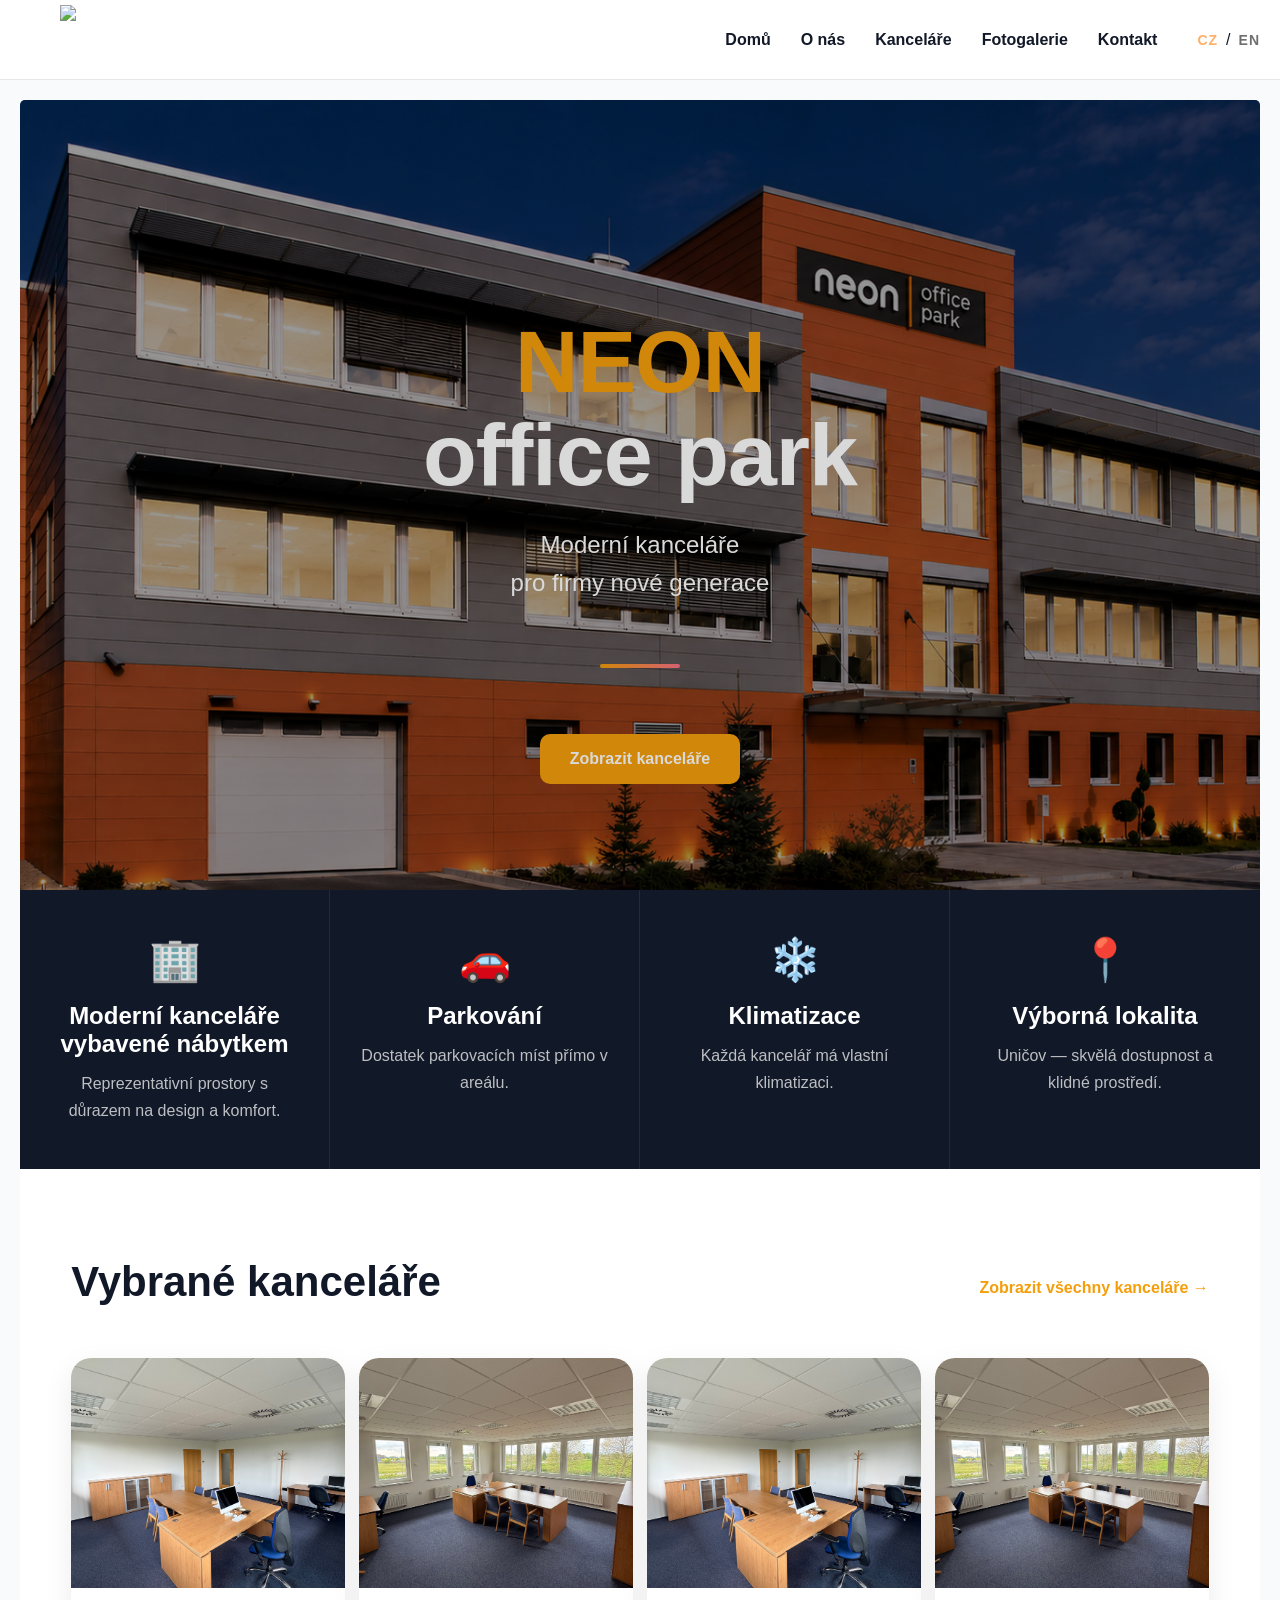
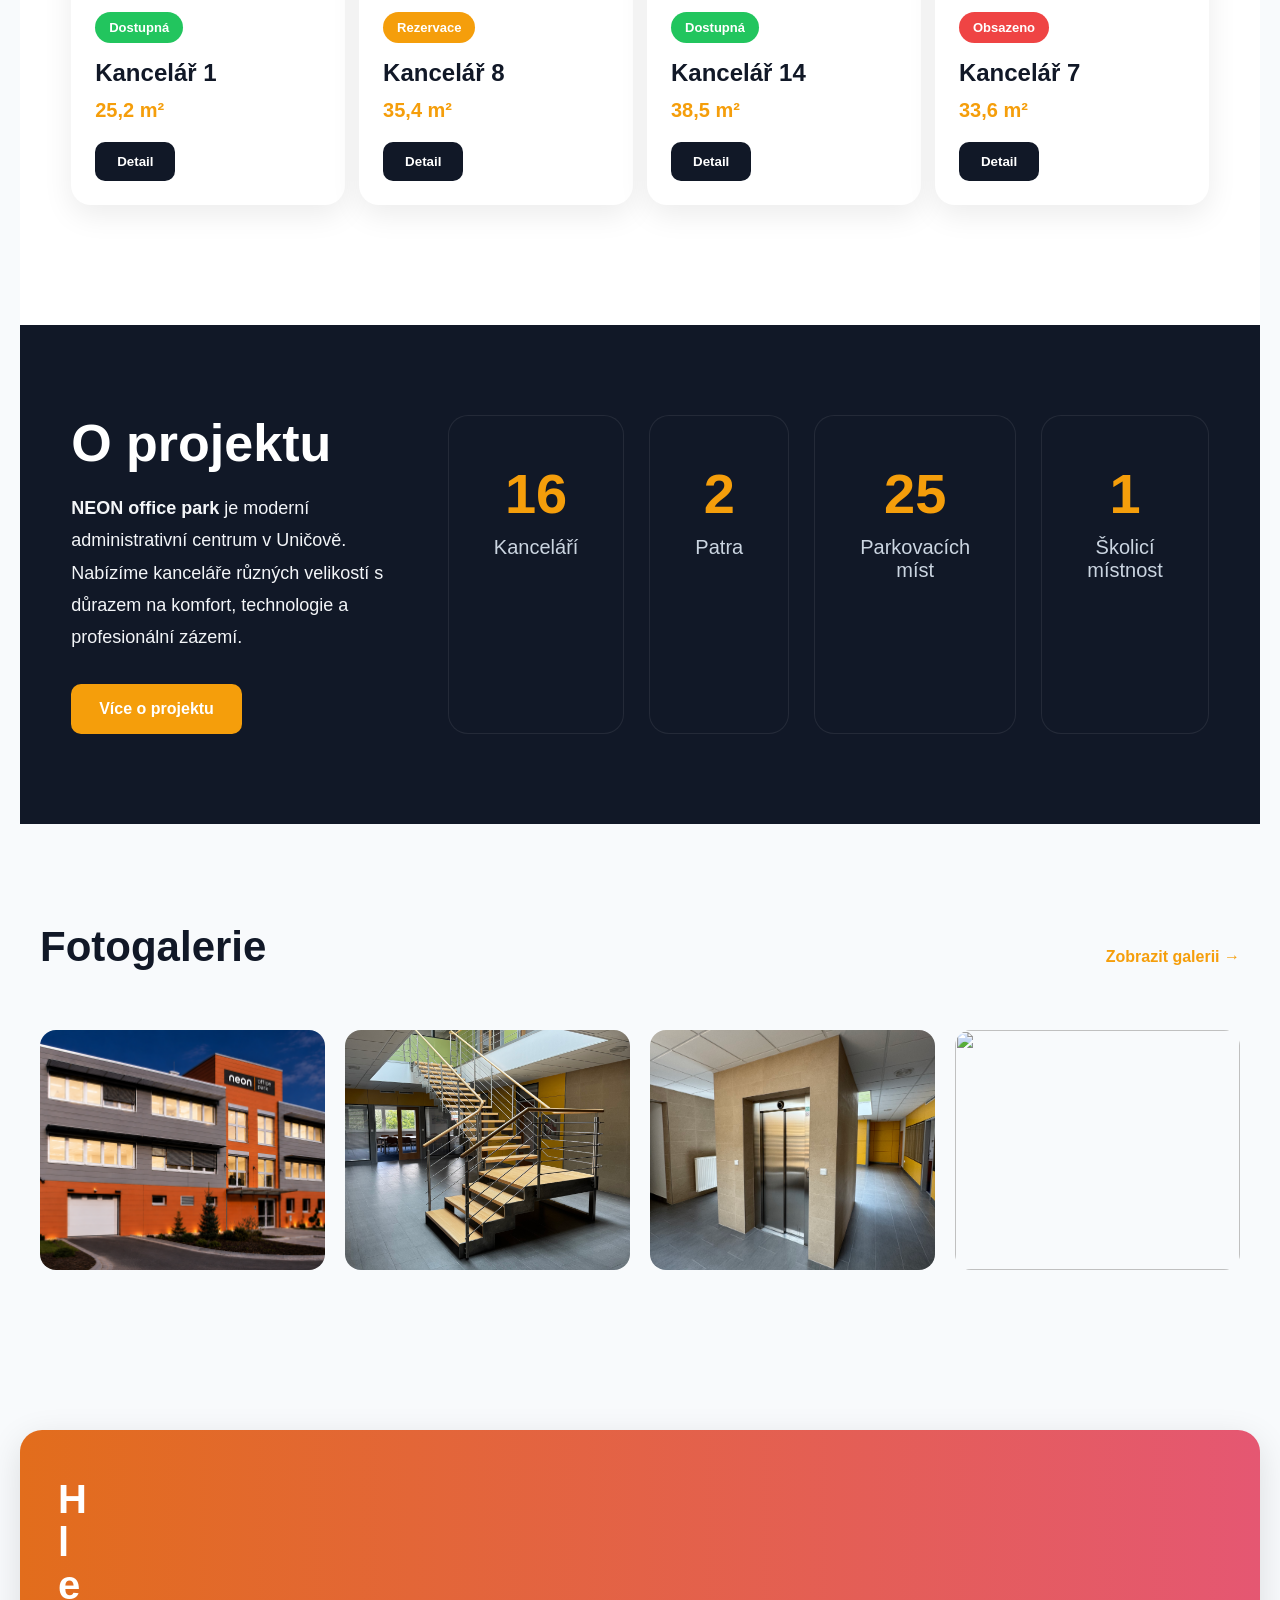
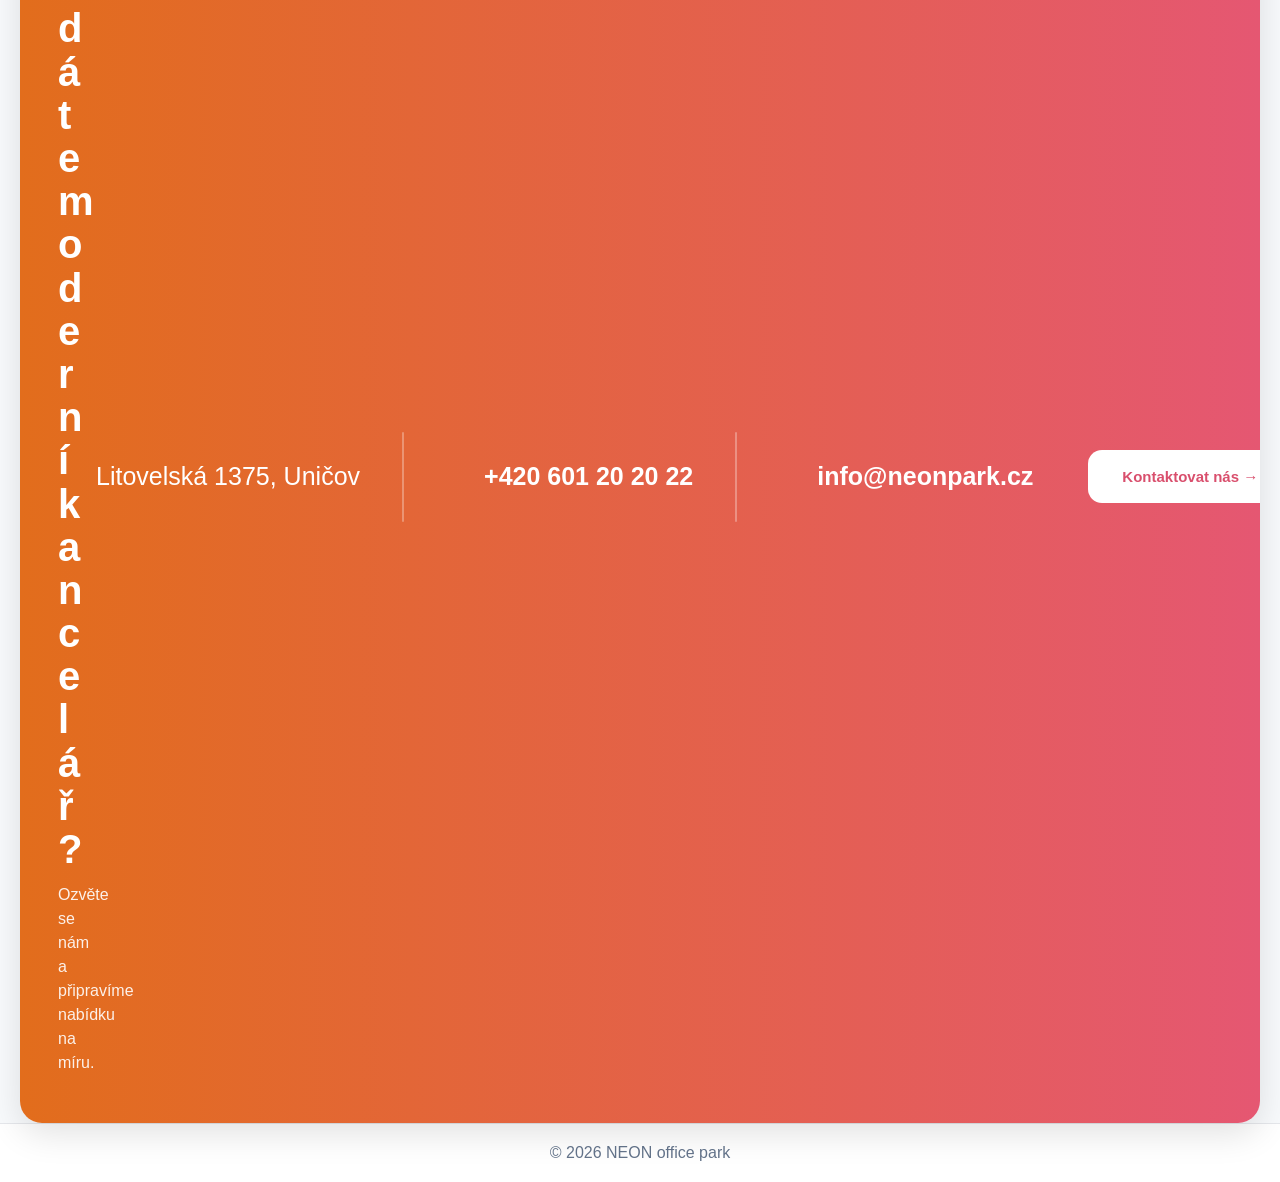
==== index.html @ d31910c9 "Add files via upload" ====
<!DOCTYPE html>
<html lang="cs">
<head>
<meta charset="UTF-8">
<meta name="viewport" content="width=device-width, initial-scale=1.0">
<title>NEON office park</title>

<link rel="stylesheet" href="https://use.fontawesome.com/releases/v6.5.1/css/all.css">

<link rel="stylesheet" href="style1.css">

</head>

<body>
<div class="bg-overlay"></div>
<header>
<nav>

<div class="logo" onclick="showPage('home')">
<a href="#">
<img src="logo.png" class="logo">
</a>
</div>

<ul>
<li><a href="#" onclick="showPage('home'); return false;"><strong>Domů</strong></a></li>
<li><a href="#" onclick="showPage('about'); return false;"><strong>O nás</strong></a></li>
<li><a href="#" onclick="showPage('offices'); return false;"><strong>Kanceláře</strong></a></li>
<li><a href="#" onclick="showPage('gallery'); return false;"><strong>Fotogalerie</strong></a></li>
<li><a href="#" onclick="showPage('contact'); return false;"><strong>Kontakt</strong></a></li>
<li class="lang-item">
  <a href="index11.html" class="lang-link active-lang">CZ</a>
  <span>/</span>
  <a href="en.html" class="lang-link">EN</a>
</li>

</ul>


</nav>
</header>


<!-- HOME -->


<div id="home" class="page active">

<section class="modern-home">

<!-- HERO -->

<div class="hero-section">

<div class="hero-overlay"></div>

<div class="hero-inner">

<div class="hero-left">

<h1>
<span>NEON</span><br>
office park
</h1>

<p>
Moderní kanceláře<br>
pro firmy nové generace
</p>

<div class="orange-line"></div>

      <a href="#" onclick="showPage('offices'); return false;" class="hero-btn">
        Zobrazit kanceláře
      </a>
</div>

</div>

</div>
<div class="after-hero">
<!-- FEATURE BAR -->

<div class="feature-bar">

<div class="feature-box">
<div class="feature-icon">🏢</div>
<h3>Moderní kanceláře vybavené nábytkem</h3>
<p>Reprezentativní prostory s důrazem na design a komfort.</p>
</div>

<div class="feature-box">
<div class="feature-icon">🚗</div>
<h3>Parkování</h3>
<p>Dostatek parkovacích míst přímo v areálu.</p>
</div>

<div class="feature-box">
<div class="feature-icon">❄️</div>
<h3>Klimatizace</h3>
<p>Každá kancelář má vlastní klimatizaci.</p>
</div>

<div class="feature-box">
<div class="feature-icon">📍</div>
<h3>Výborná lokalita</h3>
<p>Uničov — skvělá dostupnost a klidné prostředí.</p>
</div>

</div>

<!-- VYBRANÉ KANCELÁŘE -->

<section class="home-offices">

<div class="section-top">

<h2>Vybrané kanceláře</h2>

<a href="#"
onclick="showPage('offices'); return false;">
Zobrazit všechny kanceláře →
</a>

</div>

<div class="office-grid">

<div class="office-card">

<img src="kancelar7.1.jpeg">

<div class="office-info">

<div class="office-badge available-badge">
Dostupná
</div>

<h3>Kancelář 1</h3>

<p>25,2 m²</p>

<button onclick="showDetail(7)">
Detail
</button>

</div>

</div>

<div class="office-card">

<img src="kancelar7.2.jpeg">

<div class="office-info">

<div class="office-badge reserved-badge">
Rezervace
</div>

<h3>Kancelář 8</h3>

<p>35,4 m²</p>

<button onclick="showDetail(2)">
Detail
</button>

</div>

</div>

<div class="office-card">

<img src="kancelar7.1.jpeg">

<div class="office-info">

<div class="office-badge available-badge">
Dostupná
</div>

<h3>Kancelář 14</h3>

<p>38,5 m²</p>

<button onclick="showDetail(10)">
Detail
</button>

</div>

</div>

<div class="office-card">

<img src="kancelar7.2.jpeg">

<div class="office-info">

<div class="office-badge leased-badge">
Obsazeno
</div>

<h3>Kancelář 7</h3>

<p>33,6 m²</p>

<button onclick="showDetail(3)">
Detail
</button>

</div>

</div>

</div>

</section>

<!-- O PROJEKTU -->

<section class="project-section">

<div class="project-left">

<h2>O projektu</h2>

<p>
<strong>NEON office park</strong> je moderní administrativní centrum
v Uničově. Nabízíme kanceláře různých velikostí
s důrazem na komfort, technologie a profesionální zázemí.
</p>

<a href="#"
onclick="showPage('about'); return false;"
class="project-btn">

Více o projektu

</a>

</div>

<div class="stats-grid">

  <div class="stat-box">
    <i class="fa-solid fa-building stat-icon"></i>
    <h3>16</h3>
    <span>Kanceláří</span>
  </div>

  <div class="stat-box">
    <i class="fa-solid fa-layer-group stat-icon"></i>
    <h3>2</h3>
    <span>Patra</span>
  </div>

  <div class="stat-box">
    <i class="fa-solid fa-square-parking stat-icon"></i>
    <h3>25</h3>
    <span>Parkovacích míst</span>
  </div>

  <div class="stat-box">
    <i class="fa-solid fa-chalkboard-user stat-icon"></i>
    <h3>1</h3>
    <span>Školicí místnost</span>
  </div>

</div>

</section>

<!-- FOTKY -->

<section class="home-gallery">

    <div class="section-top">

        <h2 class="section-title">
            Fotogalerie
        </h2>

        <a href="#"
        onclick="showPage('gallery'); return false;">
            Zobrazit galerii →
        </a>

    </div>

    <div class="gallery-home-grid">

        <img src="budova.png">

        <img src="schody.jpeg">

        <img src="vytah.jpeg">

        <img src="kuchynka.jpeg">

    </div>

</section>

<!-- CTA -->

 <section class="premium-cta">

  <div class="cta-content">

    <div class="cta-left">

      <h2>Hledáte moderní kancelář?</h2>

      <p>
        Ozvěte se nám a připravíme nabídku na míru.
      </p>

    </div>

    <div class="cta-divider"></div>

    <div class="cta-contact">

      <div class="contact-item">
        <i class="fa-solid fa-location-dot"></i>
        <span>Litovelská 1375, Uničov</span>
      </div>

      <div class="contact-divider"></div>

      <div class="contact-item">
         <i class="fa-solid fa-phone"></i>

        <a href="tel:+420601202022">
          +420 601 20 20 22
        </a>
      </div>

      <div class="contact-divider"></div>

      <div class="contact-item">
         <i class="fa-solid fa-envelope"></i>

        <a href="mailto:info@neonpark.cz">
          info@neonpark.cz
        </a>
      </div>

    </div>

    <a href="#"
    onclick="showPage('contact'); return false;"
    class="cta-btn">

      Kontaktovat nás →

    </a>

  </div>

</section>

</div>

</section>

</div>

<!-- O nás -->
<div id="about" class="page">

<section class="about-page">

  <!-- HERO -->
  <div class="about-hero">

    <div class="hero-overlay"></div>

    <div class="hero-inner">

    <div class="hero-content">

      <span class="mini-label">NEON office park</span>

      <h1>O NÁS</h1>

      <p>
        Moderní kanceláře pro firmy,
        které chtějí víc.
      </p>

      <div class="hero-line"></div>

      <a href="#" onclick="showPage('offices'); return false;" class="hero-btn">
        Prohlédněte si kanceláře
      </a>

    </div>
    </div>
  </div>

  <!-- FEATURE STRIP -->
  <section class="feature-strip">
    <div class="feature-box">
      <div class="feature-icon">🏢</div>
      <h3>Moderní prostory</h3>
      <p>Prémiové kanceláře pro efektivní práci.</p>
    </div>

    <div class="feature-box">
      <div class="feature-icon">📍</div>
      <h3>Skvělá lokalita</h3>
      <p>Centrum města s perfektní dostupností.</p>
    </div>

    <div class="feature-box">
      <div class="feature-icon">⚡</div>
      <h3>Rychlý internet</h3>
      <p>Stabilní vysokorychlostní připojení.</p>
    </div>

    <div class="feature-box">
      <div class="feature-icon">🚗</div>
      <h3>Parkování</h3>
      <p>Dostatek parkovacích míst přímo u budovy.</p>
    </div>
  </section>

  <!-- ABOUT -->
  <section class="about-section">

    <div class="about-grid">

      <div class="about-image">
        <img src="budova.png">
      </div>

      <div class="about-text">

        <span class="section-mini">O PROJEKTU</span>

        <h2>
          Vytváříme pracovní prostředí,
          které inspiruje k úspěchu.
        </h2>

        <div class="orange-line"></div>

        <p>
          Nabízíme moderní kancelářské
          prostory navržené pro firmy,
          které chtějí reprezentativní
          a efektivní pracovní prostředí.
        </p>

        <ul class="about-list">
          <li>Moderní architektura</li>
          <li>Flexibilní dispozice</li>
          <li>Prémiová lokalita</li>
          <li>Zázemí pro produktivitu</li>
        </ul>

        
      </div>

    </div>

  </section>



  <!-- STATS -->
  <section class="stats-section">
    <div class="stats-grid">
      <div class="stat-box">
        <h3>700+ m² </h3>
        <p>Kancelářských prostor</p>
      </div>

      <div class="stat-box">
        <h3>24/7</h3>
        <p>Přístup do budovy</p>
      </div>

      <div class="stat-box">
        <h3>20+</h3>
        <p>Parkovací míst</p>
      </div>

      <div class="stat-box">
        <h3>5 min</h3>
        <p>Od centra</p>
      </div>
    </div>
  </section>

  <!-- CTA (OPRAVENO!) -->
   <section class="premium-cta">

  <div class="cta-content">

    <div class="cta-left">

      <h2>Vytváříme prostředí pro moderní firmy</h2>

      <p>
        Kanceláře s důrazem na komfort a profesionální zázemí
      </p>

    </div>

    <div class="cta-divider"></div>

    <div class="cta-contact">

      <div class="contact-item">
        <i class="fa-solid fa-location-dot"></i>
        <span>Litovelská 1375, Uničov</span>
      </div>

      <div class="contact-divider"></div>

      <div class="contact-item">
         <i class="fa-solid fa-phone"></i>

        <a href="tel:+420601202022">
          +420 601 20 20 22
        </a>
      </div>

      <div class="contact-divider"></div>

      <div class="contact-item">
         <i class="fa-solid fa-envelope"></i>

        <a href="mailto:info@neon.cz">
          info@neonpark.cz
        </a>
      </div>

    </div>

    <a href="#"
    onclick="showPage('contact'); return false;"
    class="cta-btn">

      Kontaktovat nás →

    </a>

  </div>

</section>

</section>
</div>

<!-- KANCELÁŘE SECTION -->
<!-- KANCELÁŘE -->
<div id="offices" class="page">

<section class="offices-page">

 <!-- HERO -->
<!-- HERO -->
<!-- OFFICE HERO -->
<section class="nx-office-hero">

  <div class="nx-office-overlay"></div>

  <div class="nx-office-container">

    <div class="nx-office-content">

      <span class="nx-office-mini-label">
       NEON office park
      </span>

      <h1 class="nx-office-title">
        Moderní kanceláře<br>
        v klidné lokalitě
      </h1>

      <p class="nx-office-text">
        Flexibilní kancelářské prostory pro malé i větší firmy
        s výbornou dostupností a parkováním.
      </p>

<div class="nx-office-orange-line"></div>

     <button class="nx-office-button" onclick="openNxModal()">
  Nezávazná poptávka
</button>

    </div>

  </div>

</section>

<!-- INFO CARDS -->
<section class="nx-office-info">

  <div class="nx-office-card">
    <h3>Flexibilní kanceláře</h3>
    <p>Pro malé týmy i stabilní firmy </p>
  </div>

  <div class="nx-office-card">
    <h3>Zařízené prostory</h3>
    <p>Možnost využití kanceláří včetně vybavení</p>
  </div>

  <div class="nx-office-card">
    <h3>Klimatizace</h3>
    <p>Komfortní pracovní prostředí po celý rok</p>
  </div>

  <div class="nx-office-card">
    <h3>Prosvětlené interiéry</h3>
    <p>Příjemné pracovní prostředí s přirozeným světlem</p>
  </div>

</section>


<div class="nx-office-table-head">
  <span>Aktuální nabídka</span>
  <h2>Dostupnost kanceláří</h2>
</div>
<!-- MODAL -->

  <!-- TABLE SECTION -->
  <section class="offices-content">


    <!-- RIGHT -->
    <div class="table-wrapper">

      <table class="availability-table">

        <thead>
          <tr>
            <th>KANCELÁŘ Č.</th>
            <th>VÝMĚRA</th>
            <th>ORIENTACE</th>
            <th>DOSTUPNOST</th>
            <th>POZNÁMKA</th>
            <th></th>
          </tr>
        </thead>

        <tbody>

          <!-- 1 PATRO -->
          <tr class="floor-row">
            <td colspan="6">1. PATRO</td>
          </tr>

          <tr>
            <td>1</td>
            <td>25,2 m²</td>
            <td>JZ</td>

            <td>
              <span class="status available">
                Ihned
              </span>
            </td>

            <td>-</td>

            <td>
              <button onclick="showDetail(1)" class="detail-button">
                Detail
              </button>
            </td>
          </tr>

          <tr>
            <td>2</td>
            <td>43 m²</td>
            <td>Z</td>

            <td>
              <span class="status reserved">
                Rezervace
              </span>
            </td>

            <td>-</td>

            <td>
              <button onclick="showDetail(2)" class="detail-button">
                Detail
              </button>
            </td>
          </tr>

          <tr>
            <td>3</td>
            <td>74,5 m²</td>
            <td>S</td>

            <td>
              <span class="status leased">
                Obsazeno
              </span>
            </td>

            <td>-</td>

            <td>
              <button onclick="showDetail(3)" class="detail-button">
                Detail
              </button>
            </td>
          </tr>

          <tr>
            <td>4</td>
            <td>21 m²</td>
            <td>V</td>

            <td>
              <span class="status available">
                Ihned
              </span>
            </td>

            <td>-</td>

            <td>
              <button onclick="showDetail(4)" class="detail-button">
                Detail
              </button>
            </td>
          </tr>

          <tr>
            <td>5</td>
            <td>78 m²</td>
            <td>-</td>

            <td>
              <span class="status reserved">
                Rezervace
              </span>
            </td>

            <td>Tato kancelář je sdílený protor s kanceláří č.6, v případě zájmu lze rozdělit</td>

            <td>
              <button onclick="showDetail(5)" class="detail-button">
                Detail
              </button>
            </td>
          </tr>

          <tr>
            <td>6</td>
            <td>22 m²</td>
            <td>-</td>

            <td>
              <span class="status leased">
                Obsazeno
              </span>
            </td>

            <td>Tato kancelář je sdílený protor s kanceláří č.5, v případě zájmu lze rozdělit</td>

            <td>
              <button onclick="showDetail(6)" class="detail-button">
                Detail
              </button>
            </td>
          </tr>

          <tr>
            <td>7</td>
            <td>33,6 m²</td>
            <td>-</td>

            <td>
              <span class="status available">
                Ihned
              </span>
            </td>

            <td>Tato kancelář je sdílený protor s kanceláří č.8, v případě zájmu lze rozdělit</td>

            <td>
              <button onclick="showDetail(7)" class="detail-button">
                Detail
              </button>
            </td>
          </tr>

          <tr>
            <td>8</td>
            <td>35,4 m²</td>
            <td>-</td>

            <td>
              <span class="status reserved">
                Rezervace
              </span>
            </td>

            <td>Tato kancelář je sdílený protor s kanceláří č.7, v případě zájmu lze rozdělit</td>

            <td>
              <button onclick="showDetail(8)" class="detail-button">
                Detail
              </button>
            </td>
          </tr>

          <tr>
            <td>9</td>
            <td>16,5 m²</td>
            <td>-</td>

            <td>
              <span class="status available">
                Ihned
              </span>
            </td>

            <td>-</td>

            <td>
              <button onclick="showDetail(9)" class="detail-button">
                Detail
              </button>
            </td>
          </tr>

          <!-- 2 PATRO -->
          <tr class="floor-row">
            <td colspan="6">2. PATRO</td>
          </tr>

          <tr>
            <td>10</td>
            <td>19,4 m²</td>
            <td>-</td>

            <td>
              <span class="status available">
                Ihned
              </span>
            </td>

            <td>Tato kancelář je sdílený protor s kanceláří č.11, v případě zájmu lze rozdělit</td>

            <td>
              <button onclick="showDetail(10)" class="detail-button"> 
                Detail
              </button>
            </td>
          </tr>

          <tr>
            <td>11</td>
            <td>92,6 m²</td>
            <td>-</td>

            <td>
              <span class="status reserved">
                Rezervace
              </span>
            </td>

            <td>Tato kancelář je sdílený protor s kanceláří č.10, v případě zájmu lze rozdělit</td>

            <td>
              <button onclick="showDetail(11)" class="detail-button">
                Detail
              </button>
            </td>
          </tr>

          <tr>
            <td>12</td>
            <td>31,9 m²</td>
            <td>-</td>

            <td>
              <span class="status leased">
                Obsazeno
              </span>
            </td>

            <td>-</td>

            <td>
              <button onclick="showDetail(12)" class="detail-button">
                Detail
              </button>
            </td>
          </tr>

          <tr>
            <td>13</td>
            <td>70,1 m²</td>
            <td>-</td>

            <td>
              <span class="status available">
                Ihned
              </span>
            </td>

            <td>-</td>

            <td>
              <button onclick="showDetail(13)" class="detail-button">
                Detail
              </button>
            </td>
          </tr>

          <tr>
            <td>14</td>
            <td>38,5 m²</td>
            <td>-</td>

            <td>
              <span class="status reserved">
                Rezervace
              </span>
            </td>

            <td>-</td>

            <td>
              <button onclick="showDetail(14)" class="detail-button">
                Detail
              </button>
            </td>
          </tr>

          <tr>
            <td>15</td>
            <td>70,1 m²</td>
            <td>-</td>

            <td>
              <span class="status leased">
                Obsazeno
              </span>
            </td>

            <td>-</td>

            <td>
              <button onclick="showDetail(15)" class="detail-button">
                Detail
              </button>
            </td>
          </tr>

          <tr>
            <td>16</td>
            <td>16,5 m²</td>
            <td>-</td>

            <td>
              <span class="status available">
                Ihned
              </span>
            </td>

            <td>-</td>

            <td>
              <button onclick="showDetail(16)" class="detail-button">
                Detail
              </button>
            </td>
          </tr>

        </tbody>

      </table>

    </div>

  </section>
  <section class="premium-cta">

  <div class="cta-content">

    <div class="cta-left">

      <h2>Máte zájem o konkrétní kancelář?</h2>

      <p>
        Zjistěte aktuální dostupnost a podmínky pronájmu
      </p>

    </div>

    <div class="cta-divider"></div>

    <div class="cta-contact">

      <div class="contact-item">
        <i class="fa-solid fa-location-dot"></i>
        <span>Litovelská 1375, Uničov</span>
      </div>

      <div class="contact-divider"></div>

      <div class="contact-item">
         <i class="fa-solid fa-phone"></i>

        <a href="tel:+420601202022">
          +420 601 20 20 22
        </a>
      </div>

      <div class="contact-divider"></div>

      <div class="contact-item">
         <i class="fa-solid fa-envelope"></i>

        <a href="mailto:info@neon.cz">
          info@neonpark.cz
        </a>
      </div>

    </div>

    <a href="#"
    onclick="showPage('contact'); return false;"
    class="cta-btn">

      Kontaktovat nás →

    </a>

  </div>

</section>
</section>
</div>

  <!-- CTA -->
  
<div id="gallery" class="page">
    <div class="gallery-bg">
<section class="gallery-hero">
  <div class="gallery-hero-content">
    <div class="gallery-hero-overlay"></div>
    <span class="gallery-mini-label">
      NEON office park
    </span>

    <h1>
      FOTOGALERIE
    </h1>

    <p>
      Moderní kancelářské prostory,
      reprezentativní zázemí
      a profesionální prostředí.
    </p>

  </div>


</section>

<!-- GALLERY -->
<section class="gallery-grid">

  <!-- LARGE -->
  <a href="schody.jpeg" class="gallery-item large">
    <img src="schody.jpeg" alt="">
  </a>

  <a href="kancelar7.1.jpeg" class="gallery-item large">
    <img src="kancelar7.1.jpeg" alt="">
  </a>

  <!-- SMALL -->
  <a href="kancelar1.jpeg" class="gallery-item">
    <img src="kancelar1.jpeg" alt="">
  </a>

  <a href="kuchyňka.jpeg" class="gallery-item">
    <img src="kuchynka.jpeg" alt="">
  </a>

  <a href="výtah.jpeg" class="gallery-item">
    <img src="vytah.jpeg" alt="">
  </a>

  <!-- WIDE -->
  <a href="budova.png" class="gallery-item wide">
    <img src="budova.png" alt="">
  </a>

  <a href="kancelář2.jpeg" class="gallery-item wide">
    <img src="kancelar2.jpeg" alt="">
  </a>

</section>


 <!-- CTA (OPRAVENO!) -->
   <section class="premium-cta">

  <div class="cta-content">

    <div class="cta-left">

      <h2>Líbí se vám naše prostory?</h2>

      <p>
        Domluvte si osobní prohlídku kanceláří
      </p>

    </div>

    <div class="cta-divider"></div>

    <div class="cta-contact">

      <div class="contact-item">
        <i class="fa-solid fa-location-dot"></i>
        <span>Litovelská 1375, Uničov</span>
      </div>

      <div class="contact-divider"></div>

      <div class="contact-item">
         <i class="fa-solid fa-phone"></i>

        <a href="tel:+420601202022">
          +420 601 20 20 22
        </a>
      </div>

      <div class="contact-divider"></div>

      <div class="contact-item">
         <i class="fa-solid fa-envelope"></i>

        <a href="mailto:info@neon.cz">
          info@neonpark.cz
        </a>
      </div>

    </div>

    <a href="#"
    onclick="showPage('contact'); return false;"
    class="cta-btn">

      Kontaktovat nás →

    </a>

  </div>

</section>
</div>
</div>






<!-- KONTAKT -->

<div id="contact" class="page">

  <div class="contact-bg">

    <!-- HERO -->
    <section class="contact-hero">

      <div class="contact-hero-content">

        <span class="contact-mini-label">
          NEON office park
        </span>

        <h1>Kontakt</h1>

        <p>
          Jsme připraveni vám pomoci s výběrem
          moderních kancelářských prostor.
        </p>

      </div>

    </section>


    <!-- CONTACT CARD -->
    <section class="contact-section">

      <div class="contact-card">

        <div class="contact-info">

          <div class="contact-box address">
            <span>Adresa</span>
            <p>Litovelská 1375, Uničov 783 91</p>
          </div>

          <div class="contact-box">
            <span>Email</span>
            <a href="mailto:info@neon.cz">
              info@neonpark.cz
            </a>
          </div>

          <div class="contact-box">
            <span>Telefon</span>
            <a href="tel:+420601202022">
              +420 601 20 20 22
            </a>
          </div>

        </div>

        <div class="contact-map">

          <iframe style="border:none" src="https://mapy.com/s/degocazohe" width="500" height="333" frameborder="0"></iframe>
          

        </div>

      </div>

    </section>
     <!-- CTA (OPRAVENO!) -->
   <section class="premium-cta">

  <div class="cta-content">

    <div class="cta-left">

      <h2>Jsme vám k dispozici</h2>

      <p>
        Neváhejte nás kontaktovat telefonicky nebo e-mailem
      </p>

    </div>

    <div class="cta-divider"></div>

    <div class="cta-contact">

      <div class="contact-item">
        <i class="fa-solid fa-location-dot"></i>
        <span>Litovelská 1375, Uničov</span>
      </div>

      <div class="contact-divider"></div>

      <div class="contact-item">
         <i class="fa-solid fa-phone"></i>

        <a href="tel:+420601202022">
          +420 601 20 20 22
        </a>
      </div>

      <div class="contact-divider"></div>

      <div class="contact-item">
         <i class="fa-solid fa-envelope"></i>

        <a href="mailto:info@neon.cz">
          info@neonpark.cz
        </a>
      </div>

    </div>

    <a href="#"
    onclick="showPage('contact'); return false;"
    class="cta-btn">

      Kontaktovat nás →

    </a>

  </div>

</section>

  </div>






</section>

</div>


<footer>
© 2026 NEON office park
</footer>

    <div class="lightbox" id="lightbox">

  <button class="lightbox-close" onclick="closeLightbox()">
    &times;
  </button>

  <button class="lightbox-arrow left" onclick="changeGallery(-1)">
    ‹
  </button>

  <img id="lightbox-img" src="" alt="">

  <button class="lightbox-arrow right" onclick="changeGallery(1)">
    ›
  </button>

</div>


<div id="officeModal" class="office-modal">

  <div class="office-detail-box">

    <!-- zavřít -->
    <span class="close-btn" onclick="closeOffice()">
      &times;
    </span>

    <!-- CONTENT -->
    <div class="office-content">

      <h2 id="modalTitle"></h2>

      <!-- INFO BOXES -->
      <div class="office-grid">

        <div class="office-item">
          📐
          <span id="officeSize"></span>
        </div>


        <div class="office-item">
          💰
          <span id="officeRent"></span>
        </div>

        <div class="office-item">
          🧾
          <span id="officeServices"></span>
        </div>

        <div class="office-item">
          🔒
          <span id="officeDeposit"></span>
        </div>

      </div>

      <!-- VYBAVENÍ -->
      <div class="equipment-box">

        <h3>Vybavení</h3>

        <div id="officeEquipment"></div>

      </div>

      <!-- CELKEM -->
      <div class="office-total">
        💰 <span id="officeTotal"></span>
      </div>


      <!-- FOTO -->
    <img
      id="modalMainPhoto"
      class="office-photo"
    >

      <!-- CTA -->
      <button class="office-btn" onclick="openNxModal()">
  Mám zájem
</button>

    </div>

  </div>

</div>

<!-- FULLSCREEN -->

<div id="imageModal">

  <span class="image-close" onclick="closeImage()">
    &times;
  </span>

  <button class="nav-btn left" onclick="changeOfficeImage(-1)">
    ❮
  </button>

  <img id="fullImage">

  <button class="nav-btn right" onclick="changeOfficeImage(1)">
    ❯
  </button>

</div>




      <script>

/* =========================
   PAGE SWITCH
========================= */

function showPage(id){

  document.querySelectorAll(".page").forEach(page => {
    page.classList.remove("active");
  });

  document.getElementById(id)
    .classList.add("active");

  setBackground(id);

  window.scrollTo(0,0);
}

/* =========================
   FOTOGALERIE
========================= */
/* =========================
   FOTOGALERIE
========================= */

let gallery = [];
let galleryIndex = 0;

document.addEventListener("DOMContentLoaded", () => {

  const galleryItems =
    document.querySelectorAll(".gallery-item");

  gallery = Array.from(
    document.querySelectorAll(".gallery-item img")
  );

  galleryItems.forEach((item, index) => {

    item.addEventListener("click", (e) => {

      e.preventDefault();

      galleryIndex = index;

      openLightbox();

    });

  });

});

/* OPEN */

function openLightbox(){

  const lightbox =
    document.getElementById("lightbox");

  const lightboxImg =
    document.getElementById("lightbox-img");

  lightbox.style.display = "flex";

  lightboxImg.src =
    gallery[galleryIndex].src;
}

/* CHANGE */

function changeGallery(step){

  galleryIndex += step;

  if(galleryIndex < 0){
    galleryIndex = gallery.length - 1;
  }

  if(galleryIndex >= gallery.length){
    galleryIndex = 0;
  }

  document.getElementById("lightbox-img").src =
    gallery[galleryIndex].src;
}

/* CLOSE */

function closeLightbox(){

  document.getElementById("lightbox").style.display =
    "none";
}

/* CLICK OUTSIDE */

document.getElementById("lightbox")
.addEventListener("click", (e) => {

  if(
    e.target.id === "lightbox"
  ){
    closeLightbox();
  }

});

/* KEYBOARD */

document.addEventListener("keydown", (e) => {

  const lightbox =
    document.getElementById("lightbox");

  if(lightbox.style.display !== "flex") return;

  if(e.key === "ArrowRight"){
    changeGallery(1);
  }

  if(e.key === "ArrowLeft"){
    changeGallery(-1);
  }

  if(e.key === "Escape"){
    closeLightbox();
  }

});

/* =========================
   KANCELÁŘE MODAL
========================= */

const offices = {

 
  1:{
    title:"Kancelář 1",

    size:"25,2 m²",

    rent:"7 056 Kč / měsíc",
    services:"1 764 Kč / měsíc",

    

    total:"8 820 Kč / měsíc",

    equipment:[
      "Kancelář vybavená nábytkem",
      "Prostor klimatizovaný",
      "Dostupný internet",
      "Parkování přímo v areálu",
      "Společná kuchyňka na patře",
      "Bezbariérový přístup",
      "Budova vybavena výtahem"
    ],

    photos:[
      "kancelar7.1.jpeg",
      "kancelar7.2.jpeg"
    ]
  },

  2:{
    title:"Kancelář 2",

    size:"43 m²",

    rent:"12 040 Kč / měsíc",
    services:"3 010 Kč / měsíc",

   

    total:"15 050 Kč / měsíc",

    equipment:[
      "Kancelář vybavená nábytkem",
      "Prostor klimatizovaný",
      "Dostupný internet",
      "Parkování přímo v areálu",
      "Společná kuchyňka na patře",
      "Bezbariérový přístup",
      "Budova vybavena výtahem"
    ],

    photos:[
      "kancelar7.1.jpeg",
      "kancelar7.2.jpeg"
    ]
  },

  3:{
    title:"Kancelář 3",

    size:"74,5 m²",
 

    rent:"20 860 Kč / měsíc",
    services:"5 215 Kč / měsíc",

    

    total:"26 075 Kč / měsíc",

    equipment:[
      "Kancelář vybavená nábytkem",
      "Prostor klimatizovaný",
      "Dostupný internet",
      "Parkování přímo v areálu",
      "Společná kuchyňka na patře",
      "Bezbariérový přístup",
      "Budova vybavena výtahem"
    ],

    photos:[
      "kancelar7.1.jpeg",
      "kancelar7.2.jpeg"
    ]
  },

  4:{
    title:"Kancelář 4",

    size:"21 m²",

    rent:"5 880 Kč / měsíc",
    services:"1 470 Kč / měsíc",

    

    total:"7 350 Kč / měsíc",

    equipment:[
      "Kancelář vybavená nábytkem",
      "Prostor klimatizovaný",
      "Dostupný internet",
      "Parkování přímo v areálu",
      "Společná kuchyňka na patře",
      "Bezbariérový přístup",
      "Budova vybavena výtahem"
    ],

    photos:[
      "kancelar7.1.jpeg",
      "kancelar7.2.jpeg"
    ]
  },

  5:{
    title:"Kancelář 5",

    size:"78 m²",

    rent:"21 840 Kč / měsíc",
    services:"5 640 Kč / měsíc",


    total:"27 300 Kč / měsíc",

    equipment:[
      "Kancelář vybavená nábytkem",
      "Prostor klimatizovaný",
      "Dostupný internet",
      "Parkování přímo v areálu",
      "Společná kuchyňka na patře",
      "Bezbariérový přístup",
      "Budova vybavena výtahem"
    ],

    photos:[
      "kancelar7.1.jpeg",
      "kancelar7.2.jpeg"
    ]
  },

  6:{
    title:"Kancelář 6",

    size:"22 m²",

    rent:"6 160 Kč / měsíc",
    services:"1 540 Kč / měsíc",

    

    total:"7 700 Kč / měsíc",

    equipment:[
      "Kancelář vybavená nábytkem",
      "Prostor klimatizovaný",
      "Dostupný internet",
      "Parkování přímo v areálu",
      "Společná kuchyňka na patře",
      "Bezbariérový přístup",
      "Budova vybavena výtahem"
    ],

    photos:[
      "kancelar7.1.jpeg",
      "kancelar7.2.jpeg"
    ]
  },

  7:{
    title:"Kancelář 7",

    size:"33,6 m²",

    rent:"9 408Kč / měsíc",
    services:"2 352 Kč / měsíc",

    

    total:"11 760 Kč / měsíc",

    equipment:[
      "Kancelář vybavená nábytkem",
      "Prostor klimatizovaný",
      "Dostupný internet",
      "Parkování přímo v areálu",
      "Společná kuchyňka na patře",
      "Bezbariérový přístup",
      "Budova vybavena výtahem"
    ],

    photos:[
      "kancelar7.1.jpeg",
      "kancelar7.2.jpeg"
    ]
  },

  8:{
    title:"Kancelář 8",

    size:"35,4 m²",

    rent:"9 912 Kč / měsíc",
    services:"2 478 Kč / měsíc",

    

    total:"12 390 Kč / měsíc",

    equipment:[
      "Kancelář vybavená nábytkem",
      "Prostor klimatizovaný",
      "Dostupný internet",
      "Parkování přímo v areálu",
      "Společná kuchyňka na patře",
      "Bezbariérový přístup",
      "Budova vybavena výtahem"
    ],

    photos:[
      "kancelar7.1.jpeg",
      "kancelar7.2.jpeg"
    ]
  },

  9:{
    title:"Kancelář 9",

    size:"16,5 m²",

    rent:"4 620 Kč / měsíc",
    services:"1 155 Kč / měsíc",

    

    total:"5 775 Kč / měsíc",

    equipment:[
      "Kancelář vybavená nábytkem",
      "Prostor klimatizovaný",
      "Dostupný internet",
      "Parkování přímo v areálu",
      "Společná kuchyňka na patře",
      "Bezbariérový přístup",
      "Budova vybavena výtahem"
    ],

    photos:[
      "kancelar7.1.jpeg",
      "kancelar7.2.jpeg"
    ]
  },

  10:{
    title:"Kancelář 10",

    size:"19,4 m²",

    rent:"5 432 Kč / měsíc",
    services:"1 358 Kč / měsíc",

    

    total:"6 790 Kč / měsíc",

    equipment:[
      "Kancelář vybavená nábytkem",
      "Prostor klimatizovaný",
      "Dostupný internet",
      "Parkování přímo v areálu",
      "Společná kuchyňka na patře",
      "Bezbariérový přístup",
      "Budova vybavena výtahem"
    ],

    photos:[
      "kancelar7.1.jpeg",
      "kancelar7.2.jpeg"
    ]
  },

  11:{
    title:"Kancelář 11",

    size:"92,6 m²",

    rent:"25 928 Kč / měsíc",
    services:"6 482 Kč / měsíc",

    

    total:"32 410 Kč / měsíc",

    equipment:[
      "Kancelář vybavená nábytkem",
      "Prostor klimatizovaný",
      "Dostupný internet",
      "Parkování přímo v areálu",
      "Společná kuchyňka na patře",
      "Bezbariérový přístup",
      "Budova vybavena výtahem"
    ],

    photos:[
      "kancelar7.1.jpeg",
      "kancelar7.2.jpeg"
    ]
  },

  12:{
    title:"Kancelář 12",

    size:"31,9 m²",

    rent:"8 932 Kč / měsíc",
    services:"2 233 Kč / měsíc",

    

    total:"11 165 Kč / měsíc",

    equipment:[
      "Kancelář vybavená nábytkem",
      "Prostor klimatizovaný",
      "Dostupný internet",
      "Parkování přímo v areálu",
      "Společná kuchyňka na patře",
      "Bezbariérový přístup",
      "Budova vybavena výtahem"
    ],

    photos:[
      "kancelar7.1.jpeg",
      "kancelar7.2.jpeg"
    ]
  },

  13:{
    title:"Kancelář 13",

    size:"70,1 m²",

    rent:"19 628 Kč / měsíc",
    services:"4 907 Kč / měsíc",

    

    total:"24 535 Kč / měsíc",

    equipment:[
      "Kancelář vybavená nábytkem",
      "Prostor klimatizovaný",
      "Dostupný internet",
      "Parkování přímo v areálu",
      "Společná kuchyňka na patře",
      "Bezbariérový přístup",
      "Budova vybavena výtahem"
    ],

    photos:[
      "kancelar7.1.jpeg",
      "kancelar7.2.jpeg"
    ]
  },

  14:{
    title:"Kancelář 14",

    size:"38,5 m²",

    rent:"10 780 Kč / měsíc",
    services:"2 695 Kč / měsíc",


    total:"13 475 Kč / měsíc",

    equipment:[
      "Kancelář vybavená nábytkem",
      "Prostor klimatizovaný",
      "Dostupný internet",
      "Parkování přímo v areálu",
      "Společná kuchyňka na patře",
      "Bezbariérový přístup",
      "Budova vybavena výtahem"
    ],

    photos:[
      "kancelar7.1.jpeg",
      "kancelar7.2.jpeg"
    ]
  },

  15:{
    title:"Kancelář 15",

    size:"70,1 m²",

    rent:"19 628 Kč / měsíc",
    services:"4 907 Kč / měsíc",

    

    total:"24 535 Kč / měsíc",

    equipment:[
      "Kancelář vybavená nábytkem",
      "Prostor klimatizovaný",
      "Dostupný internet",
      "Parkování přímo v areálu",
      "Společná kuchyňka na patře",
      "Bezbariérový přístup",
      "Budova vybavena výtahem"
    ],

    photos:[
      "kancelar7.1.jpeg",
      "kancelar7.2.jpeg"
    ]
  },

  16:{
    title:"Kancelář 16",

    size:"16,5 m²",

    rent:"4 620 Kč / měsíc",
    services:"1 155 Kč / měsíc",

    

    total:"5 775 Kč / měsíc",

    equipment:[
      "Kancelář vybavená nábytkem",
      "Prostor klimatizovaný",
      "Dostupný internet",
      "Parkování přímo v areálu",
      "Společná kuchyňka na patře",
      "Bezbariérový přístup",
      "Budova vybavena výtahem"
    ],

    photos:[
      "kancelar7.1.jpeg",
      "kancelar7.2.jpeg"
    ]
  }


};


let officePhotos = [];
let officeIndex = 0;

/* DETAIL */

function showDetail(id){

  const office = offices[id];

  if(!office) return;

  officePhotos = office.photos;
  officeIndex = 0;

  document.getElementById("modalTitle").textContent =
    office.title;

  document.getElementById("modalMainPhoto").src =
    office.photos[0];

  document.getElementById("officeSize").textContent =
    office.size;

  document.getElementById("officeRent").textContent =
    office.rent;

  document.getElementById("officeServices").textContent =
    office.services;

  const rentNumber = Number(
  office.rent.replace(/\D/g, "")
);

document.getElementById("officeDeposit").textContent =
  (rentNumber * 3).toLocaleString("cs-CZ") + " Kč";

  document.getElementById("officeTotal").textContent =
    office.total;

  /* vybavení */

  let equipmentHTML = "";

  office.equipment.forEach(item => {

    equipmentHTML += `
      <div class="equipment-item">
        ✅ ${item}
      </div>
    `;

  });

  document.getElementById("officeEquipment").innerHTML =
    equipmentHTML;

  document.getElementById("officeModal").style.display =
    "block";
}

/* FULLSCREEN */

function openOfficeFullscreen(){

  document.getElementById("fullImage").src =
    officePhotos[officeIndex];

  document.getElementById("imageModal")
  .classList.add("active");
}

/* ZMĚNA FOTO */

function changeOfficeImage(step){

  officeIndex += step;

  if(officeIndex < 0){
    officeIndex = officePhotos.length - 1;
  }

  if(officeIndex >= officePhotos.length){
    officeIndex = 0;
  }

  document.getElementById("fullImage").src =
    officePhotos[officeIndex];
}

/* ZAVŘÍT */

function closeOffice(){

  document.getElementById("officeModal").style.display =
    "none";
}



function closeImage(){

  document.getElementById("imageModal")
    .classList.remove("active");
}

/* KLIK MIMO */

document.getElementById("officeModal")
.addEventListener("click", function(e){

  if(e.target.id === "officeModal"){
    closeOffice();
  }

});

document.getElementById("imageModal")
.addEventListener("click", function(e){

  if(e.target.id === "imageModal"){
    closeImage();
  }

});

document.getElementById("modalMainPhoto")
.addEventListener("click", function(e){

  e.preventDefault();

  openOfficeFullscreen();

});


/* =========================
   INIT
========================= */

function setBackground(id){

  const bg = document.querySelector(".bg-overlay");

  const images = {
    home: "budova.png",
    about: "budova.png",
    offices: "zasedačka.jpg",
    gallery: "budova.png",
    contact: "https://images.unsplash.com/photo-1521737604893-d14cc237f11d?q=80&w=2070&auto=format&fit=crop"
  };

  bg.style.backgroundImage = `url('${images[id]}')`;
}

window.onload = function(){
  setBackground("home"); // 👈 startovní stránka
};

function openNxModal(){

  document.getElementById("nxModal").style.display = "flex";

}

function closeNxModal(){

  document.getElementById("nxModal").style.display = "none";

}



</script>


<div class="nx-modal" id="nxModal" onclick="closeNxModal()">

  <div class="nx-modal-box" onclick="event.stopPropagation()">

    <button class="nx-modal-close" onclick="closeNxModal()">
      ×
    </button>

    <h2>Nezávazná poptávka</h2>

    <p>
      Vyplňte krátký formulář a my se vám ozveme.
    </p>

    <form action="send.php" method="POST">

      <div class="nx-form-group">
        <input type="text" name="name" placeholder="Jméno" required>
      </div>

      <div class="nx-form-group">
        <input type="email" name="email" placeholder="E-mail" required>
      </div>

      <div class="nx-form-group">
        <input type="tel" name="phone" placeholder="Telefon">
      </div>

      <div class="nx-form-group">
        <textarea
          name="message"
          rows="4"
          placeholder="Vaše zpráva"></textarea>
      </div>

      <button type="submit" class="nx-submit-btn">
        Odeslat poptávku
      </button>

    </form>

  </div>

</div>
</body>
</html>
---- style1.css ----
*{
margin:0;
padding:0;
box-sizing:border-box;
}

html{
scroll-behavior:smooth;
}

body{
font-family:'Inter',sans-serif;
background:#f8fafc;
color:#111827;
margin: 0;
padding: 0;
}

/* HEADER */

header{
position:fixed;
top:0;
left:0;
width:100%;
height:80px;
background:rgba(255,255,255,0.92);
backdrop-filter:blur(10px);
border-bottom:1px solid #e5e7eb;
z-index:1000;
}

nav{
width:100%;
height:80px;
margin:auto;
display:flex;
justify-content:space-between;
align-items:center;
padding:0 20px 0 60px;
}

.logo{
height:70px;
width:auto;
display:block;
}

nav ul{
display:flex;
gap:30px;
list-style:none;
}

nav a{
text-decoration:none;
color:#111827;
font-weight:500;
transition:0.3s;
}

nav a:hover{
color:#f59e0b;
}

/* PAGES */

.page{
display:none;
padding-top: 80px;
}

.page.active{
display:block;
}

/* HERO */

/* HERO */ .hero{ height:calc(100vh - 80px); display:flex; align-items:center; justify-content:center; text-align:center; background: linear-gradient(rgba(0,0,0,0.35),rgba(0,0,0,0.35)), url('https://images.unsplash.com/photo-1497366216548-37526070297c?q=80&w=2070&auto=format&fit=crop') center/cover; color:white; }


.hero-content{
max-width:900px;
padding:20px;
}

.hero h1{
font-size:72px;
font-weight:700;
margin-bottom:20px;
}

.hero p{
font-size:22px;
font-weight:300;
color:rgba(255,255,255,0.9);
}

.hero-btn{
margin-top:40px;
display:inline-block;
background:#f59e0b;
color:white;
padding:16px 30px;
border-radius:10px;
text-decoration:none;
font-weight:600;
transition:0.3s;
}


.hero-btn:hover{
background:#ea580c;
transform:translateY(-2px);
}

/* SECTIONS */

section{
padding:100px 20px;
}

.container{
max-width:1200px;
margin:auto;
}

.section-title{
font-size:42px;
margin-bottom:20px;
}

.section-text{
color:#64748b;
line-height:1.8;
max-width:800px;
font-size:17px;
}

/* CARDS */

.grid{
display:grid;
grid-template-columns:repeat(auto-fit,minmax(250px,1fr));
gap:25px;
margin-top:50px;
}

.card{
background:rgb(193, 130, 21);
border-radius:18px;
overflow:hidden;
box-shadow:0 10px 40px rgba(0,0,0,0.05);
transition:0.3s;
}

.card:hover{
transform:translateY(-6px);
}

.card-content{
padding:30px;
}

.card h3{
margin-bottom:12px;
font-size:22px;
}

.card p{
color:#64748b;
line-height:1.7;
}


/* KANCELÁŘE */

*{
box-sizing:border-box;
}

.availability-section{
padding:80px 20px;
}

.container{
max-width:1400px;
margin:auto;
}

.section-head{
margin-bottom:32px;
}

.eyebrow{
display:inline-block;
margin-bottom:12px;
font-size:13px;
font-weight:600;
letter-spacing:.08em;
color:#64748b;
}

h2{
margin:0 0 12px;
font-size:42px;
line-height:1.1;
}

.section-head p{
margin:0;
font-size:18px;
color:#64748b;
}

.table-wrapper{
overflow-x:auto;
border-radius:24px;
background:#fff;
border:1px solid #e7ebf0;
box-shadow:
0 10px 30px rgba(15,23,42,.04);
}

.availability-table{
width:100%;
border-collapse:collapse;
font-size: 13px;
}

.availability-table thead th{
text-align:left;
padding:8px 10px;
font-size:19px;
font-weight:600;
text-transform: uppercase;
color:#475569;
border-bottom:1px solid #e7ebf0;
}

.availability-table tbody td{
padding:6px 10px;
border-bottom:1px solid #eef2f7;
font-size:13px;
}

.availability-table tbody tr:last-child td{
border-bottom:none;
height: 38px;
}

.availability-table tbody tr{
transition:.2s;
}

.availability-table tbody tr:hover{
background:#fafcff;
}

.availability-table tbody td:first-child{
font-weight:600;
font-size:16px;
}

.orientation{
display:flex;
gap:8px;
}

.orientation span{
width:24px;
height:24px;
font-size: 11px;
border-radius:50%;
border:1.5px solid #d8dee8;
display:flex;
align-items:center;
justify-content:center;
font-size:13px;
color:#334155;
}

.status{
display:flex;
align-items:center;
gap:6px;
font-size:13px;
font-weight:500;
}

.dot{
width:8px;
height:8px;
border-radius:50%;
}

.available{
color:#2ca043;
}

.available .dot{
background:#2ca043;
}

.reserved{
color:#f59e0b;
}

.reserved .dot{
background:#f59e0b;
}

.leased{
color:rgb(255, 0, 0)
}

.leased .dot{
background:rgb(255, 0, 0);
}

.detail-button{
height:30px;
padding:0 10px;
font-size: 13px;
border:none;
border-radius:6px;
background:
linear-gradient(
135deg,
#0f172a,
#14213d
);
color:white;
font-size:18px;
font-weight:600;
cursor:pointer;
transition:.25s;
}

.detail-button:hover{
transform:translateY(-2px);
opacity:.92;
}

@media(max-width:900px){

h2{
font-size:72px;
}

.availability-section{
padding:56px 16px;
}

.availability-table thead th,
.availability-table tbody td{
padding:22px 24px;
}

}

.floor-row td{
  background:#0f172a;
  color:white;
  font-weight:700;
  text-transform:uppercase;
  font-size: 12px;
  letter-spacing:1px;
  padding:8px 10px;
}

.availability-table tbody tr{
  background:#ffffff;
}

/* šedé řádky */
.availability-table tbody tr:nth-child(even){
  background:#f5f7fa;
}

/* jemně oranžový nádech (velmi light) */
.availability-table tbody tr:nth-child(odd){
  background:#fffaf5;
}

/* hover efekt – výraznější oranžová */
.availability-table tbody tr:hover{
  background:#ffe7d1;
  transition:0.2s;
}

#offices .availability-section{
  padding:40px 20px; /* bylo 80px */
}

#offices .section-head{
  margin-bottom:18px; /* bylo 32px */
}

#offices h2{
  font-size:32px; /* bylo 42px */
  margin-bottom:8px;
}

#offices .table-wrapper{
  margin-top:10px;
}

.modal {
display: none;
position: fixed;
z-index: 999;
left: 0;
top: 0;
width: 100%;
height: 100%;
background: rgba(0,0,0,0.7);
}

.modal-content {
background: white;
width: 420px;
margin: 60px auto;
padding: 20px;
border-radius: 12px;
position: relative;
text-align: center;
}

.close {
position: absolute;
right: 20px;
top: 10px;
font-size: 32px;
cursor: pointer;
}

#modalPhotos img {
width: 180px;
border-radius: 10px;
margin-right: 10px;
margin-top: 10px;
}

.image-modal{
  display:none;
  position:fixed;
  z-index:10000;
  top:50%;
  left:50%;
  transform:translate(-50%,-50%);
  background:rgba(0,0,0,0.85);
  padding:20px;
  border-radius:20px;
  align-items:center;
  justify-content:center;
}


#fullImage{
  max-width:80vw;
  max-height:80vh;
  border-radius:14px;
  display:block;
}

.image-close {
  position: absolute;
  top: 20px;
  right: 40px;
  color: white;
  font-size: 45px;
  cursor: pointer;
}
#modalPhotos img{cursor:pointer;
}
#fullImage{cursor:pointer;
}
.photo-wrapper {
  display: flex;
  align-items: center;
  justify-content: center;
  gap: 10px;
}

#modalMainPhoto {
  width: 220px;
  height: auto;
  border-radius: 10px;
}
.modal-content{
  width: 50%;
  max-width: 500px;
}

.nav-btn {
  background: rgba(0,0,0,0.6);
  color: white;
  border: none;
  font-size: 30px;
  cursor: pointer;
  width: 40px;
  height: 60px;
  border-radius: 6px;
}


/* LIGHTBOX */
/* LIGHTBOX */

/* LIGHTBOX */

.lightbox{
  position: fixed;
  inset: 0;
  background: rgba(0,0,0,0.92);
  display: none;
  justify-content: center;
  align-items: center;
  z-index: 9999;
  backdrop-filter: blur(8px);
}

.lightbox img{
  max-width: 88%;
  max-height: 88%;
  border-radius: 18px;
  box-shadow: 0 0 40px rgba(0,0,0,0.7);
}

/* ŠIPKY */

.lightbox-arrow{
  position: absolute;
  top: 50%;
  transform: translateY(-50%);
  width: 72px;
  height: 72px;
  border: none;
  border-radius: 50%;
  background: rgba(255,255,255,0.12);
  color: white;
  font-size: 42px;
  cursor: pointer;
  transition: 0.25s;
  backdrop-filter: blur(10px);
}

.lightbox-arrow:hover{
  background: #ff7a00;
  transform: translateY(-50%) scale(1.08);
}

.lightbox-arrow.left{
  left: 35px;
}

.lightbox-arrow.right{
  right: 35px;
}

/* CLOSE */

.lightbox-close{
  position: absolute;
  top: 25px;
  right: 25px;
  width: 58px;
  height: 58px;
  border: none;
  border-radius: 50%;
  background: rgba(255,255,255,0.12);
  color: white;
  font-size: 34px;
  cursor: pointer;
  transition: 0.25s;
  backdrop-filter: blur(10px);
}

.lightbox-close:hover{
  background: #ff7a00;
  transform: scale(1.08);
}

/* NAVIGATION */

.nav{
  position:absolute;
  top:50%;
  transform:translateY(-50%);

  width:70px;
  height:70px;

  border:none;
  border-radius:50%;

  background:rgba(255,255,255,0.15);

  color:white;
  font-size:34px;

  cursor:pointer;

  z-index:100001;

  transition:0.25s;
}

.nav:hover{
  background:#f59e0b;
}

.left{
  left:25px;
}

.right{
  right:25px;
}
/* KONTAKT */

.contact-box{
background:white;
padding:40px;
border-radius:20px;
box-shadow:0 10px 40px rgba(0,0,0,0.05);
margin-top:40px;
}

.contact-box p{
margin-bottom:10px;
color:#475569;
}

.map-wrap{
margin-top:30px;
}

.map-wrap iframe{
width:100%;
height:400px;
border:none;
border-radius:18px;
}

/* FOOTER */

footer {
  margin-top:0;
  padding: 20px;
  text-align: center;
  background: white;
  border-top: 1px solid #e5e7eb;
  color: #64748b;
}

.nav{
position:absolute;
top:50%;
transform:translateY(-50%);
font-size:50px;
color:white;
background:none;
border:none;
cursor:pointer;
padding:10px;
}

.left{
left:20px;
}

.right{
right:20px;
}

@media(max-width:768px){

.hero h1{
font-size:46px;
}

.hero p{
font-size:18px;
}

nav ul{
gap:15px;
}

.office-columns{
grid-template-columns:1fr;
}

}
#offices .section-title{
    text-align: center;
}

.availability-table.compact{
  font-size:13px;
}

.availability-table.compact th,
.availability-table.compact td{
  padding:8px 10px;
}

.availability-table.compact td{
  line-height:1.2;
}

.availability-table.compact .detail-button{
  height:32px;
  font-size:13px;
  padding:0 10px;
}

.bg-overlay{
  position: fixed;
  inset: 0;
  background-size: cover;
  background-position: center;
  z-index: -2;
  transition: 0.6s ease;
}

/* tmavý overlay pro čitelnost */
.bg-overlay::after{
  content:"";
  position:absolute;
  inset:0;
  background: rgba(0,0,0,0.55);
}

.footer{
text-align:center;
padding:30px;
color:#ccc;
}

/* =========================
RESPONSIVE
========================= */

@media(max-width:1100px){

.cards{
grid-template-columns:repeat(2,1fr);
}

.hero-content h1{
font-size:54px;
}
}

@media(max-width:700px){

.navbar{
flex-direction:column;
gap:25px;
}

.nav-links{
gap:20px;
flex-wrap:wrap;
justify-content:center;
}

.hero-content{
padding:35px;
}

.hero-content h1{
font-size:42px;
}

.hero-content p{
font-size:17px;
}

.cards{
grid-template-columns:1fr;
}
}

/* =========================================
CINEMATIC ABOUT
========================================= */

.cinematic-about{

position:relative;

height: calc(100vh - 80px);
margin-top: 80px;
background:
linear-gradient(rgba(0,0,0,0.28),rgba(0,0,0,0.28)),
url("budova.png");

background-size:cover;
background-position:center;

padding:90px 40px 40px;

display:flex;
align-items:center;
overflow: hidden;
}


.cinematic-content{
width:100%;
}

.glass-box{
  position: relative;
  overflow: hidden;

max-width:500px;

background:rgba(15,23,42,0.72);

backdrop-filter:blur(10px);

padding:35px;

border-radius:24px;

border:1px solid rgba(255,255,255,0.08);

box-shadow:0 20px 60px rgba(0,0,0,0.35);

color:white;

box-shadow: 0 20px 60px rgba(0,0,0,0.25);
inset: 0 1px 0 rgba(255,255,255,0.06);
}

.glass-box h1{

font-size:52px;

margin-bottom:10px;

font-weight:800;
}

.glass-box::before{
  content:"";
  position: absolute;
  width: 300px;
  height:300px;
  background:rgba(245,158,11,0.12);
  border-radius:50%;
  top:-120px;
  right: -120px;
  filter:blur(60px);
}

.orange-line{

width:80px;
height:5px;

background:#f59e0b;

border-radius:999px;

margin-bottom:30px;
}

.glass-box p{

font-size:17px;

line-height:1.7;

margin-bottom:30px;

color:rgba(255,255,255,0.92);
}

.about-list{

list-style:none;

margin-bottom:35px;
}

.about-list li{

margin-bottom:16px;

font-size:15px;

position:relative;

padding-left:34px;

color:rgba(255,255,255,0.92);
}

.about-list li::before{

content:"✓";

position:absolute;

left:0;
top:0;

color:#f59e0b;

font-weight:bold;
}

.about-btn{

display:inline-block;

background:#f59e0b;

color:#111827;

padding:16px 34px;

border-radius:14px;

font-weight:700;

text-decoration:none;

transition:0.3s;
}

.about-btn:hover{

transform:translateY(-3px);

background:#ffb020;
}

.info-cards{

display:grid;

grid-template-columns:repeat(4,1fr);

gap:26px;

margin-top:45px;
}

.info-card{

background:linear-gradient(135deg,
#fbbf24,
#f59e0b
);

padding:24px;

border-radius:24px;

box-shadow:0 15px 40px rgba(0,0,0,0.25);

transition:0.3s;
}

.info-card:hover{
transform:translateY(-8px) scale(1.02);
}

.info-card h3{

font-size:22px;

margin-bottom:18px;

color:#111827;
}

.info-card p{

font-size:18px;

line-height:1.6;

color:#1f2937;
}

@media(max-width:1100px){

.info-cards{
grid-template-columns:repeat(2,1fr);
}

.glass-box h1{
font-size:56px;
}

}

.card-icon{ font-size: 34px;
  margin-bottom: 18px;
}

@media(max-width:768px){

.cinematic-about{
padding:120px 20px 40px;
}

.glass-box{
padding:35px;
}

.glass-box h1{
font-size:42px;
}

.glass-box p{
font-size:18px;
}

.about-list li{
font-size:17px;
}

.info-cards{
grid-template-columns:1fr;
}

.mini-label{
display:inline-block;
margin-bottom: 18px;
font-size: 12px;
letter-spacing: 0.18em;
font-weight: 700;
color: #fbbf24;

}
}


/* =========================
MODERN HOME
========================= */

.modern-home{
background:#f8fafc;
}

.modern-home{
  max-width: 2300px !important;
  margin: 0 auto !important;
}

.after-hero{
  max-width: 2300px !important;
  margin: 0 auto;
}

/* HERO */

.hero-section{

position:relative;

height:calc(100vh - 80px);

background:
linear-gradient(rgba(0,0,0,0.30),rgba(0,0,0,0.30)),
url("budova.png");

background-size:cover;
background-position:center;


display:flex;
align-items:center;
justify-content: center;
overflow: hidden;

border-radius: 5px;
}

.hero-inner{

width:100%;
max-width:1400px;

margin:auto;

padding:0 70px;

display: flex;

justify-content: center;

}

.hero-left{

max-width:620px;

color:white;

text-align: center;

display: flex;

flex-direction: column;

align-items: center;
}

.hero-left h1{

font-size:96px;

line-height:0.9;

font-weight:800;

margin-bottom:25px;
}

.hero-left h1 span{
color:#f59e0b;
}

.hero-left p{

font-size:34px;

line-height:1.3;

margin-bottom:40px;

color:rgba(255,255,255,0.92);
}

.hero-btn-main{
  position: relative;

z-index: 50;

display:inline-block;

padding:18px 34px;

border-radius:14px;

background:
linear-gradient(
135deg,
#f59e0b,
#ea580c
);

color:white;

text-decoration:none;

font-size:18px;

font-weight:700;

transition:0.3s;
}

.hero-btn-main:hover{

transform:translateY(-4px);

box-shadow:0 15px 40px rgba(245,158,11,0.35);
}

/* FEATURE BAR */

.feature-bar{

display:grid;

grid-template-columns:repeat(4,1fr);

background:#111827;

color:white;
margin-top:-40px;
position: relative;
z-index: 5;
}

.feature-box{

padding:45px 30px;

text-align:center;

border-right:1px solid rgba(255,255,255,0.08);
}

.feature-box:last-child{
border-right:none;
}

.feature-icon{

font-size:42px;

margin-bottom:20px;
}

.feature-box h3{

font-size:24px;

margin-bottom:12px;
}

.feature-box p{

color:rgba(255,255,255,0.72);

line-height:1.7;
}

/* SECTION TOP */

.section-top{

display:flex;

justify-content:space-between;

align-items:center;

margin-bottom:40px;
}

.section-top a{

color:#f59e0b;

font-weight:600;

text-decoration:none;
}

/* HOME OFFICES */

.home-offices{

padding:90px 70px;

background:#fff;
}

.office-grid{

display:grid;

grid-template-columns:repeat(4,1fr);

gap:24px;
}

.office-card{

background:white;

border-radius:20px;

overflow:hidden;

box-shadow:0 10px 30px rgba(0,0,0,0.08);

transition:0.3s;
}

.office-card:hover{

transform:translateY(-6px);
}

.office-card img{

width:100%;

height:230px;

object-fit:cover;
}

.office-info{

padding:24px;
}

.office-badge{

display:inline-block;

padding:8px 14px;

border-radius:999px;

font-size:13px;

font-weight:700;

margin-bottom:16px;

color:white;
}

.available-badge{
background:#22c55e;
}

.reserved-badge{
background:#f59e0b;
}

.leased-badge{
background:#ef4444;
}

.office-info h3{

font-size:24px;

margin-bottom:12px;
}

.office-info p{

font-size:20px;

font-weight:600;

color:#f59e0b;

margin-bottom:20px;
}

.office-info button{

padding:12px 22px;

border-radius:10px;

border:none;

background:#111827;

color:white;

font-weight:600;

cursor:pointer;
}

/* PROJECT */

.project-section{

display:grid;

grid-template-columns:1fr 1fr;

gap:50px;

padding:90px 70px;

background:#111827;

color:white;
}

.project-left h2{

font-size:52px;

margin-bottom:24px;
}

.project-left p{

line-height:1.9;

color:rgba(255, 255, 255, 0.904);

margin-bottom:30px;
}

.project-btn{

display:inline-block;

padding:16px 28px;

background:#f59e0b;

border-radius:12px;

color:white;

text-decoration:none;

font-weight:700;
}

.stats-grid{

display:grid;

grid-template-columns:repeat(2,1fr);

gap:20px;
}

.stat-box{

padding:40px;

border-radius:20px;

background:rgba(255,255,255,0.04);

text-align:center;

border:1px solid rgba(255,255,255,0.08);
}

.stat-box h3{

font-size:52px;

margin-bottom:12px;

color:#f59e0b;
}



.hero-left h1{
font-size:48px;
}

.hero-left p{
font-size:20px;
}



.hero-overlay{
position:absolute;
inset:0;
background:rgba(0,0,0,0.15);
}

.hero-overlay{
  pointer-events: none;
  }

.hero-content-modern{
position:relative;
z-index:2;
width:100%;
max-width:1400px;
margin:auto;
padding:0 70px;
}

.hero-left{
max-width:500px;
}

.hero-left h1{
font-size:88px;
line-height:0.95;
font-weight:800;
color:white;
margin-bottom:25px;
}

.hero-left h1 span{
color:#f59e0b;
}

.hero-left p{
font-size:34px;
line-height:1.2;
color:white;
margin-bottom:35px;
}

.hero-btn-modern{
display:inline-block;
padding:18px 34px;
background:#f59e0b;
color:white;
text-decoration:none;
border-radius:12px;
font-weight:700;
font-size:18px;
transition:.25s;
}

.hero-btn-modern:hover{
background:#ea580c;
transform:translateY(-2px);
}

.feature-strip{

background:#111827;

display:grid;
grid-template-columns:repeat(4,1fr);
gap:30px;
padding:45px 60px;

margin-top: -70px;
position: relative;
z-index: 10;
border-radius: 0 0 24px 24px;
}

.feature-item{
text-align:center;
color:white;
}

.feature-icon{
font-size:42px;
margin-bottom:18px;
}

.feature-item h3{
margin-bottom:12px;
font-size:24px;
}

.feature-item p{
color:#cbd5e1;
line-height:1.6;
}



.project-left h2{
font-size:52px;
margin-bottom:20px;
}

.project-left p{
font-size:18px;
line-height:1.8;
color:#f3f5f8;
margin-bottom:30px;
}

.project-btn{
display:inline-block;
padding:16px 28px;
background:#f59e0b;
color:white;
text-decoration:none;
border-radius:10px;
font-weight:600;
}

.stats-grid{

display:grid;
grid-template-columns:repeat(4,1fr);

gap:25px;
}

.stat-box{

background:#111827;
color:white;

padding:45px;

border-radius:20px;

text-align:center;
}

.stat-box h3{
font-size:56px;
margin-bottom:10px;
color:#f59e0b;
}

.stat-box span{
font-size:20px;
color:#cbd5e1;
}
#home.page{
padding-top:0;
}

.stat-icon{
  font-size:42px;
  margin-bottom:12px;
  color:#f59e0b;
}

.stat-box{
  transition:0.3s;
}

.stat-box:hover{
  transform:translateY(-6px);
}

.after-hero{
  margin-top: -110px;
}



/* =========================
   ABOUT – NEON STYLE MATCH HOME
========================= */


.about-page{
  background:#f8fafc;
  padding: 18px 15px 0;
  margin: 0;
}




/* HERO – stejný styl jako homepage hero */

.about-page .about-hero{

position:relative;

width:100%;
height: 72vh;
min-height: 680px;
margin: 0 auto;

border-radius: 8px;
overflow: hidden;

background:
linear-gradient(rgba(0,0,0,0.30),rgba(0,0,0,0.30)),
url("budova.png");

background-size:cover;
background-position:center;

display:flex;
align-items:center;
justify-content:center;


text-align:center;
}


.about-page .hero-inner{

width:100%;
max-width:1400px;

margin:auto;

padding:0 70px;

display:flex;

justify-content:center;
}


.about-page .about-hero .hero-content{
  max-width:700px;
  z-index:2;
  position: relative;
  padding: 0 20px;
}

.about-page .about-hero h1{
  font-size:72px;
  font-weight:800;
  margin:10px 0;
  letter-spacing:-1px;
  color: white;
}

.about-page .about-hero p{
  font-size:22px;
  opacity:0.9;
  color: white;
}

.about-page .mini-label{
  font-size:12px;
  letter-spacing:0.2em;
  color:#f59e0b;
  font-weight:700;
}

.about-page .hero-line{
  width:80px;
  height:4px;
  background:#f59e0b;
  margin:25px auto;
  border-radius:999px;
}

.about-page .hero-btn{
  display:inline-block;
  margin-top:20px;
  padding:16px 30px;
  background:linear-gradient(135deg,#f59e0b,#ea580c);
  color:white;
  border-radius:12px;
  font-weight:700;
  text-decoration:none;
  transition:0.3s;
}

.about-page .hero-btn:hover{
  transform:translateY(-3px);
}

/* FEATURE STRIP – STEJNÝ JAKO HOME */
.about-page .feature-strip{
  background:#111827;

    display:grid;
    grid-template-columns:repeat(4,1fr);

    gap:0;

    /* POSUNE VÝŠ */
    margin-top:-85px;

    position:relative;
    z-index:15;

    /* MENŠÍ VÝŠKA */
    padding:10px 0;

    border-radius:18px 18px 0 0;
}



.about-page .feature-box{
  text-align:center;
  padding: 28px 20px 24px
}

.about-page .feature-icon{
  font-size:44px;
  margin-bottom:15px;
}

.about-page .feature-box h3{
  font-size:22px;
  margin-bottom:10px;
  color:white;
}

.about-page .feature-box p{
  color:#cbd5e1;
  font-size:15px;
  line-height: 1.6;
}

/* ABOUT SECTION */
.about-page .about-section{
  padding:100px 70px;
  background:white;
}

.about-page .about-grid{
  display:grid;
  grid-template-columns:1fr 1fr;
  gap:60px;
  align-items:center;
  max-width:1300px;
  margin:auto;
}

.about-page .about-image img{
  width:100%;
  border-radius:18px;
  box-shadow:0 15px 40px rgba(0,0,0,0.12);
}

.about-page .section-mini{
  font-size:12px;
  letter-spacing:0.2em;
  color:#f59e0b;
  font-weight:700;
}

.about-page .about-section h2{
  font-size:42px;
  margin:15px 0;
  line-height:1.2;
  color:#0f172a;
}

.about-page 
.orange-line{
  width:80px;
  height:4px;
  background:#f59e0b;
  margin:20px 0;
  border-radius:999px;
}

.about-page .about-section p{
  color:#475569;
  line-height:1.8;
  margin-bottom:20px;
  font-size:17px;
}

.about-page .about-list{
  list-style:none;
  margin-bottom:25px;
  padding:0;
}

.about-page .about-list li{
  margin-bottom:12px;
  padding-left:28px;
  position:relative;
  color:#334155;
}

.about-page .about-list li::before{
  content:"✓";
  position:absolute;
  left:0;
  color:#f59e0b;
  font-weight:bold;
}

/* BUTTON */
.about-page .about-btn{
  display:inline-block;
  padding:16px 28px;
  background:#111827;
  color:white;
  border-radius:12px;
  font-weight:600;
  text-decoration:none;
  transition:0.25s;
}

.about-page .about-btn:hover{
  background:#1f2937;
  transform:translateY(-3px);
}

/* VALUES */
.about-page .values-section{
  padding:100px 70px;
  text-align:center;
  background:#f8fafc;
}

.about-page .values-title{
  font-size:42px;
  margin-bottom:50px;
}

.about-page .values-grid{
  max-width:1300px;
  margin:auto;
  display:grid;
  grid-template-columns:repeat(4,1fr);
  gap:25px;
}

.about-page .value-card{
  background:white;
  padding:35px;
  border-radius:18px;
  box-shadow:0 10px 30px rgba(0,0,0,0.06);
  transition:0.3s;
}

.about-page .value-card:hover{
  transform:translateY(-6px);
}

.about-page .value-icon{
  font-size:40px;
  color:#f59e0b;
  margin-bottom:15px;
}

/* STATS – MATCH HOME DARK STYLE */
.about-page .stats-section{
  background:#111827;
  color:white;
  padding:90px 70px;
}

.about-page .stats-grid{
  display:grid;
  grid-template-columns:repeat(4,1fr);
  gap:25px;
  max-width:1300px;
  margin:auto;
}

.about-page .stat-box{
  text-align:center;
}

.about-page .stat-box h3{
  font-size:56px;
  color:#f59e0b;
}

.about-page .stat-box p{
  font-size:18px;
  color:#d1d5db;
  font-weight:500;
}

/* CTA – MATCH HOME */
.about-page .cta-section{
  display:flex;
  justify-content:space-between;
  align-items:center;
  padding:70px;
  background:linear-gradient(135deg,#f59e0b,#ea580c);
  color:white;
}

.about-page .cta-btn{
  background:white;
  color:#111827;
  padding:16px 30px;
  border-radius:12px;
  font-weight:700;
  text-decoration:none;
  transition:0.3s;
}

.about-page .cta-btn:hover{
  transform:translateY(-3px);
}

/* RESPONSIVE */
@media(max-width:900px){

  .about-page .feature-strip,
  .about-page .values-grid,
  .about-page .stats-grid{
    grid-template-columns:1fr 1fr;
  }

  .about-page .about-grid{
    grid-template-columns:1fr;
  }

  .about-page .cta-section{
    flex-direction:column;
    text-align:center;
    gap:20px;
  }
}

@media(max-width:600px){

  .about-page .feature-strip,
  .about-page .values-grid,
  .about-page .stats-grid{
    grid-template-columns:1fr;
  }

  .about-page .about-hero h1{
    font-size:42px;
  }
}

/* ===== KANCELÁŘE PAGE ===== */


/* ===== 
OFFICES HERO
========================= */

#offices{
background:#f8fafc;
}

/* =========================
   NX OFFICE HERO
========================= */

.nx-office-hero {
  position: relative;
  height: 72vh;
  min-height: 600px;
  display: flex;
  align-items: flex-end;
  overflow: hidden;
  border-radius: 8px;
  background:
    url("zasedačka.jpg") center center / cover no-repeat;
    justify-content: center;
    margin-top: 0;
 }   


 #offices.page{
  padding-top:0 !important;
  margin-top:0 !important;
}
.nx-office-overlay {
  position: absolute;
  inset: 0;
  background:
    linear-gradient(
      90deg,
      rgba(0,0,0,.72) 0%,
      rgba(0,0,0,.68) 45%,
      rgba(0,0,0,.18) 100%
    );
}

.nx-office-container {
  position: relative;
  z-index: 2;
  width: 100%;
  padding: 30px 90px 90px;
  display: flex;
  justify-content: center;
  align-items: flex-start;
}

.nx-office-content {
  max-width: 640px;
  text-align: center;
  display: flex;
  flex-direction: column;
  align-items: center;
}

.nx-office-mini-label{
  font-size:14px;
  letter-spacing:0.2em;
  color:#f59e0b !important;
  font-weight:700;
}

.nx-office-title {
  margin: 0 0 24px;
  font-size: 64px;
  line-height: 1.02;
  letter-spacing: -3px;
  font-weight: 800;
  color: #fff;
}

.nx-office-orange-line {
  width: 60px;
  height: 4px;
  background: #f59e0b;
  border-radius: 999px;
  margin: 28px 0;
}
 
.nx-office-text {
  margin: 0 0 38px;
  font-size: 20px;
  line-height: 1.7;
  color: rgba(255,255,255,.82);
}

.nx-office-button {
  display: inline-flex;
  align-items: center;
  justify-content: center;
  height: 58px;
  padding: 0 30px;
  border: none;
  border-radius: 16px;
  background: #f59e0b;
  color: white;
  font-size: 15px;
  font-weight: 700;
  cursor: pointer;
  transition: .25s ease;
}





.nx-office-button:hover {
  background: #ea580c;
  transform: translateY(-2px);
}

/* =========================
   INFO CARDS
========================= */

.nx-office-info {
  position: relative;
  z-index: 5;
  display: grid;
  grid-template-columns: repeat(4, 1fr);
  gap: 22px;
  padding: 0 90px 80px;
  margin-top: -55px;
}

.nx-office-card {
  padding: 34px;
  border-radius: 24px;
  background: #111827;
  box-shadow:
    0 10px 30px rgba(0,0,0,.05);
  transition: .25s ease;
}

.nx-office-card:hover {
  transform: translateY(-5px);
}

.nx-office-card h3 {
  margin: 0 0 14px;
  font-size: 22px;
  font-weight: 700;
  color: #ffffff;
}

.nx-office-card p {
  margin: 0;
  font-size: 15px;
  line-height: 1.7;
  color: #cecece;
}

.nx-office-table-head{
  text-align:center;
  margin-bottom: 20px;
}

.nx-office-table-head span{
  display:block;
  margin-bottom:10px;
  font-size:13px;
  letter-spacing:.18em;
  text-transform:uppercase;
  font-weight:700;
  color:#f59e0b;
}


.nx-office-table-head h2{
  font-size:42px;
  color:#07142b;
  line-height:1.1;
}

.nx-office-table,
.table-wrapper,
table{
  margin-top:0 !important;
  padding-top:0 !important;
}

.offices-content{
  margin-top:0 !important;
  padding-top:0 !important;
}

/* =========================
   MODAL
========================= */

.nx-modal{
  position: fixed;
  inset: 0;
  z-index: 999999;

  display: none;
  align-items: center;
  justify-content: center;

  background: rgba(0,0,0,.55);
  backdrop-filter: blur(10px);
}

.nx-modal.nx-active {
  opacity: 1;
  visibility: visible;
}

.nx-modal-box {
  position: relative;
  width: 100%;
  max-width: 520px;
  padding: 42px;
  border-radius: 28px;
  background: #fff;
  box-shadow:
    0 20px 60px rgba(0,0,0,.22);
  animation: nxModalUp .25s ease;
}

@keyframes nxModalUp {

  from {
    opacity: 0;
    transform: translateY(18px);
  }

  to {
    opacity: 1;
    transform: translateY(0);
  }

}

.nx-modal-close {
  position: absolute;
  top: 18px;
  right: 18px;
  width: 40px;
  height: 40px;
  border: none;
  border-radius: 50%;
  background: #f3f4f6;
  color: #111827;
  font-size: 22px;
  cursor: pointer;
}

.nx-modal-box h2 {
  margin: 0 0 12px;
  font-size: 34px;
  color: #111827;
}

.nx-modal-box p {
  margin: 0 0 28px;
  color: #6b7280;
  line-height: 1.7;
}

.nx-form-group {
  margin-bottom: 18px;
}

.nx-form-group input,
.nx-form-group textarea {
  width: 100%;
  padding: 16px;
  border-radius: 14px;
  border: 1px solid #e5e7eb;
  font-size: 15px;
  outline: none;
  transition: .2s ease;
}

.nx-form-group input:focus,
.nx-form-group textarea:focus {
  border-color: #111827;
}

.nx-submit-btn {
  width: 100%;
  height: 56px;
  border: none;
  border-radius: 14px;
  background: #111827;
  color: white;
  font-size: 15px;
  font-weight: 700;
  cursor: pointer;
  transition: .25s ease;
}

.nx-submit-btn:hover {
  opacity: .94;
}

/* =========================
   RESPONSIVE
========================= */

@media (max-width: 1100px) {

  .nx-office-info {
    grid-template-columns: repeat(2, 1fr);
  }

  .nx-office-title {
    font-size: 56px;
  }

}

@media (max-width: 768px) {

  .nx-office-hero {
    min-height: 620px;
  }

  .nx-office-container {
    padding: 32px;
  }

  .nx-office-title {
    font-size: 42px;
    letter-spacing: -2px;
  }

  .nx-office-text {
    font-size: 17px;
  }

  .nx-office-info {
    grid-template-columns: 1fr;
    padding: 24px;
    margin-top: 0;
  }

  .nx-modal-box {
    padding: 30px;
  }

}


/* TABLE SECTION */

.availability-section{

  padding:80px 20px;

  background:#f8fafc;
}

.availability-section .container{
  max-width:1400px;
  margin:auto;
}

/* HEAD */

.section-head{
  text-align:center;
  margin-bottom:55px;
}

.eyebrow{

  display:inline-block;

  margin-bottom:18px;

  font-size:13px;

  font-weight:700;

  letter-spacing:0.18em;

  color:#f59e0b;
}

.section-head h2{

  font-size:56px;

  color:#0f172a;

  margin-bottom:18px;

  line-height:1.1;
}

.section-text{

  max-width:850px;

  margin:auto;

  color:#475569;

  font-size:18px;

  line-height:1.8;
}

/* TABLE WRAP */

.table-wrapper{

  overflow-x:auto;

  border-radius:28px;

  background:white;

  box-shadow:0 25px 60px rgba(15,23,42,0.08);

  border:1px solid #e2e8f0;
}

/* číslo kanceláře */
.availability-table td:first-child {
  font-weight: 400;
  font-size: 16px;
}

/* výměra */
.availability-table td:nth-child(2) {
  font-weight: 700;
  font-size: 17px;
  color: #0d1b3d;
}
/* TABLE */

.availability-table{

  width:100%;

  border-collapse:collapse;

  min-width:1100px;
  margin-top: 0;
}

/* HEAD */

.availability-table thead{

  background:#111827;
}

.availability-table thead th{

  padding:24px 22px;

  color:white;

  text-align:left;

  font-size:14px;

  letter-spacing:0.08em;
}

/* BODY */

.availability-table tbody tr{

  border-bottom:1px solid #e2e8f0;

  transition:0.25s;
}

.availability-table tbody tr:hover{
  background:#fff7ed;
}

.availability-table td{

  padding:24px 22px;

  font-size:16px;

  color:#334155;
}

/* FLOOR ROW */

.floor-row td{

  background:linear-gradient(135deg,
  #f59e0b,
  #ea580c);

  color:white;

  font-weight:700;

  font-size:15px;

  letter-spacing:0.08em;

  padding:18px 22px;
}

/* ORIENTATION */

.orientation span{

  display:inline-flex;

  align-items:center;
  justify-content:center;

  width:48px;
  height:48px;

  border-radius:14px;

  background:#f1f5f9;

  color:#0f172a;

  font-weight:700;
}

/* STATUS */

.status{

  display:inline-flex;

  align-items:center;

  gap:10px;

  padding:10px 16px;

  border-radius:999px;

  font-size:14px;

  font-weight:700;
}

.status .dot{

  width:10px;
  height:10px;

  border-radius:50%;
}

/* AVAILABLE */

.status.available{

  background:#dcfce7;

  color:#166534;
}

.status.available .dot{
  background:#22c55e;
}

/* RESERVED */

.status.reserved{

  background:#fef3c7;

  color:#92400e;
}

.status.reserved .dot{
  background:#f59e0b;
}

/* LEASED */

.status.leased{

  background:#fee2e2;

  color:#991b1b;
}

.status.leased .dot{
  background:#ef4444;
}

/* BUTTON */

.detail-button{

  border:1.5px solid #ff7a00;

  padding:8px 28px;

  line-height: 1;

  border-radius:12px;

  background:transparent;

  color:#ff7a00;
  font-size: 14px;

  font-weight:600;

  cursor: pointer;

  transition: all 0.25s ease;
}

.detail-button:hover{

  background:#ff7a00;
  color: white;

  transform:translateY(-2px);
  box-shadow: 0 8px 20px rgba(255,122,0,0.25);
}

.detail-button:active{
transform: scale(0.97);
}

.detail-button{
  backdrop-filter: blur(10px);

}

/* MODAL */

.modal{

  display:none;

  position:fixed;

  z-index:9999;

  left:0;
  top:0;

  width:100%;
  height:100%;

  overflow:auto;

  background:rgba(15,23,42,0.75);

  backdrop-filter:blur(6px);
}

.modal-content{

  background:white;

  margin:70px auto;

  padding:35px;

  border-radius:28px;

  max-width:850px;

  width:90%;

  position:relative;

  box-shadow:0 30px 80px rgba(0,0,0,0.25);
}

.modal-content h2{

  font-size:42px;

  color:#0f172a;

  margin-bottom:14px;
}

.modal-content p{

  font-size:17px;

  line-height:1.8;

  color:#475569;
}

.close{

  position:absolute;

  top:18px;
  right:24px;

  font-size:34px;

  cursor:pointer;

  color:#0f172a;
}

/* FULLSCREEN IMAGE */

.image-modal{

  display:none;

  position:fixed;

  z-index:10000;

  left:0;
  top:0;

  width:100%;
  height:100%;

  background:rgba(0,0,0,0.94);

  justify-content:center;
  align-items:center;
}

.image-modal img{

  max-width:92%;
  max-height:88%;

  border-radius:18px;
}

.image-close{

  position:absolute;

  top:25px;
  right:35px;

  color:white;

  font-size:44px;

  cursor:pointer;
}

/* NAV */

.nav{

  position:absolute;

  top:50%;

  transform:translateY(-50%);

  border:none;

  width:65px;
  height:65px;

  border-radius:50%;

  background:rgba(255,255,255,0.12);

  color:white;

  font-size:34px;

  cursor:pointer;

  backdrop-filter:blur(6px);

  transition:0.3s;
}

.nav:hover{
  background:#f59e0b;
}

.nav.left{
  left:25px;
}

.nav.right{
  right:25px;
}

/* RESPONSIVE */

@media(max-width:1100px){

  .offices-features{
    grid-template-columns:repeat(2,1fr);
  }

  .offices-hero h1{
    font-size:58px;
  }
}

@media(max-width:768px){

  .offices-features{
    grid-template-columns:1fr;
  }

  .offices-hero{
    padding:110px 20px;
  }

  .offices-hero h1{
    font-size:42px;
  }

  .offices-hero p{
    font-size:18px;
  }

  .section-head h2{
    font-size:38px;
  }

  .modal-content{
    padding:24px;
  }
}
/* CTA */
.orange-line{
  width:80px;
  height:4px;
  background: linear-gradient(90deg, #f59e0b, #fb7185);
  margin:26px auto;
  border-radius:999px;
}

.premium-cta{

  margin-top:60px;

  background:linear-gradient(
    90deg,
    #e26d1c 0%,
    #e55772 100%
  );

  border-radius:22px;

  padding:34px 46px;

  box-shadow:
    0 10px 35px rgba(0,0,0,0.12);

  overflow:hidden;

  padding: 48px 55px 48px 38px;

  margin-bottom: 0;
}

.cta-content{

  display:flex;
  align-items:center;
  width: 100%;
}

.cta-left{
  flex:1 1 auto;
  min-width:0;
  max-width:520px;
  margin-right:0;
}
.premium-cta .cta-left h2{
  word-break: normal;
  overflow-wrap: break-word;
}

.premium-cta .cta-left h2{

  color:white;

  font-size:40px !important;
  
  letter-spacing: -1px;

  line-height:1.08 !important;

  font-weight:700 !important;

  margin-bottom:12px;
}

.premium-cta .cta-left p{

  color:rgba(255,255,255,0.9);

  font-size:16px;

  line-height:1.5;
}

.cta-contact{

  display:flex;
  align-items:center;

  gap:42px;

  margin-left: auto;

  margin-right: 55px;
}

.contact-item{

  display:flex;
  align-items:center;

  gap: 14px;

  color:white;

  font-size:25px;

  font-weight: 500;

  white-space:nowrap;
}
.contact-item i{
  color: rgba(255, 255, 255, 0.92);
  font-size: 26px;
  min-width: 24px;
  }
.contact-item a{

  color:white;

  text-decoration:none;

  font-weight:600;
}

.contact-item a:hover{

  opacity:0.85;
}

.contact-divider{

  width:2px;
  height:90px;

  background:rgba(255,255,255,0.30);

  border-radius: 20px;
}

.cta-btn{

  background:white;

  color:#d94f6d;

  padding:18px 34px;

  border-radius:14px;

  text-decoration:none;

  font-weight:700;

  font-size:15px;

  white-space:nowrap;

  transition:0.3s ease;

  margin-left: auto;
}

.cta-btn:hover{

  transform:translateY(-2px);

  opacity:0.95;
}

/* CTA mobil */

@media (max-width: 768px){

  .premium-cta{

    padding:28px 22px;

    border-radius:18px;
  }

  .cta-content{

    flex-direction:column;

    align-items:flex-start;

    gap:28px;
  }

  .cta-left{

    min-width:100%;

    margin-right:0;
  }

  .premium-cta .cta-left h2{

    font-size:28px !important;

    line-height:1.05;
  }

  .premium-cta .cta-left p{

    font-size:15px;
  }

  .cta-divider{

    display:none;
  }

  .cta-contact{

    width:100%;

    flex-direction:column;

    align-items:flex-start;

    gap:18px;

    margin-right:0;
  }

  .contact-divider{

    display:none;
  }

  .contact-item{

    font-size:16px;
  }

  .contact-item i{

    font-size:18px;
  }

  .cta-btn{

    width:100%;

    text-align:center;

    margin-left:0;

    padding:18px 24px;
  }

}



.about-page .about-hero{
    position:relative;
    height:100vh;
    padding:0 !important;

    background:
    linear-gradient(rgba(0,0,0,0.30),rgba(0,0,0,0.30)),
    url("budova.png");

    background-size:cover;
    background-position:center;

    display:flex;
    align-items:center;
    justify-content:center;

    text-align:center;
    overflow:hidden;
}

.about-page .hero-inner{
    width:100%;
    max-width:1400px;

    margin:auto;

    padding:0 70px;

    display:flex;
    justify-content:center;
}

.about-page .hero-content{
    max-width:620px;
    color:white;

    display:flex;
    flex-direction:column;
    align-items:center;
}

/* PAGE */

/* INTRO */

/* GALLERY HERO */
/* GALLERY HERO */
/* WRAPPER */
#gallery{
  background:transparent;
}


/* WRAPPER */
.gallery-bg{

  position:relative;

  overflow:hidden;

  border-radius:8px;

  margin:18px 15px 0;

  background:
    linear-gradient(
      rgba(0,0,0,0.52),
      rgba(0,0,0,0.62)
    ),
    url("budova.png");

  background-size:cover;
  background-position:center;
  background-repeat:no-repeat;
}


/* HERO */
.gallery-hero{
  min-height:auto;

  display:flex;
  justify-content:center;
  align-items:flex-start;

  padding:120px 80px 0;
}

.gallery-hero-content{

  max-width: 900px;
  position: relative;
  z-index: 2;

  color: white;
  text-align: center;
  display: flex;
  flex-direction: column;
  align-items: center;

  margin: 0 auto;

  gap: 0;
}


 .gallery-mini-label{
  font-size:14px;
  letter-spacing:0.2em;
  color:#f59e0b !important;
  font-weight:700;
}

.gallery-hero h1{

  font-size:72px;
  line-height:1;

  font-weight:800;

  margin-bottom:24px;

  color:white;
}

.gallery-hero p{

  font-size:20px;
  line-height:1.8;

  max-width:620px;

  color:rgba(255,255,255,0.82);
}

.section-mini{

  display:inline-block;

  color:#f59e0b;

  font-size:12px;

  font-weight:700;

  letter-spacing:0.22em;

  margin-bottom:20px;
}

.bg-overlay{ display: none;
  }

/* GRID */

.gallery-grid{

  max-width:1400px;

  margin:auto;

  padding:0 24px 120px;

  display:grid;

  grid-template-columns:
  repeat(12,1fr);

  gap:22px;
}

/* ITEMS */

.gallery-item{

  position:relative;

  overflow:hidden;

  border-radius:24px;

  display:block;

  background:#e2e8f0;
}

.gallery-item img{

  width:100%;
  height:100%;

  object-fit:cover;

  display:block;

  transition:0.45s ease;
}


/* HOVER */

.gallery-item::after{

  content:"";

  position:absolute;

  inset:0;

  background:
  linear-gradient(
  rgba(0,0,0,0),
  rgba(0,0,0,0.22));

  opacity:0;

  transition:0.3s;
}

.gallery-item:hover img{

  transform:scale(1.04);
}

.gallery-item:hover::after{

  opacity:1;
}


/* SIZES */

.gallery-item.large{

  grid-column:span 6;

  height:430px;
}

.gallery-item{

  grid-column:span 4;

  height:320px;
}

.gallery-item.wide{

  grid-column:span 6;

  height:360px;
}



@media(max-width:900px){

  /* HERO */

  .gallery-hero{

    height:55vh;
    padding:0 20px;
  }

  .gallery-hero h1{

    font-size:46px;
    line-height:1.1;
  }

  .gallery-hero p{

    font-size:17px;
    line-height:1.7;
  }

  .gallery-label{

    font-size:11px;
    padding:7px 16px;
  }

  /* GRID */

  .gallery-grid{

    grid-template-columns:1fr;

    gap:18px;

    padding:30px 18px 80px;
  }

  .gallery-item,
  .gallery-item.large,
  .gallery-item.wide{

    grid-column:span 1;

    height:260px;

    border-radius:20px;
  }

}


.gallery-home-grid{
  display:grid;
  grid-template-columns:repeat(4,1fr);
  gap:20px;
  margin-top:30px;
}

.gallery-home-grid img{
  width:100%;
  height:240px;
  object-fit:cover;
  border-radius:16px;
  display:block;
}



/* PAGE */
#contact{
  background:transparent;
  padding:0;
}

/* BG */
.contact-bg{

  position:relative;

  margin:0px 15px 0;

  border-radius:20px;

  overflow:hidden;

  background:
    linear-gradient(
      rgba(0,0,0,0.45),
      rgba(0,0,0,0.65)
    ),
    url("budova.png");

  background-size:cover;
  background-position:center;
  background-repeat:no-repeat;

  margin-top: 3Opx;
}

/* HERO */
.contact-hero{

  min-height:42vh;

  display:flex;
  align-items:center;
  justify-content:center;

  text-align:center;

  padding:120px 40px 80px;
}

#contact.page{
  padding-top: 100px;
  border-radius: 3px;
}

.contact-hero-content{

  max-width:800px;

  color:white;
}

.contact-mini-label{

  color:#f59e0b;

  letter-spacing:0.2em;

  font-size:13px;

  font-weight:700;
}

.contact-hero h1{

  font-size:72px;

  line-height:1;

  margin:18px 0 24px;

  font-weight:800;
}

.contact-hero p{

  font-size:20px;

  line-height:1.8;

  color:rgba(255,255,255,0.82);
}

/* SECTION */
.contact-section{

  max-width:1100px;

  margin:auto;

  padding:0 24px 0;

  margin-top:-70px;

  position:relative;

  z-index:5;
}
/* CARD */
.contact-card{

  max-width:950px;

  margin:auto;

  background:rgba(20,20,20,0.45);

  backdrop-filter:blur(10px);

  border:1px solid rgba(255,255,255,0.08);

  border-radius:28px;

  overflow:hidden;

  box-shadow:
    0 20px 60px rgba(0,0,0,0.35);
}
/* INFO */
.contact-info{

  display:grid;

  grid-template-columns:
  repeat(3,1fr);

  gap:20px;

  padding:32px;
}

.contact-box{

  background:
    rgba(255,255,255,0.08);

  border:
    1px solid rgba(255,255,255,0.10);

  backdrop-filter: blur(8px);

  border-radius:18px;

  padding:26px;

  min-height:120px;

  display:flex;
  flex-direction:column;
  justify-content:center;

  transition:0.3s ease;

  height:120px;
}

.contact-box span{

  color:#f59e0b;

  font-size:11px;

  letter-spacing:0.18em;

  font-weight:700;

  margin-bottom:12px;

  text-transform:uppercase;
}

.contact-box p,
.contact-box a{

  color:white;

  font-size:18px;

  line-height:1.4;

  text-decoration:none;

  font-weight:500;
}
.contact-box.address p{
  font-size:16px;
}
.contact-box:hover{

  background:
    rgba(255,255,255,0.12);

  transform:translateY(-3px);
}
/* MAP */
.contact-map iframe{

  width:100%;

  height:300px;

  display:block;

  border:none;
}

/* MOBILE */
@media(max-width:900px){

  .contact-hero h1{
    font-size:46px;
  }

  .contact-hero p{
    font-size:17px;
  }

  .contact-info{

    flex-direction:column;

    gap:30px;
  }

  .contact-map iframe{
    height:320px;
  }

}


.page{
  position:absolute;
  width:100%;
  left:0;
  top:0;

  opacity:0;
  visibility:hidden;
  transform:translateY(12px);

  transition:
    opacity .22s ease,
    transform .22s ease,
    visibility .22s;
}

.page.active{
  opacity:1;
  visibility:visible;
  transform:translateY(0);
  position:relative;
  z-index:2;
}


.lang-item{
  display:flex;
  align-items:center;
  gap:8px;
  margin-left:10px;
}

.lang-item a{
  color:white !important;
  text-decoration:none;
  font-size:14px;
  font-weight:600;
  letter-spacing:1px;
  opacity:0.6;
  transition:0.3s;
}

.lang-item a:hover{
  opacity:1;
}

nav ul li a.lang-link{
  color:#111 !important;
  font-weight:700;
  letter-spacing:1px;
}

nav ul li a.lang-link.active-lang{
  color:#ff7a00 !important;
}

/* MODAL */

.office-modal{
  display:none;
  position:fixed;
  inset:0;
  background:rgba(0,0,0,0.7);
  z-index:9999;
  overflow:auto;
  padding:40px 20px;
}

/* BOX */

.office-detail-box{
  max-width:900px;
  margin:auto;
  background:white;
  border-radius:20px;
  overflow:hidden;
  position:relative;
  animation:fade .25s ease;
}

/* FOTO */

.office-photo{
  width:100%;
  height:400px;
  object-fit:cover;
  cursor:pointer;
}

/* CONTENT */

.office-content{
  padding:30px;
  display: block;
}

.office-content h2{
  font-size:34px;
  margin-bottom:25px;
}

/* GRID */

.office-grid{
  display:grid;
  grid-template-columns:repeat(auto-fit,minmax(220px,1fr));
  gap:14px;
  margin-bottom:30px;
}

/* ITEM */

.office-item{
  background:#f5f5f5;
  padding:16px;
  border-radius:14px;
  font-size:15px;
}

/* VYBAVENÍ */

.equipment-box h3{
  margin-bottom:14px;
}

#officeEquipment{
  display:grid;
  grid-template-columns:repeat(auto-fit,minmax(220px,1fr));
  gap:12px;
}

.equipment-item{
  background:#f5f5f5;
  padding:14px;
  border-radius:12px;
}

/* TOTAL */

.office-total{
  margin-top:35px;
  font-size:28px;
  font-weight:bold;
}

/* BTN */
.office-btn{
  display:block;

  width:260px;

  margin:35px auto 10px;

  background:#000;
  color:white;

  text-align:center;
  text-decoration:none;

  padding:18px 30px;

  border-radius:14px;

  font-size:18px;
  font-weight:700;

  transition:.25s;

  cursor: pointer;
}

.office-btn:hover{
  background:#c58b2a;
  transform:translateY(-2px);
}

/* CLOSE */

.close-btn{
  position:absolute;
  top:14px;
  right:18px;
  color:white;
  font-size:36px;
  cursor:pointer;
}

/* FULLSCREEN */
.image-close{
  position:absolute;
  top:20px;
  right:30px;
  color:white;
  font-size:42px;
  cursor:pointer;
}

#imageModal{
  display:none;

  position:fixed;
  top:0;
  left:0;

  width:100vw;
  height:100vh;

  background:rgba(0,0,0,0.95);

  z-index:999999;

  align-items:center;
  justify-content:center;
}

#imageModal.active{
  display:flex;
}

#imageModal{
  overflow:hidden;
}

#fullImage{
  max-width:90%;
  max-height:90vh;

  border-radius:20px;

  object-fit:contain;
}
#modalMainPhoto{
  width:100%;
  height:350px;
  object-fit:cover;
  border-radius:20px;
  margin-top:30px;
  margin-bottom:25px;
}

/* ARROWS */

.nav-btn{
  position:absolute;
  top:50%;
  transform:translateY(-50%);
  background:rgba(255,255,255,0.12);
  border:none;
  color:white;
  font-size:42px;
  padding:8px 16px;
  cursor:pointer;
  border-radius:10px;
}

.left{
  left:25px;
}

.right{
  right:25px;
}

/* ANIMACE */

@keyframes fade{
  from{
    opacity:0;
    transform:translateY(20px);
  }

  to{
    opacity:1;
    transform:translateY(0);
  }
}

.nav-btn{
  position:absolute;
  top:50%;
  transform:translateY(-50%);

  background:rgba(255,255,255,0.15);
  backdrop-filter:blur(10px);

  border:none;
  color:white;

  width:54px;
  height:54px;

  border-radius:50%;

  cursor:pointer;

  font-size:30px;

  z-index:100001;
}

.nav-btn:hover{
  background:rgba(255,255,255,0.25);
}

.nav-btn.left{
  left:30px;
}

.nav-btn.right{
  right:30px;
}

/* MOBILE */

@media(max-width:700px){

  .office-photo{
    height:240px;
  }

  .office-content{
    padding:22px;
  }

  .office-content h2{
    font-size:26px;
  }

  .office-total{
    font-size:22px;
  }

}
/* FOOTER */

footer {
  margin-top:0;
  padding: 20px;
  text-align: center;
  background: white;
  border-top: 1px solid #e5e7eb;
  color: #64748b;
}







/* =========================================
MOBILE RESPONSIVE PATCH
PĹidej ĂPLNÄ NA KONEC CSS
========================================= */

html,
body{
overflow-x:hidden;
}

img{
max-width:100%;
display:block;
}

/* =========================================
GLOBAL FLUID TYPOGRAPHY
========================================= */

.hero-left h1,
.hero h1,
.nx-office-title,
.about-page .about-hero h1,
.gallery-hero h1,
.contact-hero h1{
font-size:clamp(34px,8vw,88px) !important;
line-height:1.05 !important;
letter-spacing:-1px !important;
}

.hero-left p,
.hero p,
.nx-office-text,
.gallery-hero p,
.contact-hero p{
font-size:clamp(15px,2.8vw,24px) !important;
line-height:1.6 !important;
}

/* =========================================
GLOBAL SPACING
========================================= */

.hero-content-modern,
.hero-inner,
.nx-office-container,
.about-page .hero-inner,
.project-section,
.home-offices,
.about-page .about-section,
.about-page .values-section,
.about-page .stats-section{
padding-left:clamp(18px,4vw,70px) !important;
padding-right:clamp(18px,4vw,70px) !important;
}

/* =========================================
MOBILE NAVBAR
========================================= */

@media(max-width:768px){

header{
height:auto;
padding:10px 0;
}

nav{
height:auto;
padding:14px 18px !important;
flex-direction:column;
gap:18px;
}

.logo{
height:54px;
}

nav ul{
flex-wrap:wrap;
justify-content:center;
gap:14px;
}

nav a{
font-size:14px;
}

}

/* =========================================
HERO
========================================= */

.hero-section,
.hero,
.cinematic-about,
.about-page .about-hero,
.nx-office-hero{
min-height:100svh !important;
height:auto !important;
}

@media(max-width:768px){

.hero-section,
.hero,
.about-page .about-hero,
.nx-office-hero{
padding-top:110px !important;
padding-bottom:50px !important;
}

.hero-left,
.hero-content,
.nx-office-content{
max-width:100%;
}

.hero-btn-main,
.hero-btn-modern,
.hero-btn,
.about-btn,
.nx-office-button{
width:100%;
justify-content:center;
text-align:center;
}

}

/* =========================================
FEATURE STRIPS
========================================= */

@media(max-width:900px){

.feature-bar,
.feature-strip,
.about-page .feature-strip,
.nx-office-info{
grid-template-columns:1fr !important;
gap:16px !important;
}

.feature-box,
.feature-item,
.nx-office-card{
border-radius:18px;
}

}

/* =========================================
OFFICES GRID
========================================= */

@media(max-width:900px){

.office-grid,
.gallery-home-grid,
.about-page .values-grid,
.stats-grid,
.info-cards{
grid-template-columns:1fr !important;
}

}

/* =========================================
TABLE FIX
========================================= */

@media(max-width:768px){

.table-wrapper{
overflow-x:auto;
border-radius:18px;
}

.availability-table{
min-width:760px !important;
}

.availability-table th,
.availability-table td{
padding:14px 12px !important;
font-size:13px !important;
white-space:nowrap;
}

.status{
padding:8px 12px !important;
font-size:12px !important;
}

.detail-button{
padding:8px 14px !important;
font-size:12px !important;
}

}

/* =========================================
MODALS
========================================= */

@media(max-width:768px){

.modal-content,
.nx-modal-box,
.office-detail-box{
width:94% !important;
max-width:94% !important;
padding:22px !important;
border-radius:20px !important;
}

.office-photo,
#modalMainPhoto{
height:220px !important;
}

.office-content h2{
font-size:26px !important;
}

}

/* =========================================
CONTACT SECTION
========================================= */

@media(max-width:900px){

.contact-info{
grid-template-columns:1fr !important;
}

.contact-box{
height:auto !important;
min-height:unset !important;
}

}

/* =========================================
CTA
========================================= */

@media(max-width:768px){

.premium-cta{
padding:24px 18px !important;
border-radius:18px !important;
}

.cta-content{
flex-direction:column !important;
align-items:flex-start !important;
gap:20px !important;
}

.cta-contact{
flex-direction:column !important;
align-items:flex-start !important;
gap:14px !important;
width:100%;
}

.cta-btn{
width:100%;
text-align:center;
}

.contact-divider{
display:none !important;
}

}

/* =========================================
GALLERY
========================================= */

@media(max-width:768px){

.gallery-grid{
grid-template-columns:1fr !important;
padding:20px 18px 60px !important;
}

.gallery-item,
.gallery-item.large,
.gallery-item.wide{
grid-column:span 1 !important;
height:240px !important;
border-radius:18px !important;
}

}

/* =========================================
SMALL DEVICES
========================================= */

@media(max-width:480px){

.section-head h2,
.values-title,
.project-left h2{
font-size:30px !important;
line-height:1.1 !important;
}

.hero-left h1{
font-size:32px !important;
}

.hero-left p{
font-size:15px !important;
}

.office-info{
padding:18px !important;
}

.office-info h3{
font-size:18px !important;
}

.office-info p{
font-size:16px !important;
}

.stat-box{
padding:28px 18px !important;
}

.stat-box h3{
font-size:38px !important;
}

}

/* =========================================
PREMIUM TOUCH
========================================= */

@media(max-width:768px){

.office-card,
.value-card,
.contact-box,
.stat-box,
.feature-box,
.feature-item{
border-radius:20px !important;
}

}



@media (max-width: 768px) {

    .gallery,
    .slider,
    .hero {
        height: auto;
        min-height: 400px;
    }

    .gallery img,
    .slider img {
        width: 100%;
        height: auto;
        object-fit: cover;
    }

    .gallery-text,
    .hero-text {
        position: relative;
        top: auto;
        left: auto;
        transform: none;
        padding: 20px;
        text-align: center;
    }

    .gallery-text h1 {
        font-size: 32px;
    }

    .gallery-text p {
        font-size: 16px;
        line-height: 1.5;
    }
}
/* =========================================
GALLERY HERO FIX MOBILE
========================================= */

@media (max-width:768px){

.gallery-hero{
min-height:auto !important;
padding-top:140px !important;
padding-bottom:40px !important;
display:flex;
align-items:flex-start;
justify-content:center;
}

.gallery-hero-content{
position:relative;
z-index:2;
padding:0 20px;
text-align:center;
width:100%;
}

.gallery-hero-overlay{
display:none;
}

.gallery-hero h1{
font-size:42px !important;
line-height:1 !important;
margin-bottom:18px !important;
word-break:break-word;
}

.gallery-hero p{
font-size:16px !important;
line-height:1.5 !important;
max-width:100%;
}

/* GALLERY GRID */

.gallery-grid{
display:grid;
grid-template-columns:1fr !important;
gap:18px !important;
padding:30px 18px 60px !important;
}

/* ITEMS */

.gallery-item,
.gallery-item.large,
.gallery-item.wide{
height:auto !important;
overflow:hidden;
border-radius:18px;
}

/* IMAGES */

.gallery-item img{
width:100%;
height:auto !important;
display:block;
object-fit:cover;
}

}

/* odstranění místa pod CTA */

.page{
    padding-bottom:0 !important;
}

.modern-home,
.about-page,
.offices-page,
.contact-bg,
.gallery-bg{
    padding-bottom:0 !important;
    margin-bottom:0 !important;
}

.premium-cta{
    margin-bottom:0 !important;
}

footer{
    margin-top:0 !important;
}
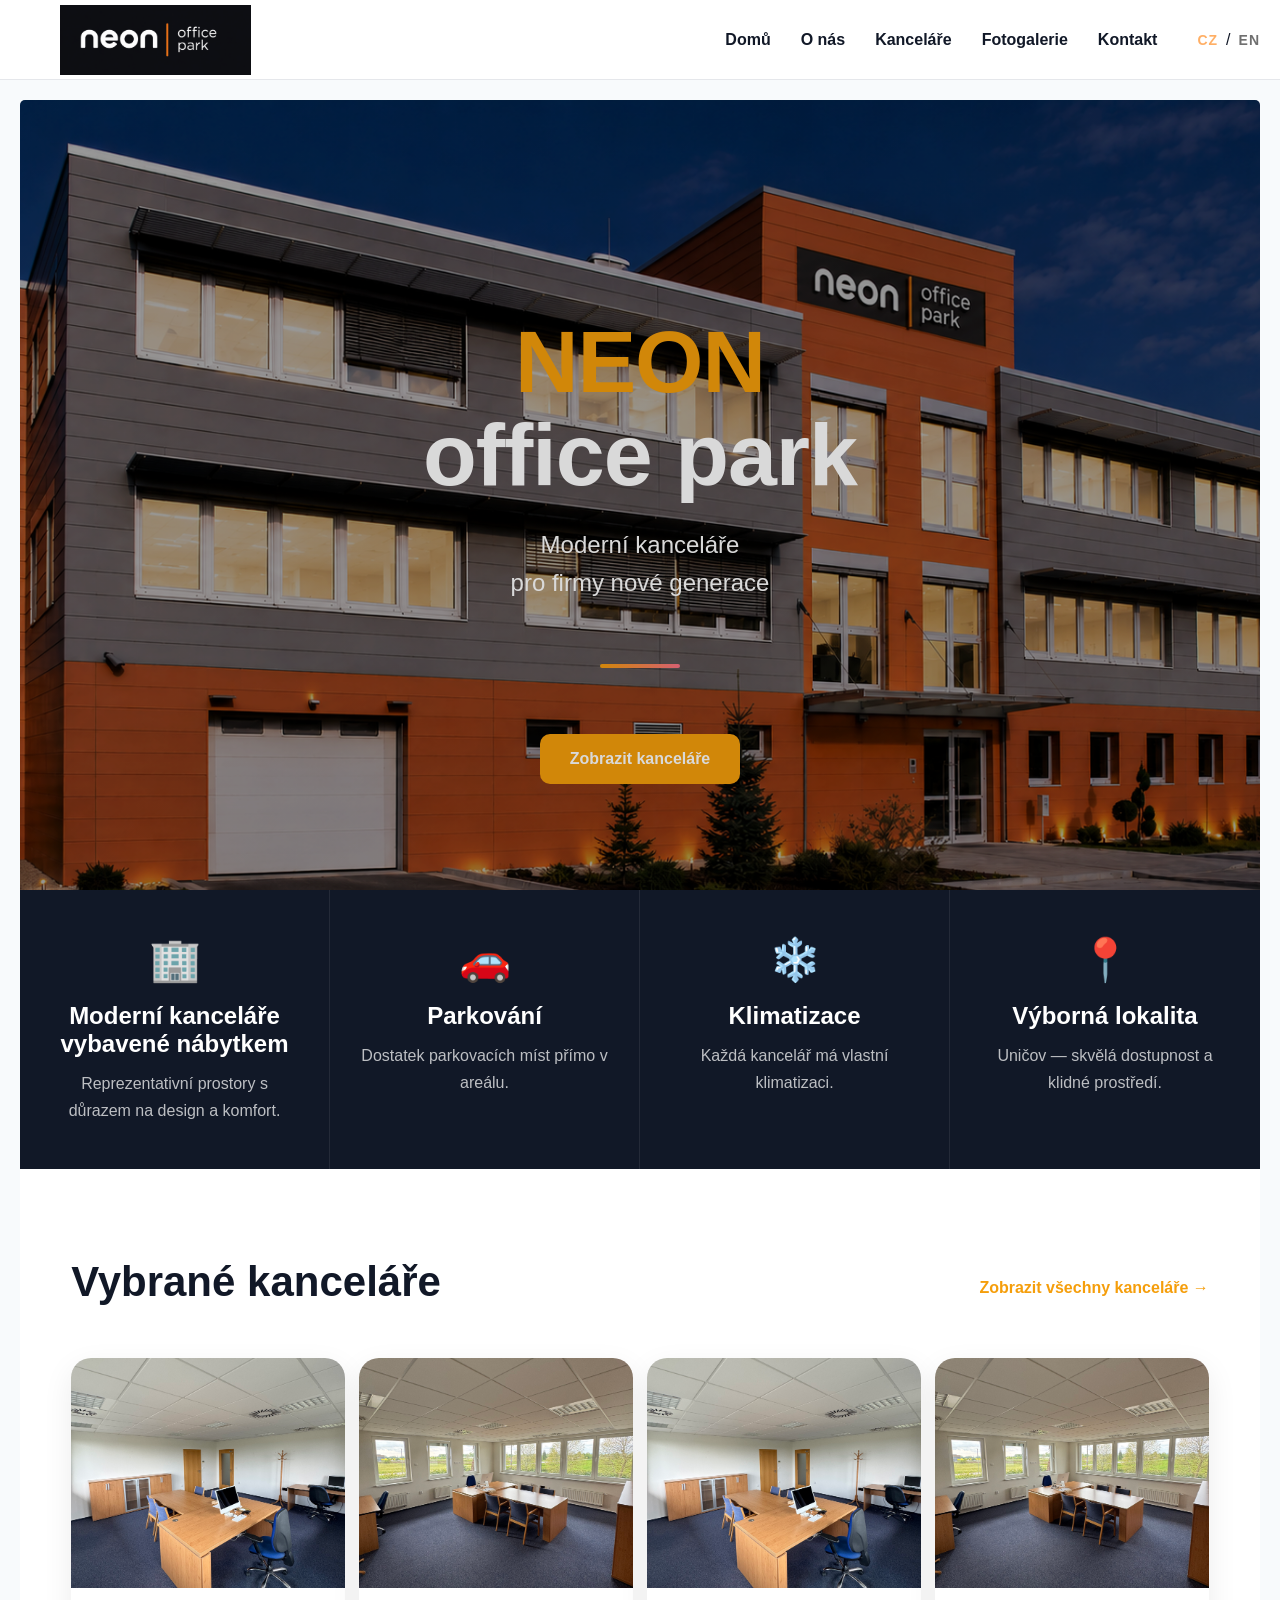
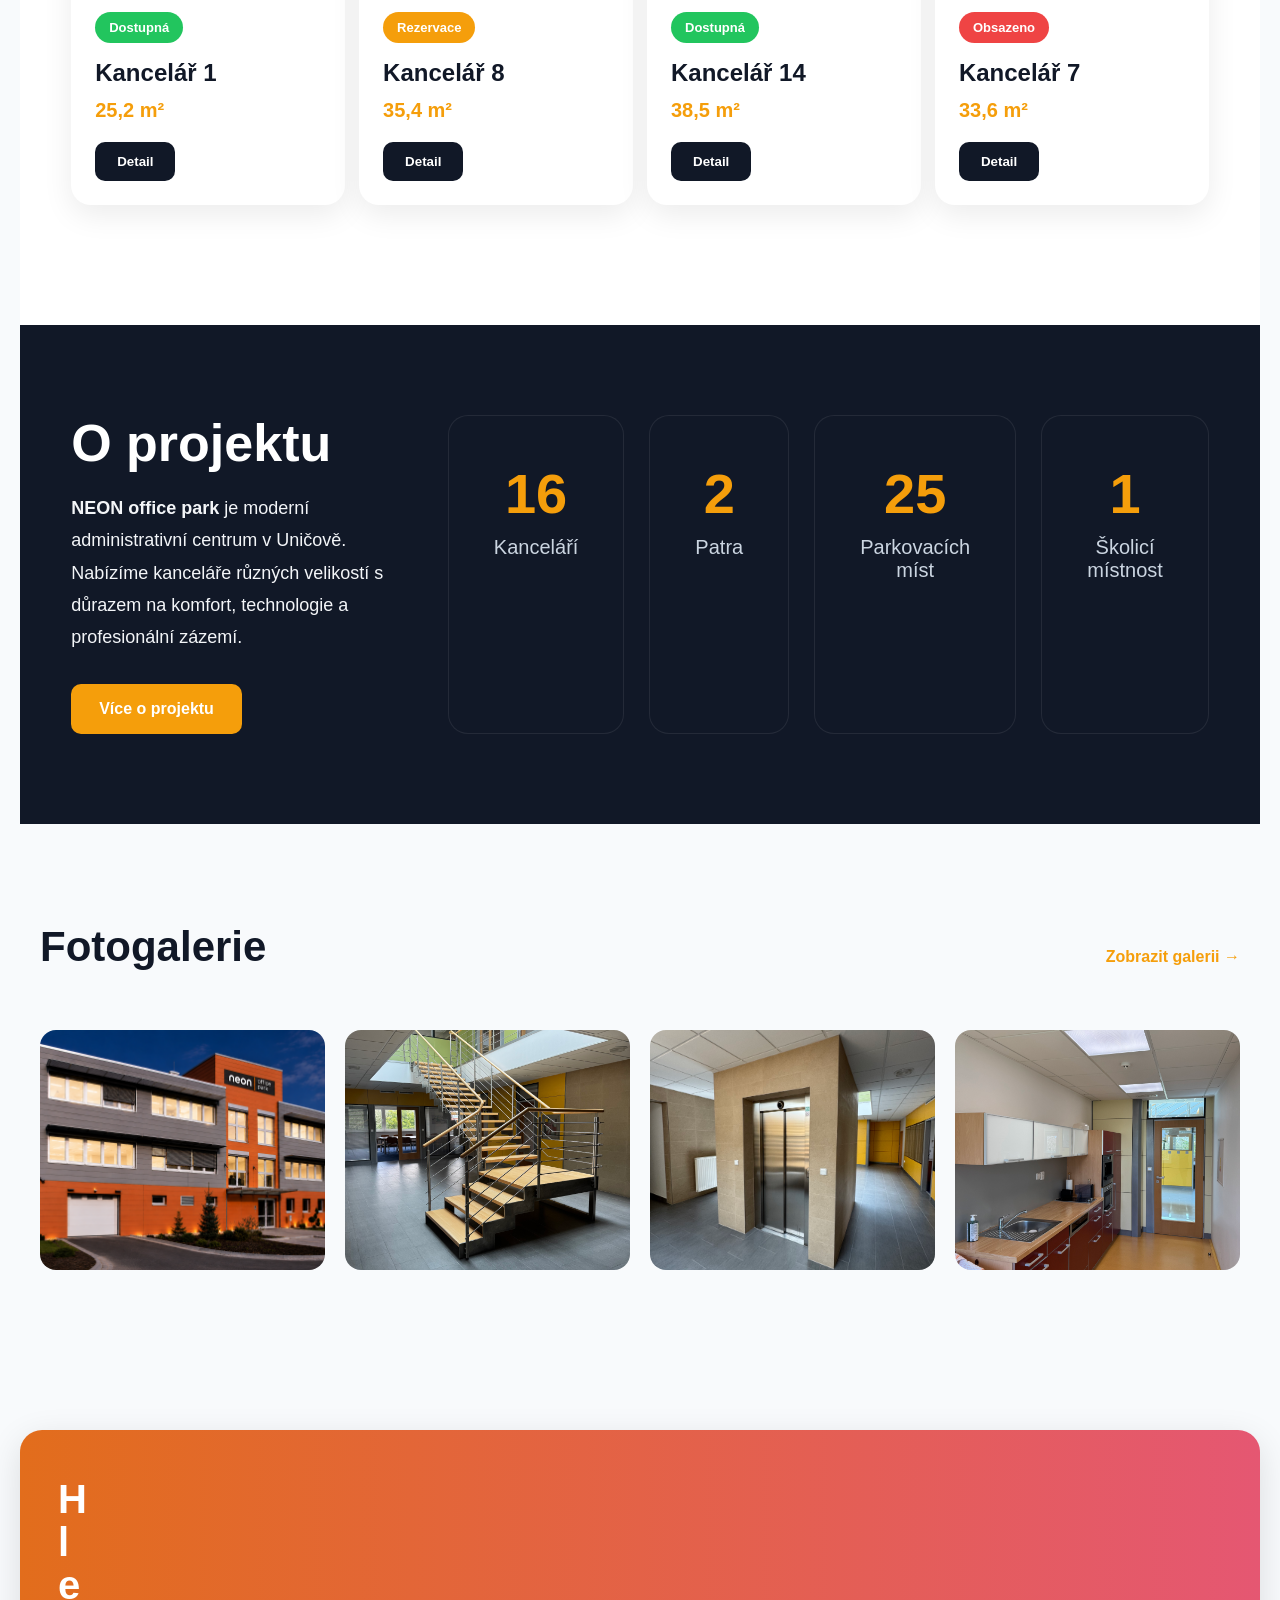
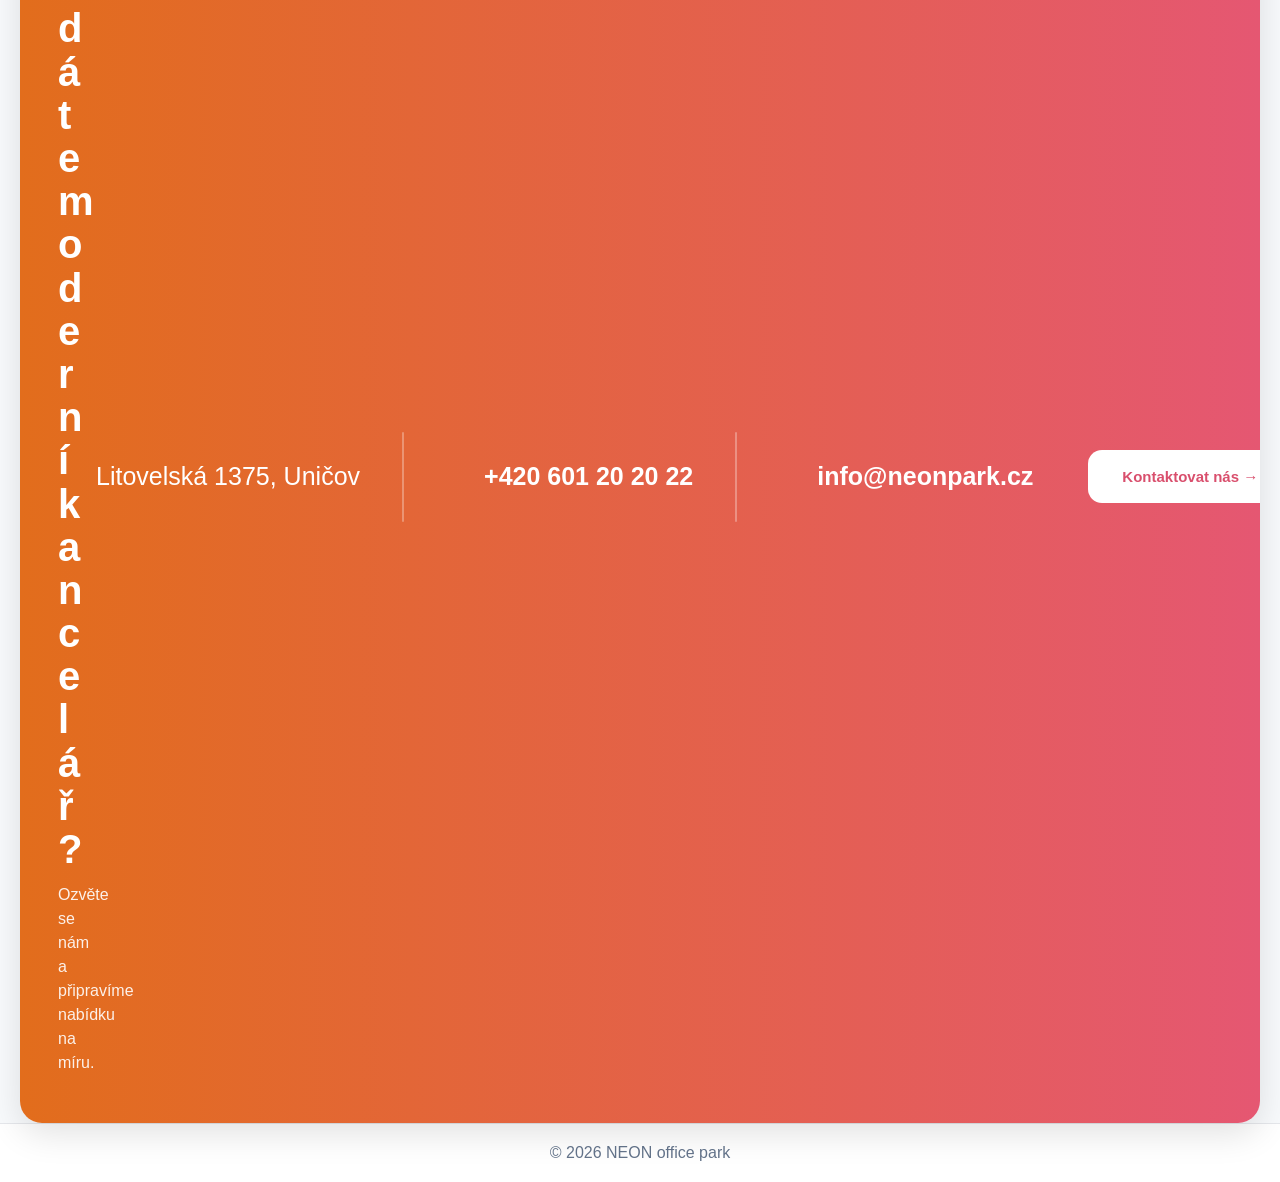
==== commit 43813d9b: "Update index.html" ====
--- a/index.html
+++ b/index.html
@@ -1106,8 +1106,8 @@
     <img src="budova.png" alt="">
   </a>
 
-  <a href="kancelář2.jpeg" class="gallery-item wide">
-    <img src="kancelar2.jpeg" alt="">
+  <a href="kancelar22.jpeg" class="gallery-item wide">
+    <img src="kancelar22.jpeg" alt="">
   </a>
 
 </section>
@@ -2242,4 +2242,4 @@
 
 </div>
 </body>
-</html>+</html>
--- a/style1.css
+++ b/style1.css
@@ -2025,7 +2025,7 @@
   overflow: hidden;
   border-radius: 8px;
   background:
-    url("zasedačka.jpg") center center / cover no-repeat;
+    url("zasedacka.jpg") center center / cover no-repeat;
     justify-content: center;
     margin-top: 0;
  }   
@@ -4492,4 +4492,4 @@
 
 footer{
     margin-top:0 !important;
-}+}
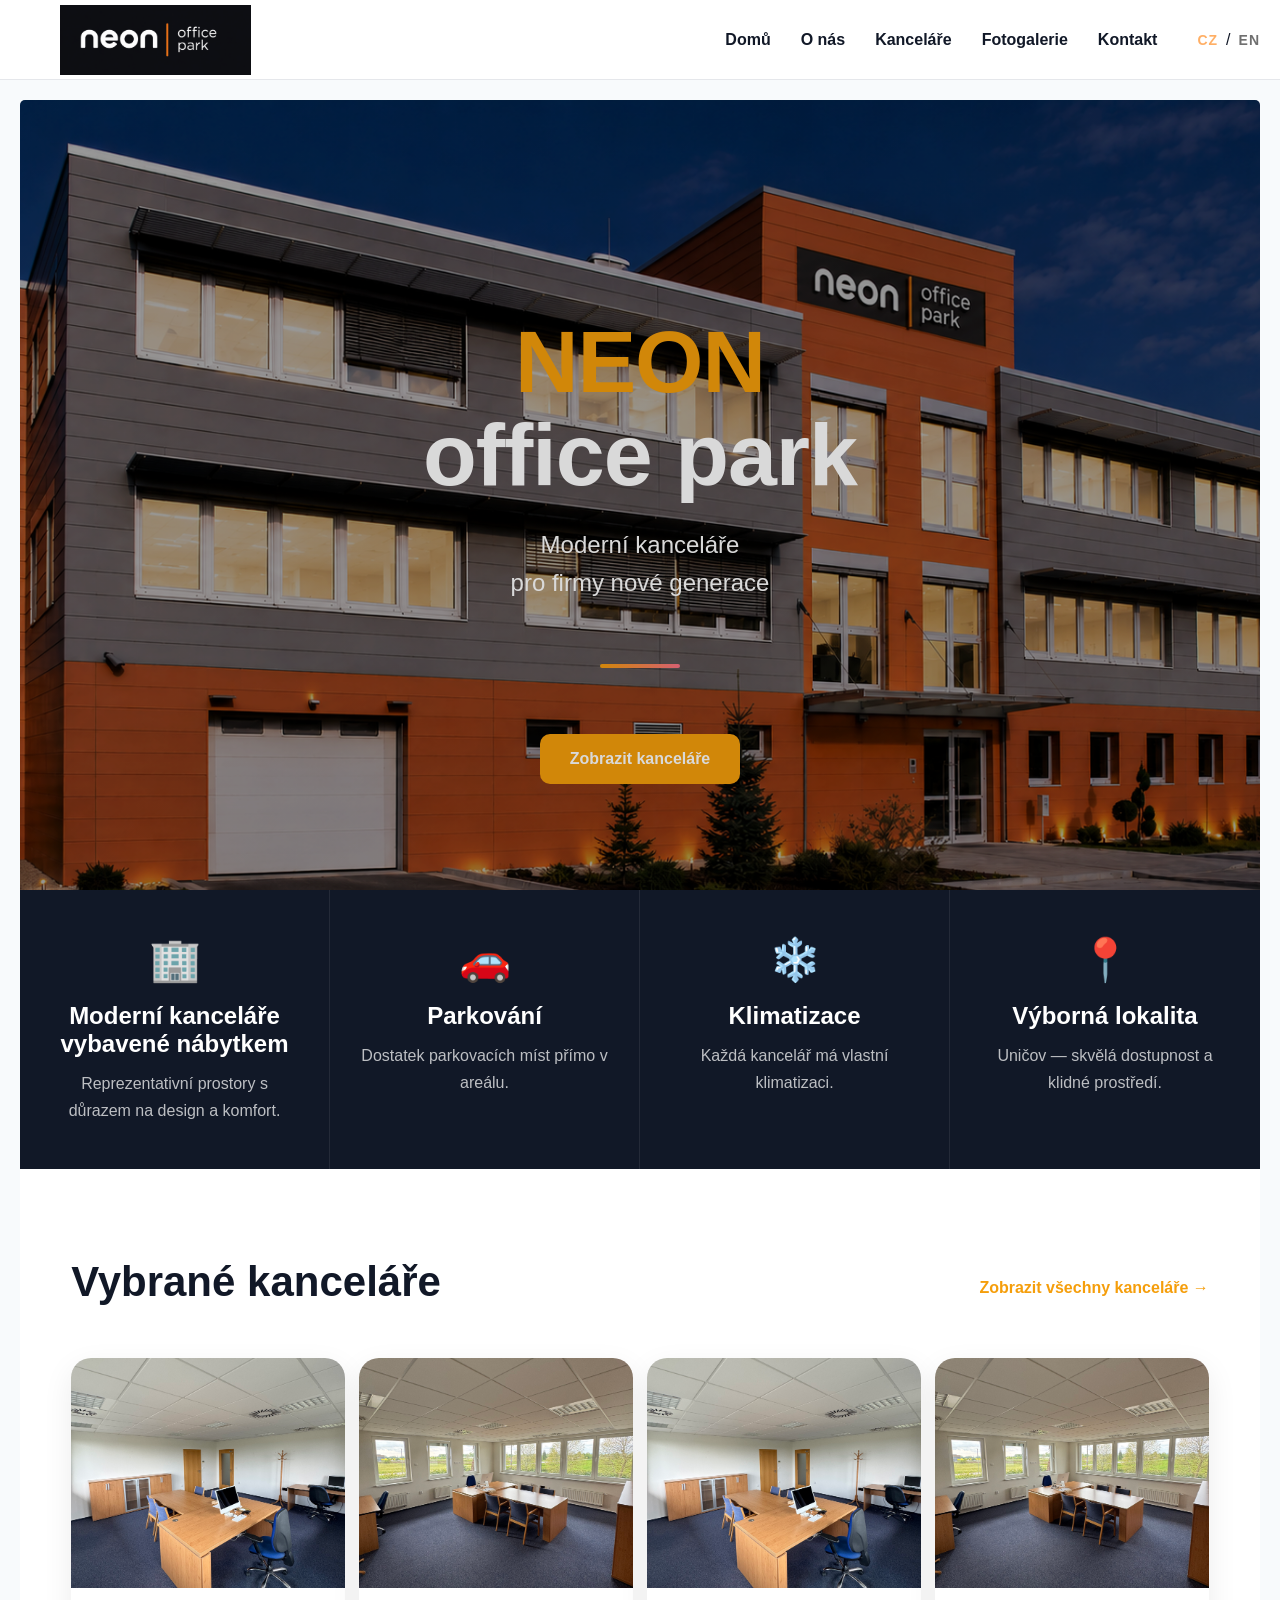
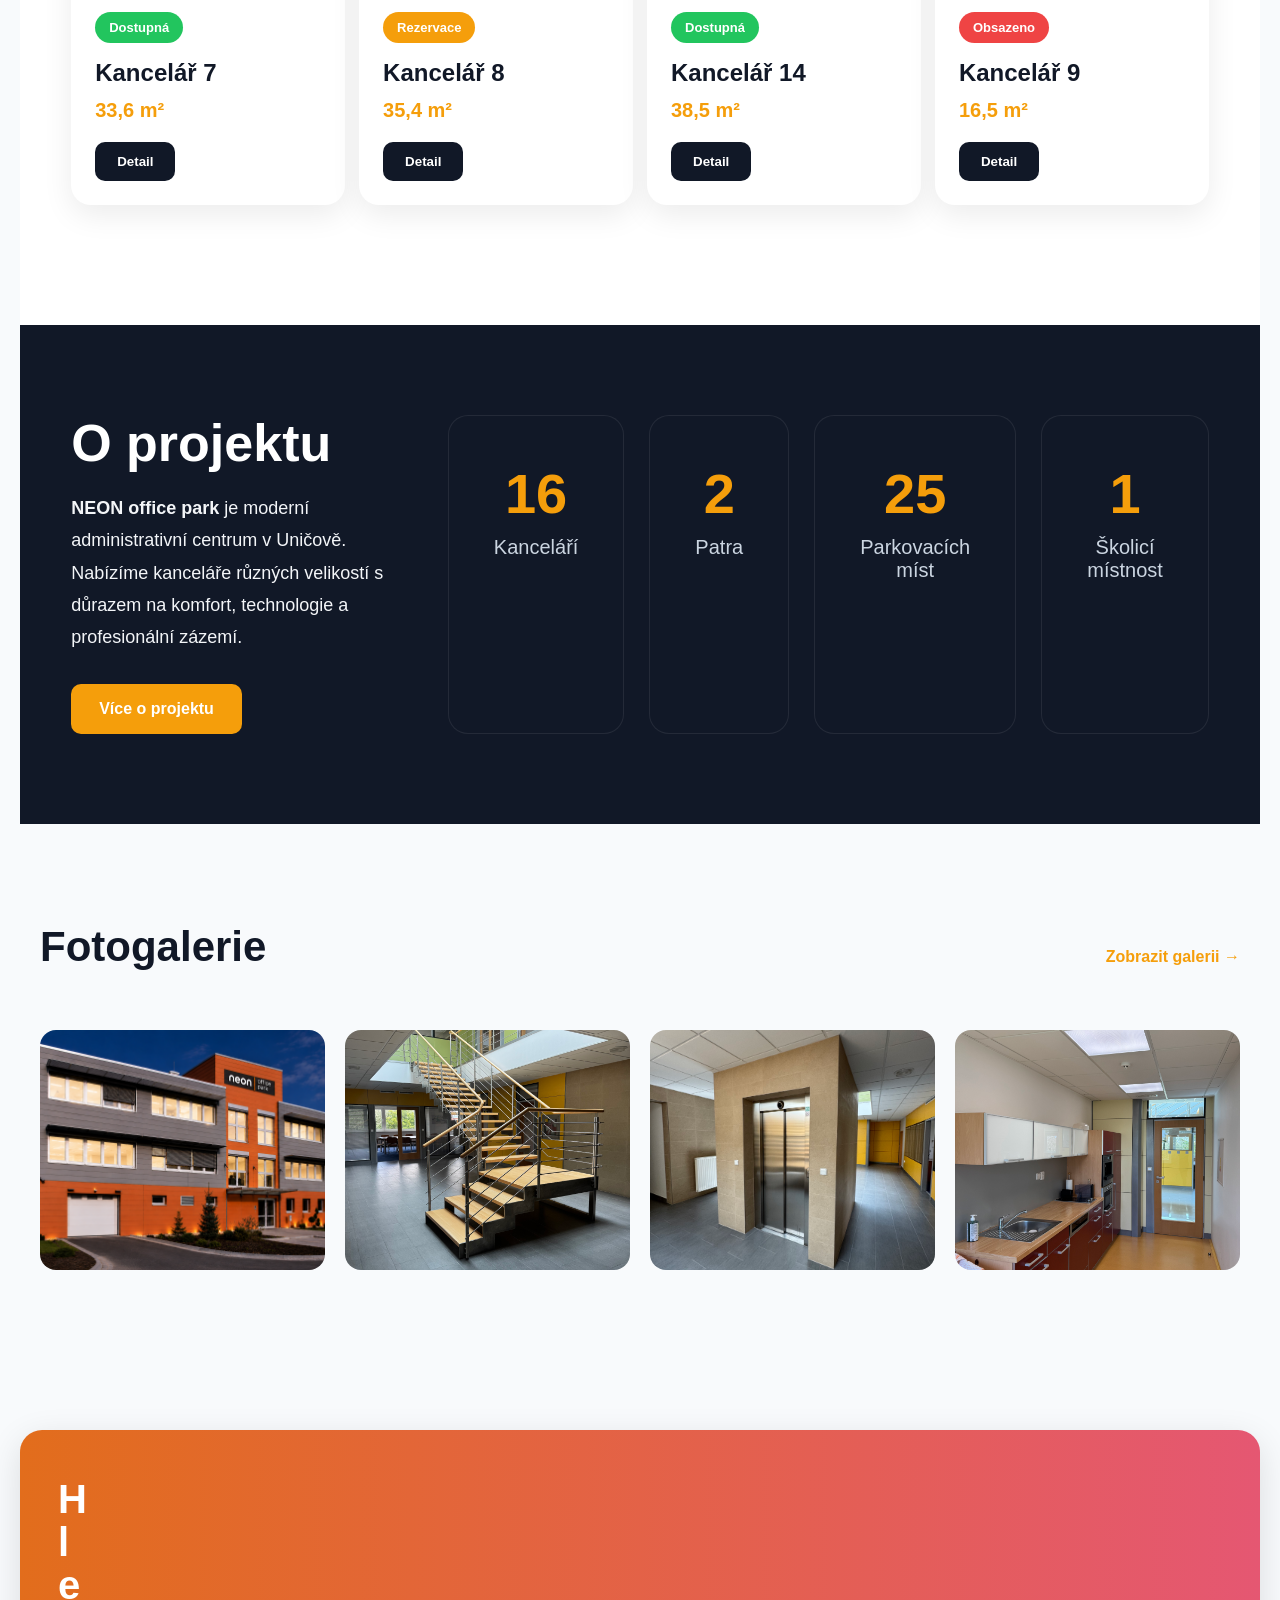
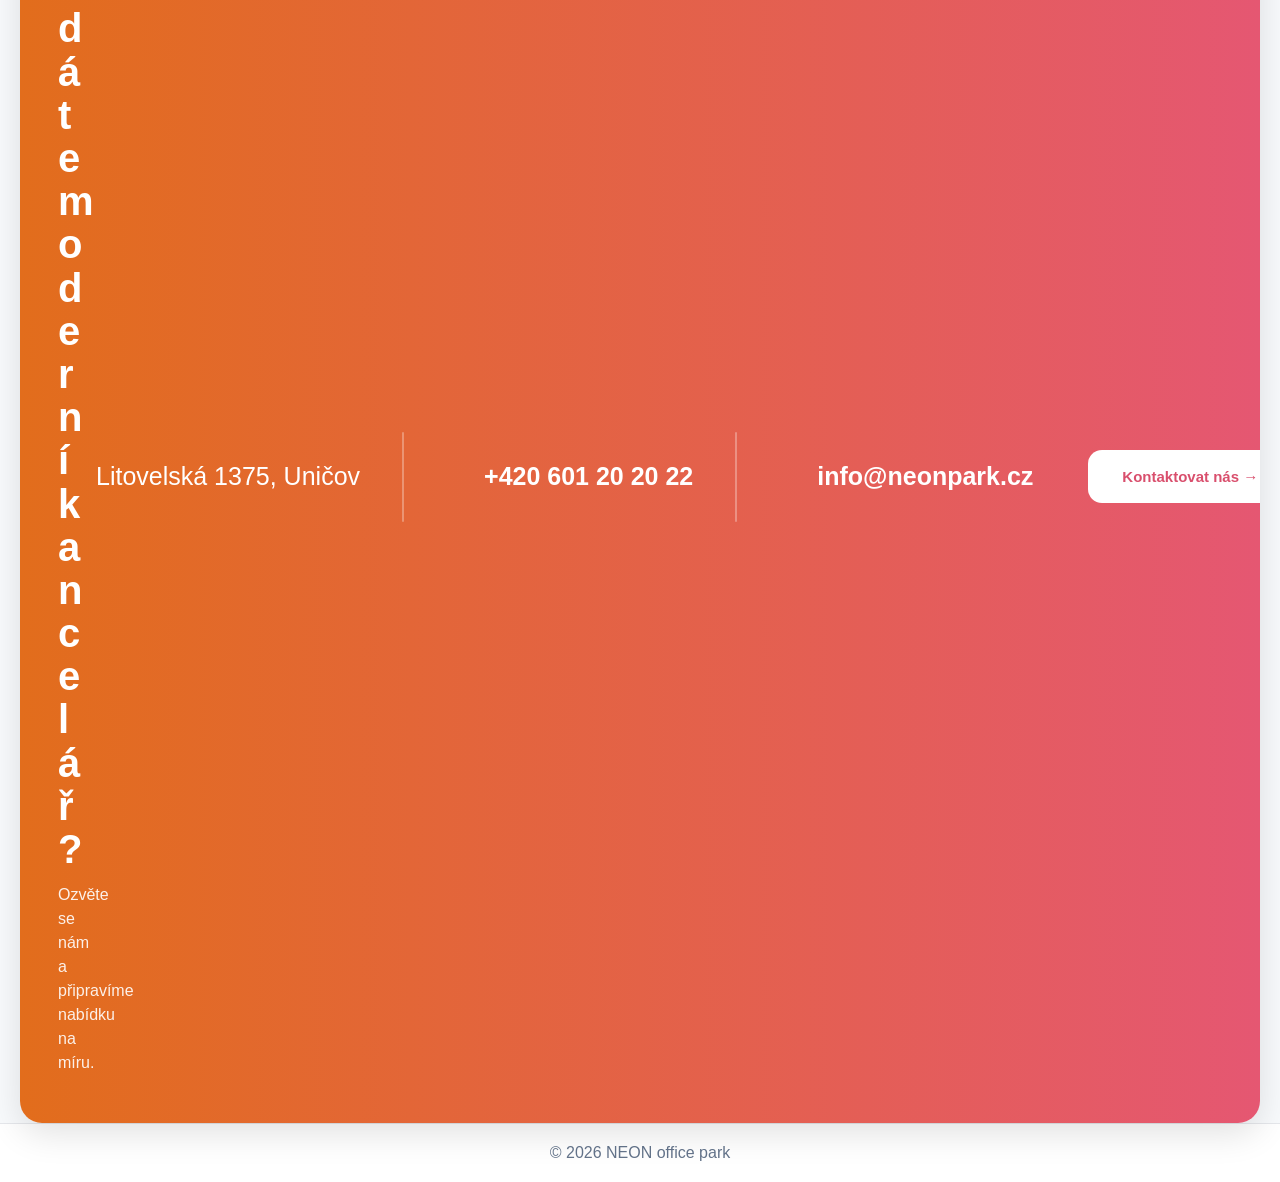
==== commit 07271548: "Update index.html" ====
--- a/index.html
+++ b/index.html
@@ -136,9 +136,9 @@
 Dostupná
 </div>
 
-<h3>Kancelář 1</h3>
-
-<p>25,2 m²</p>
+<h3>Kancelář 7</h3>
+
+<p>33,6 m²</p>
 
 <button onclick="showDetail(7)">
 Detail
@@ -162,7 +162,7 @@
 
 <p>35,4 m²</p>
 
-<button onclick="showDetail(2)">
+<button onclick="showDetail(8)">
 Detail
 </button>
 
@@ -184,7 +184,7 @@
 
 <p>38,5 m²</p>
 
-<button onclick="showDetail(10)">
+<button onclick="showDetail(14)">
 Detail
 </button>
 
@@ -202,11 +202,11 @@
 Obsazeno
 </div>
 
-<h3>Kancelář 7</h3>
-
-<p>33,6 m²</p>
-
-<button onclick="showDetail(3)">
+<h3>Kancelář 9</h3>
+
+<p>16,5 m²</p>
+
+<button onclick="showDetail(9)">
 Detail
 </button>
 
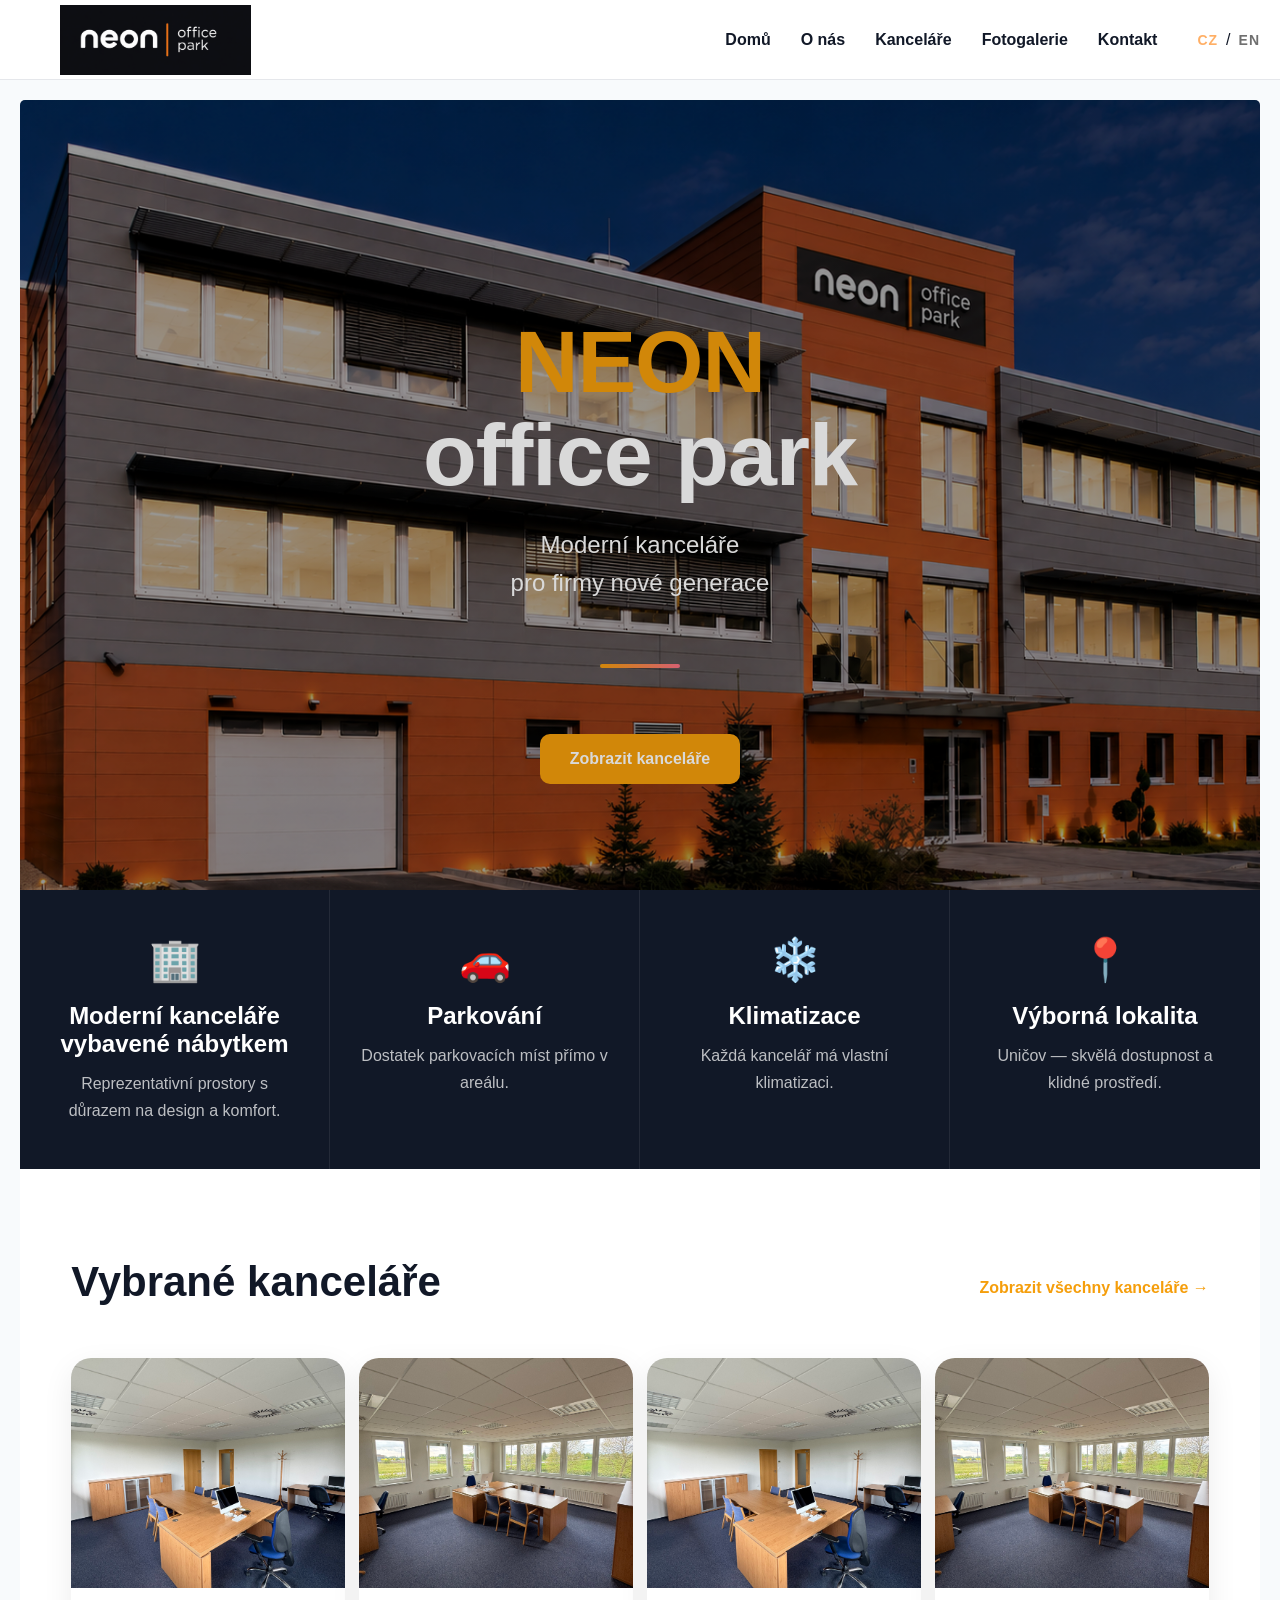
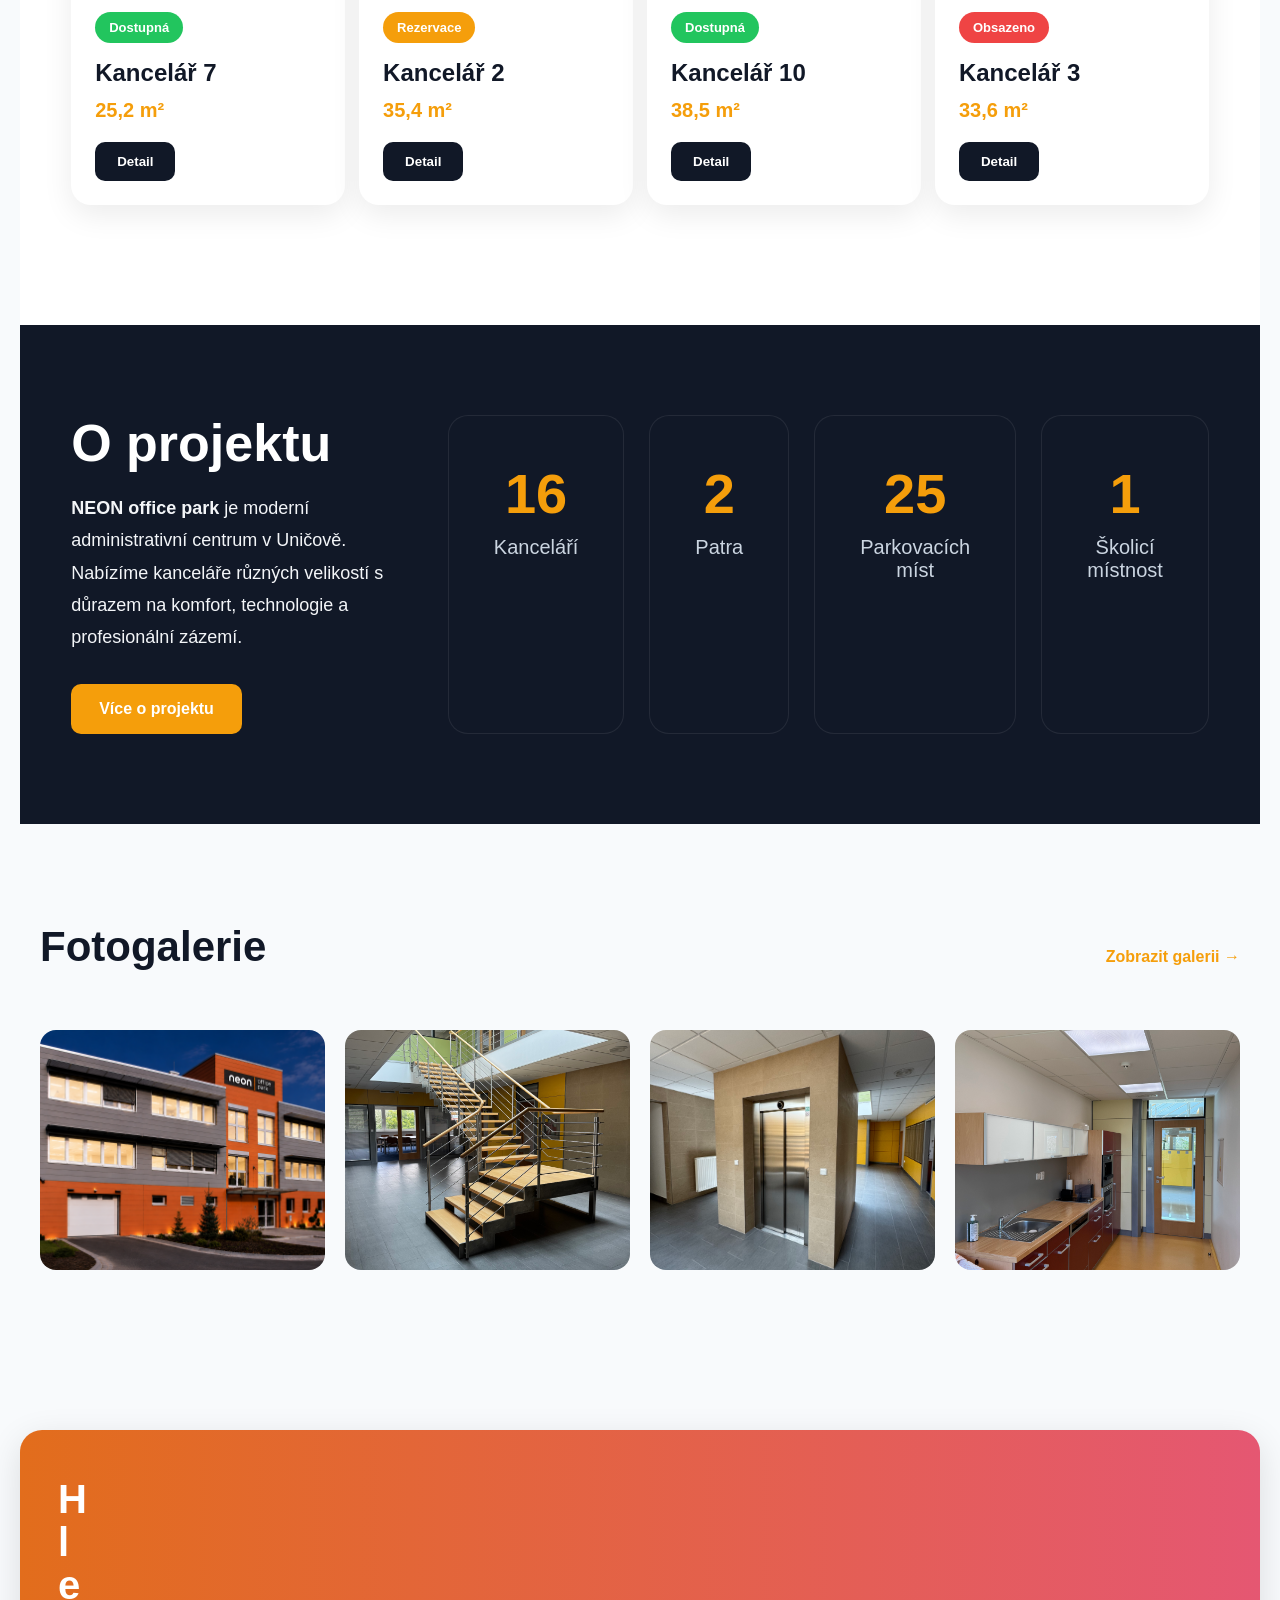
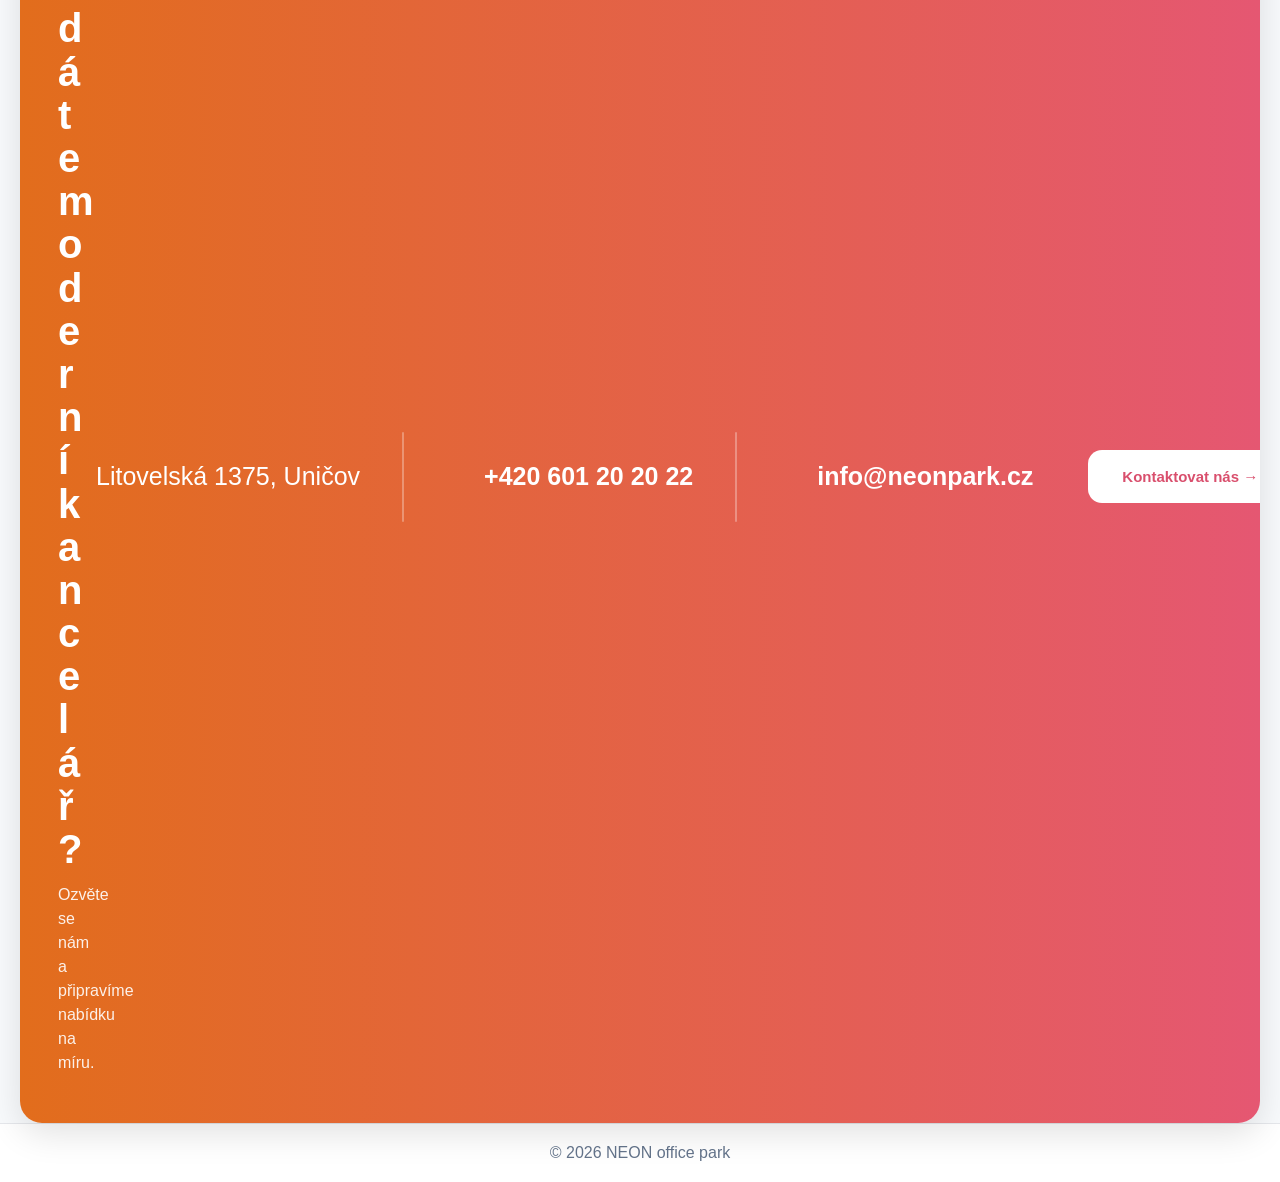
==== commit bb8b680b: "Add files via upload" ====
--- a/index.html
+++ b/index.html
@@ -29,7 +29,7 @@
 <li><a href="#" onclick="showPage('gallery'); return false;"><strong>Fotogalerie</strong></a></li>
 <li><a href="#" onclick="showPage('contact'); return false;"><strong>Kontakt</strong></a></li>
 <li class="lang-item">
-  <a href="index11.html" class="lang-link active-lang">CZ</a>
+  <a href="index.html" class="lang-link active-lang">CZ</a>
   <span>/</span>
   <a href="en.html" class="lang-link">EN</a>
 </li>
@@ -138,7 +138,7 @@
 
 <h3>Kancelář 7</h3>
 
-<p>33,6 m²</p>
+<p>25,2 m²</p>
 
 <button onclick="showDetail(7)">
 Detail
@@ -158,11 +158,11 @@
 Rezervace
 </div>
 
-<h3>Kancelář 8</h3>
+<h3>Kancelář 2</h3>
 
 <p>35,4 m²</p>
 
-<button onclick="showDetail(8)">
+<button onclick="showDetail(2)">
 Detail
 </button>
 
@@ -180,11 +180,11 @@
 Dostupná
 </div>
 
-<h3>Kancelář 14</h3>
+<h3>Kancelář 10</h3>
 
 <p>38,5 m²</p>
 
-<button onclick="showDetail(14)">
+<button onclick="showDetail(10)">
 Detail
 </button>
 
@@ -202,11 +202,11 @@
 Obsazeno
 </div>
 
-<h3>Kancelář 9</h3>
-
-<p>16,5 m²</p>
-
-<button onclick="showDetail(9)">
+<h3>Kancelář 3</h3>
+
+<p>33,6 m²</p>
+
+<button onclick="showDetail(3)">
 Detail
 </button>
 
@@ -665,8 +665,8 @@
             <td>JZ</td>
 
             <td>
-              <span class="status available">
-                Ihned
+              <span class="status leased">
+                Obsazeno
               </span>
             </td>
 
@@ -685,8 +685,8 @@
             <td>Z</td>
 
             <td>
-              <span class="status reserved">
-                Rezervace
+              <span class="status leased">
+                Obsazeno
               </span>
             </td>
 
@@ -725,8 +725,8 @@
             <td>V</td>
 
             <td>
-              <span class="status available">
-                Ihned
+              <span class="status leased">
+                Obsazeno
               </span>
             </td>
 
@@ -742,11 +742,11 @@
           <tr>
             <td>5</td>
             <td>78 m²</td>
-            <td>-</td>
-
-            <td>
-              <span class="status reserved">
-                Rezervace
+            <td>V</td>
+
+            <td>
+              <span class="status leased">
+                Obsazeno
               </span>
             </td>
 
@@ -762,7 +762,7 @@
           <tr>
             <td>6</td>
             <td>22 m²</td>
-            <td>-</td>
+            <td>JV</td>
 
             <td>
               <span class="status leased">
@@ -782,11 +782,11 @@
           <tr>
             <td>7</td>
             <td>33,6 m²</td>
-            <td>-</td>
-
-            <td>
-              <span class="status available">
-                Ihned
+            <td>JZ</td>
+
+            <td>
+              <span class="status leased">
+                Obsazeno
               </span>
             </td>
 
@@ -802,11 +802,11 @@
           <tr>
             <td>8</td>
             <td>35,4 m²</td>
-            <td>-</td>
-
-            <td>
-              <span class="status reserved">
-                Rezervace
+            <td>Z</td>
+
+            <td>
+              <span class="status leased">
+                Obsazeno
               </span>
             </td>
 
@@ -822,11 +822,11 @@
           <tr>
             <td>9</td>
             <td>16,5 m²</td>
-            <td>-</td>
-
-            <td>
-              <span class="status available">
-                Ihned
+            <td>Z</td>
+
+            <td>
+              <span class="status leased">
+                Obsazeno
               </span>
             </td>
 
@@ -847,11 +847,11 @@
           <tr>
             <td>10</td>
             <td>19,4 m²</td>
-            <td>-</td>
-
-            <td>
-              <span class="status available">
-                Ihned
+            <td>JZ</td>
+
+            <td>
+              <span class="status leased">
+                Obsazeno
               </span>
             </td>
 
@@ -867,11 +867,11 @@
           <tr>
             <td>11</td>
             <td>92,6 m²</td>
-            <td>-</td>
-
-            <td>
-              <span class="status reserved">
-                Rezervace
+            <td>S</td>
+
+            <td>
+              <span class="status leased">
+                Obsazeno
               </span>
             </td>
 
@@ -887,7 +887,7 @@
           <tr>
             <td>12</td>
             <td>31,9 m²</td>
-            <td>-</td>
+            <td>V</td>
 
             <td>
               <span class="status leased">
@@ -907,11 +907,11 @@
           <tr>
             <td>13</td>
             <td>70,1 m²</td>
-            <td>-</td>
-
-            <td>
-              <span class="status available">
-                Ihned
+            <td>SV</td>
+
+            <td>
+              <span class="status leased">
+                Obsazeno
               </span>
             </td>
 
@@ -927,11 +927,11 @@
           <tr>
             <td>14</td>
             <td>38,5 m²</td>
-            <td>-</td>
-
-            <td>
-              <span class="status reserved">
-                Rezervace
+            <td>J</td>
+
+            <td>
+              <span class="status leased">
+                Obsazeno
               </span>
             </td>
 
@@ -947,7 +947,7 @@
           <tr>
             <td>15</td>
             <td>70,1 m²</td>
-            <td>-</td>
+            <td>JZ</td>
 
             <td>
               <span class="status leased">
@@ -970,12 +970,12 @@
             <td>-</td>
 
             <td>
-              <span class="status available">
-                Ihned
+              <span class="status leased">
+              Obsazeno
               </span>
             </td>
 
-            <td>-</td>
+            <td>JZ</td>
 
             <td>
               <button onclick="showDetail(16)" class="detail-button">
@@ -2242,4 +2242,4 @@
 
 </div>
 </body>
-</html>
+</html>
--- a/style1.css
+++ b/style1.css
@@ -4017,6 +4017,19 @@
 display:block;
 }
 
+*{
+    box-sizing:border-box;
+}
+
+html,
+body{
+    width:100%;
+    max-width:100%;
+    overflow-x:hidden;
+    margin:0;
+    padding:0;
+}
+
 /* =========================================
 GLOBAL FLUID TYPOGRAPHY
 ========================================= */
@@ -4493,3 +4506,147 @@
 footer{
     margin-top:0 !important;
 }
+
+
+/* FULL WIDTH MOBILE FIX */
+
+@media (max-width:768px){
+
+html,
+body{
+    margin:0 !important;
+    padding:0 !important;
+    overflow-x:hidden !important;
+    width:100% !important;
+}
+
+/* zrušení všech container limitů */
+
+.container,
+.wrapper,
+.hero-container,
+.hero-content-modern,
+.hero-inner,
+.nx-office-container,
+section,
+.hero,
+.hero-section{
+    width:100% !important;
+    max-width:100% !important;
+    margin-left:0 !important;
+    margin-right:0 !important;
+    padding-left:0 !important;
+    padding-right:0 !important;
+}
+
+/* hero image přes celý mobil */
+
+.hero img,
+.hero-section img,
+.slider img{
+    width:100vw !important;
+    max-width:100vw !important;
+    object-fit:cover;
+}
+
+/* text uvnitř */
+
+.hero-content,
+.hero-left,
+.hero-text{
+    padding-left:20px !important;
+    padding-right:20px !important;
+}
+
+}
+
+
+/* =========================================
+FULL WIDTH FIX - GALLERY + CONTACT
+========================================= */
+
+@media (max-width:768px){
+
+/* GALERIE */
+
+.gallery-page,
+.gallery-section,
+.gallery-container,
+.gallery-wrapper,
+.gallery-grid,
+.gallery-hero{
+    width:100% !important;
+    max-width:100% !important;
+    margin:0 !important;
+    padding-left:0 !important;
+    padding-right:0 !important;
+}
+
+/* CONTACT */
+
+.contact-page,
+.contact-section,
+.contact-container,
+.contact-wrapper,
+.contact-content,
+.contact-bg{
+    width:100% !important;
+    max-width:100% !important;
+    margin:0 !important;
+    padding-left:0 !important;
+    padding-right:0 !important;
+}
+
+/* INNER CONTENT */
+
+.gallery-content,
+.contact-content,
+.contact-info{
+    padding-left:20px !important;
+    padding-right:20px !important;
+}
+
+/* IMAGES */
+
+.gallery-item img,
+.contact-bg img{
+    width:100% !important;
+    display:block;
+}
+
+}
+
+/* =========================================
+GALLERY FULL WIDTH MOBILE FIX
+========================================= */
+/* =========================================
+SAFE MOBILE FULL WIDTH
+========================================= */
+
+@media (max-width:768px){
+
+.gallery-grid{
+    width:100% !important;
+    max-width:100% !important;
+    display:grid !important;
+    grid-template-columns:1fr !important;
+    gap:0 !important;
+    padding:0 !important;
+    margin:0 !important;
+}
+
+.gallery-item{
+    width:100% !important;
+    margin:0 !important;
+    border-radius:0 !important;
+    overflow:hidden !important;
+}
+
+.gallery-item img{
+    width:100% !important;
+    height:auto !important;
+    display:block !important;
+    object-fit:cover !important;
+}
+
+}
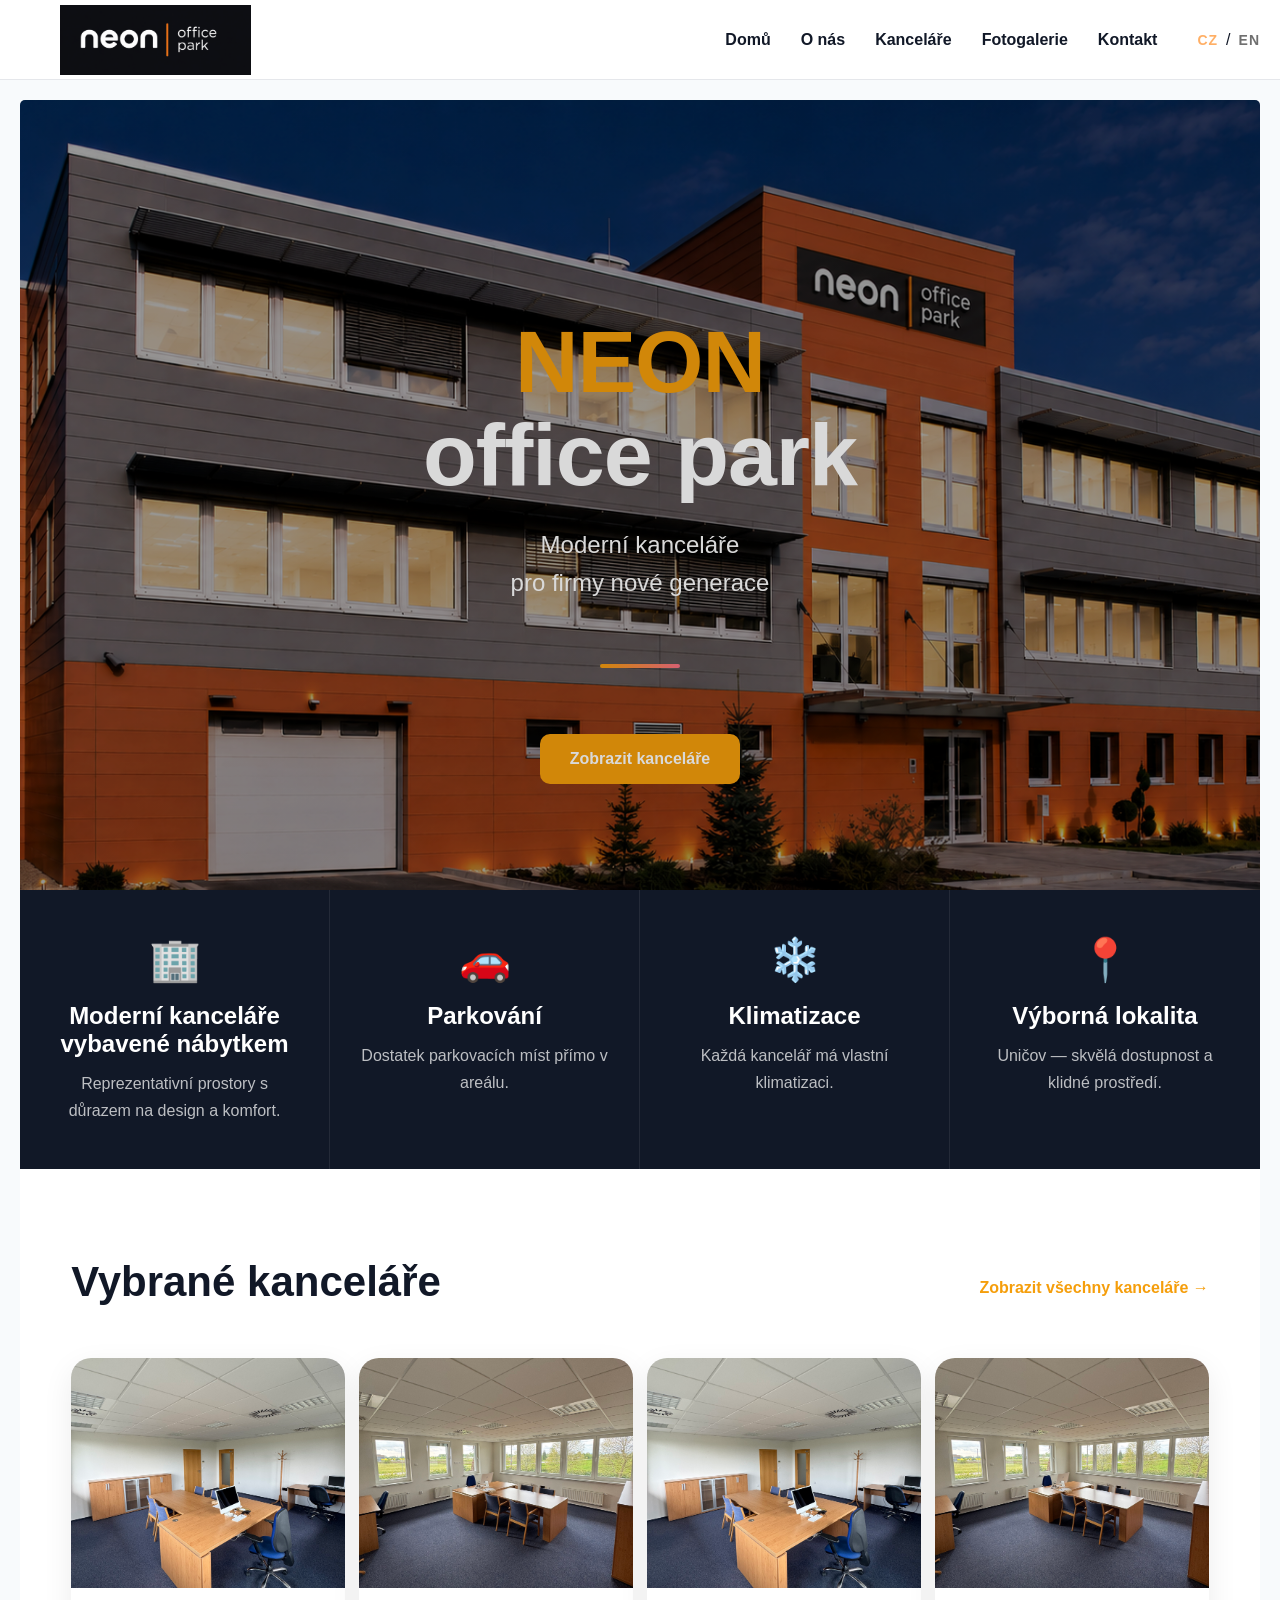
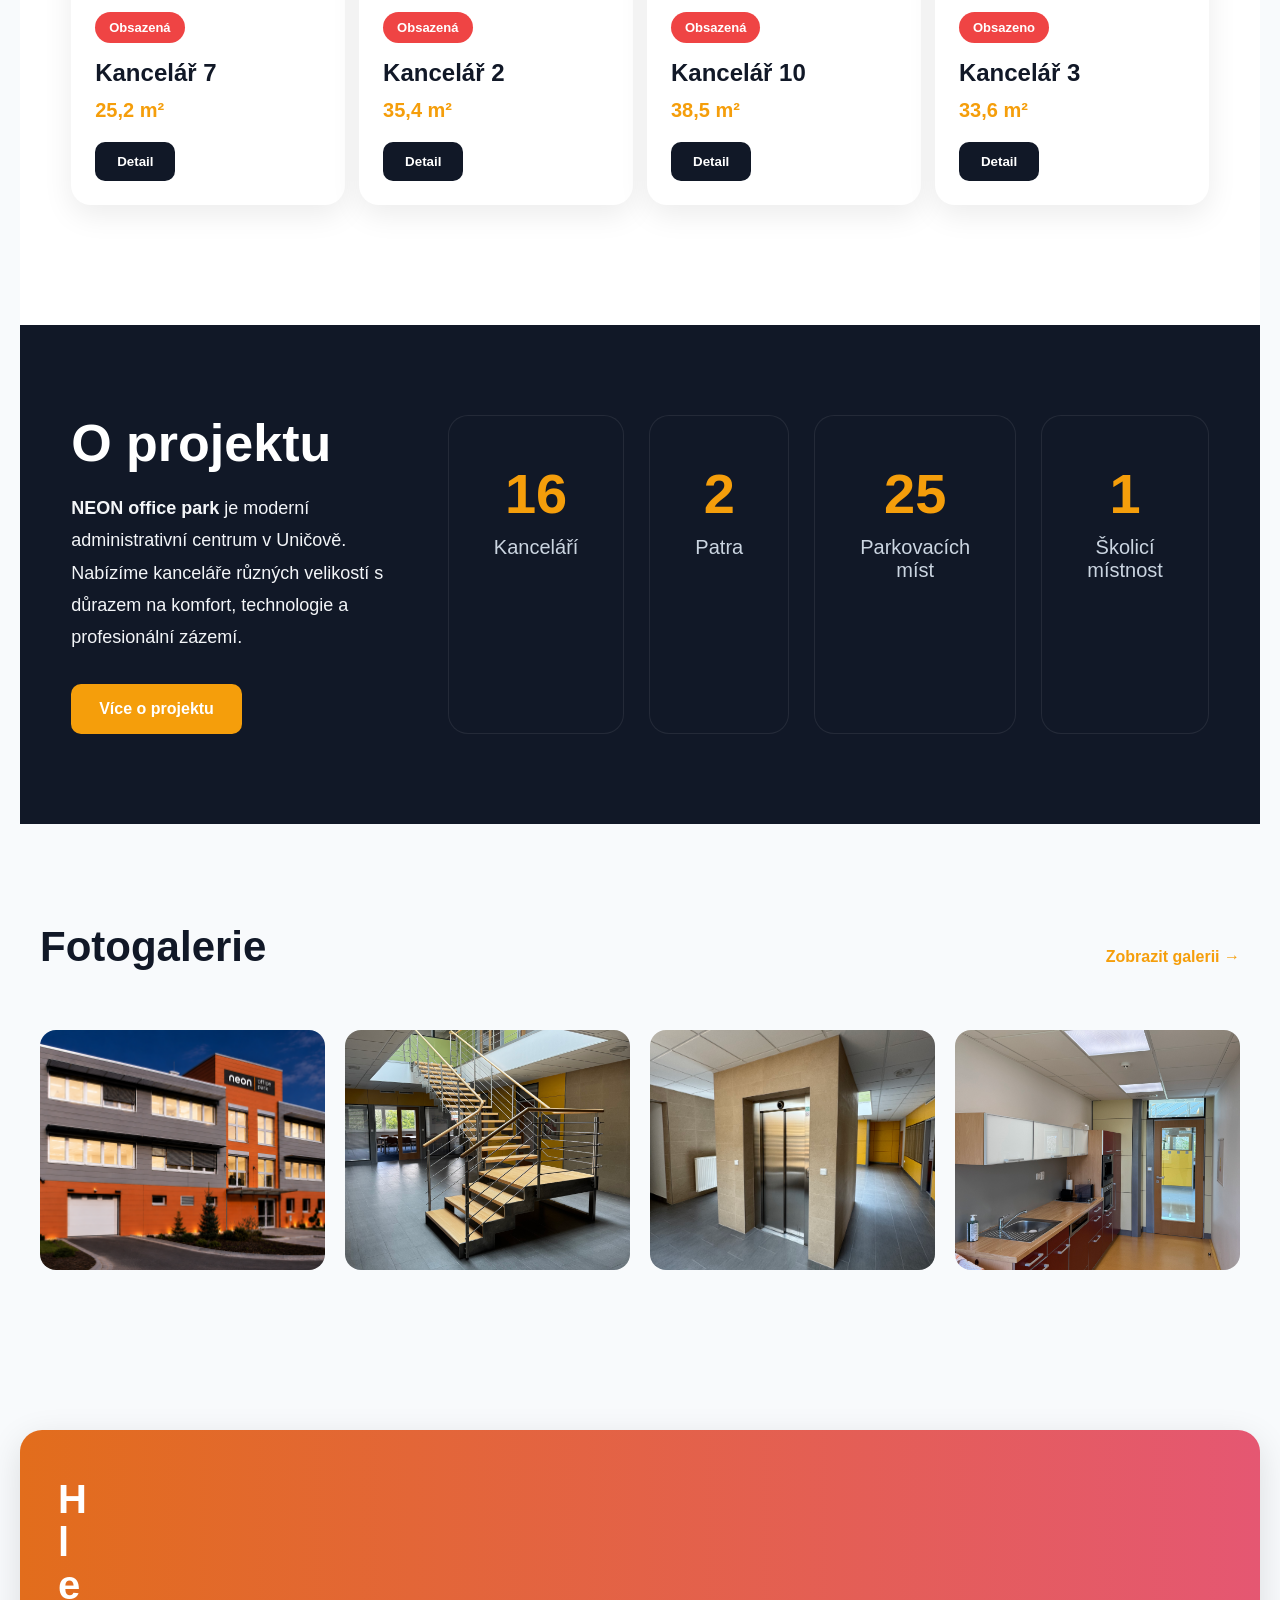
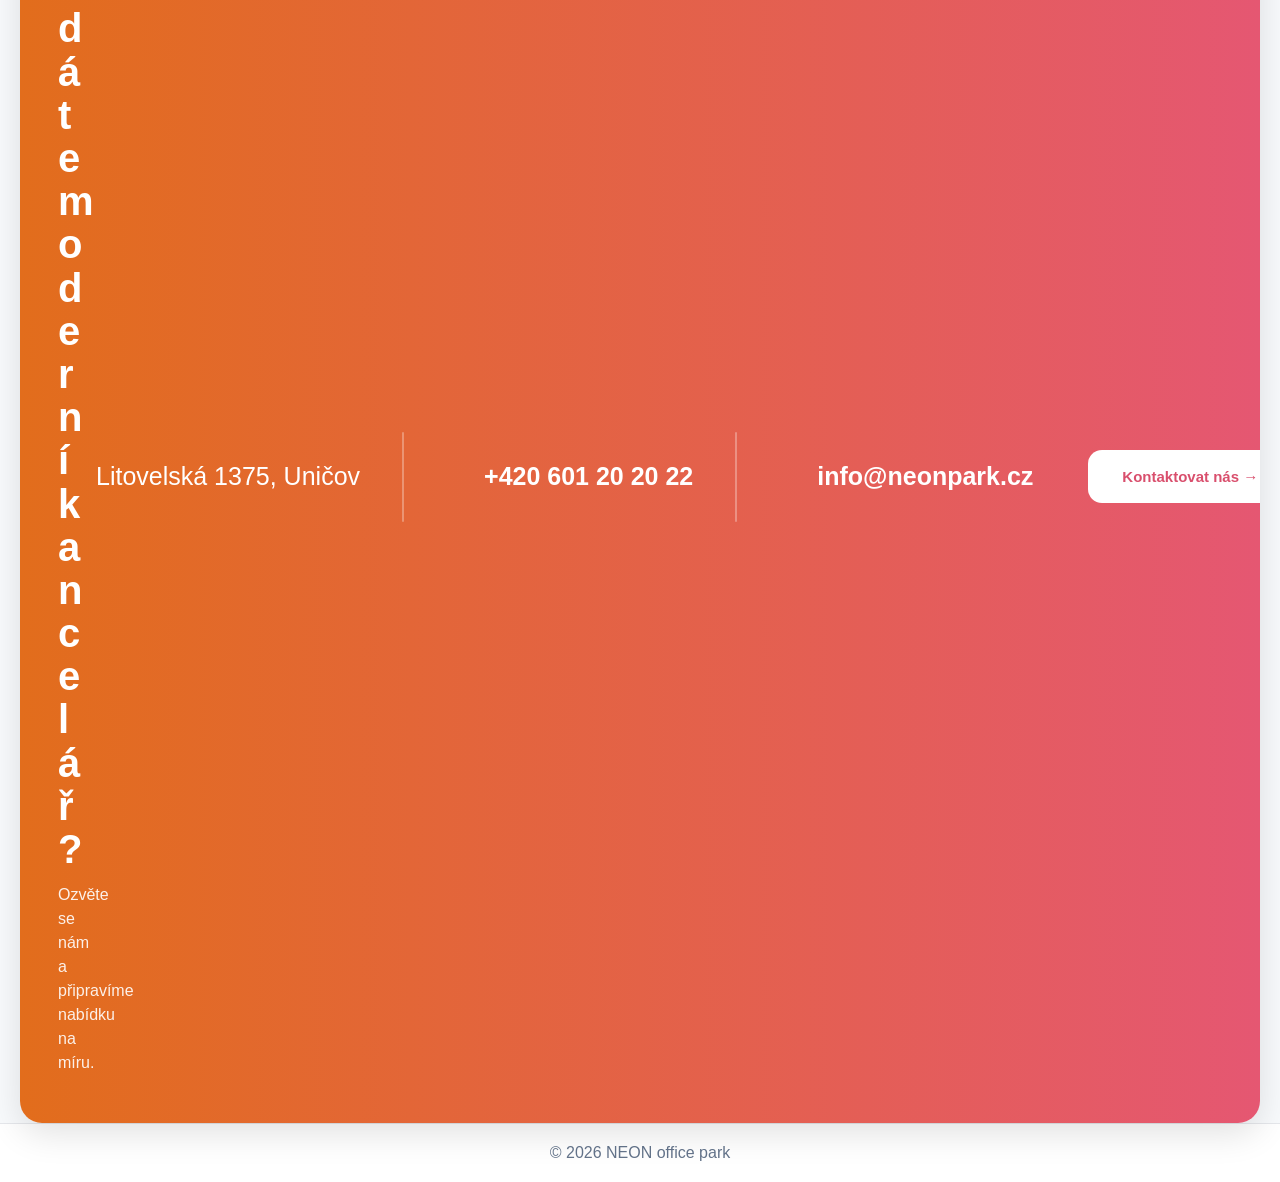
==== commit 0c0a040a: "Update index.html" ====
--- a/index.html
+++ b/index.html
@@ -132,8 +132,8 @@
 
 <div class="office-info">
 
-<div class="office-badge available-badge">
-Dostupná
+<div class="office-badge leased-badge">
+Obsazená
 </div>
 
 <h3>Kancelář 7</h3>
@@ -154,8 +154,8 @@
 
 <div class="office-info">
 
-<div class="office-badge reserved-badge">
-Rezervace
+<div class="office-badge leased-badge">
+Obsazená
 </div>
 
 <h3>Kancelář 2</h3>
@@ -176,8 +176,8 @@
 
 <div class="office-info">
 
-<div class="office-badge available-badge">
-Dostupná
+<div class="office-badge leased-badge">
+Obsazená
 </div>
 
 <h3>Kancelář 10</h3>
@@ -967,7 +967,7 @@
           <tr>
             <td>16</td>
             <td>16,5 m²</td>
-            <td>-</td>
+            <td>JZ</td>
 
             <td>
               <span class="status leased">
@@ -975,7 +975,7 @@
               </span>
             </td>
 
-            <td>JZ</td>
+            <td>-</td>
 
             <td>
               <button onclick="showDetail(16)" class="detail-button">
@@ -2242,4 +2242,4 @@
 
 </div>
 </body>
-</html>+</html>
--- a/style1.css
+++ b/style1.css
@@ -4461,6 +4461,7 @@
 grid-template-columns:1fr !important;
 gap:18px !important;
 padding:30px 18px 60px !important;
+  margin-top:0 !important;
 }
 
 /* ITEMS */
@@ -4522,30 +4523,14 @@
 
 /* zrušení všech container limitů */
 
-.container,
-.wrapper,
-.hero-container,
-.hero-content-modern,
-.hero-inner,
-.nx-office-container,
-section,
-.hero,
-.hero-section{
-    width:100% !important;
-    max-width:100% !important;
-    margin-left:0 !important;
-    margin-right:0 !important;
-    padding-left:0 !important;
-    padding-right:0 !important;
-}
 
 /* hero image přes celý mobil */
 
 .hero img,
 .hero-section img,
 .slider img{
-    width:100vw !important;
-    max-width:100vw !important;
+    width:100% !important;
+    max-width:100% !important;
     object-fit:cover;
 }
 
@@ -4560,93 +4545,603 @@
 
 }
 
-
 /* =========================================
-FULL WIDTH FIX - GALLERY + CONTACT
+FINAL MOBILE FIX
 ========================================= */
 
-@media (max-width:768px){
-
-/* GALERIE */
-
-.gallery-page,
-.gallery-section,
-.gallery-container,
-.gallery-wrapper,
-.gallery-grid,
-.gallery-hero{
+@media(max-width:768px){
+
+html,
+body{
+    overflow-x:hidden;
+}
+
+/* HERO */
+
+.hero-inner{
+    padding:0 20px !important;
+}
+
+.hero-left{
     width:100% !important;
-    max-width:100% !important;
+}
+
+.hero-left h1{
+    font-size:54px !important;
+    line-height:0.95 !important;
+}
+
+.hero-left p{
+    font-size:18px !important;
+    line-height:1.6 !important;
+}
+
+.hero-btn{
+    display:flex !important;
+    justify-content:center !important;
+    align-items:center !important;
+
+    width:100% !important;
+
+    padding:18px 22px !important;
+
+    border-radius:18px !important;
+
+    margin-top:24px !important;
+
+    text-align:center !important;
+}
+
+
+
+.nx-office-card,
+.feature-box,
+.feature-item{
+
+    width:100% !important;
+
+    padding:26px 22px !important;
+
+    border-radius:22px !important;
+}
+
+.nx-office-text{
+    font-size:17px !important;
+    line-height:1.7 !important;
+}
+
+/* SCHOVÁNÍ LINKU */
+
+a[onclick*="showPage('offices')"]{
+    display:none !important;
+}
+
+}
+
+  @media(max-width:768px){
+
+.modern-home,
+.hero-section,
+.hero-inner{
     margin:0 !important;
     padding-left:0 !important;
     padding-right:0 !important;
-}
-
-/* CONTACT */
-
-.contact-page,
-.contact-section,
-.contact-container,
-.contact-wrapper,
-.contact-content,
-.contact-bg{
     width:100% !important;
     max-width:100% !important;
+}
+
+.hero-left{
+    padding:0 20px !important;
+}
+
+}
+
+
+/* =========================================
+PROJECT SECTION MOBILE
+========================================= */
+
+@media(max-width:768px){
+
+.project-section{
+
+    display:flex !important;
+    flex-direction:column !important;
+
+    gap:28px !important;
+
+    padding:30px 20px !important;
+}
+
+.project-left{
+    width:100% !important;
+}
+
+.project-left h2{
+
+    font-size:42px !important;
+    line-height:1 !important;
+
+    margin-bottom:18px !important;
+}
+
+.project-left p{
+
+    font-size:17px !important;
+    line-height:1.7 !important;
+}
+
+/* STAT GRID */
+
+.stats-grid{
+
+    display:grid !important;
+
+    grid-template-columns:1fr 1fr !important;
+
+    gap:16px !important;
+}
+
+/* BOXES */
+
+.stat-box{
+
+    padding:24px 18px !important;
+
+    border-radius:22px !important;
+}
+
+/* ČÍSLA */
+
+.stat-box h3{
+    font-size:42px !important;
+}
+
+/* TEXT */
+
+.stat-box span{
+    font-size:15px !important;
+}
+
+}
+
+/* =========================================
+FEATURE STRIP MOBILE CLEAN
+========================================= */
+
+@media(max-width:768px){
+
+.feature-strip{
+
+    display:flex !important;
+    flex-direction:column !important;
+
+    gap:16px !important;
+
+    padding:20px !important;
+
+    width:100% !important;
+
+    box-sizing:border-box !important;
+}
+
+.feature-strip .feature-box{
+
+    width:100% !important;
+
+    padding:24px 20px !important;
+
+    border-radius:22px !important;
+
+    min-height:auto !important;
+
+    box-sizing:border-box !important;
+}
+
+.feature-strip .feature-icon{
+
+    font-size:28px !important;
+
+    margin-bottom:14px !important;
+}
+
+.feature-strip h3{
+
+    font-size:22px !important;
+
+    line-height:1.3 !important;
+
+    margin-bottom:10px !important;
+}
+
+.feature-strip p{
+
+    font-size:16px !important;
+
+    line-height:1.6 !important;
+}
+
+}
+
+
+/* =========================================
+FEATURE BAR MOBILE CLEAN
+========================================= */
+
+@media(max-width:768px){
+
+.feature-bar{
+
+    display:flex !important;
+    flex-direction:column !important;
+
+    gap:16px !important;
+
+    padding:20px !important;
+
+    width:100% !important;
+
+    box-sizing:border-box !important;
+}
+
+.feature-bar .feature-box{
+
+    width:100% !important;
+
+    padding:24px 20px !important;
+
+    border-radius:22px !important;
+
+    min-height:auto !important;
+
+    box-sizing:border-box !important;
+}
+
+.feature-bar .feature-icon{
+
+    font-size:28px !important;
+
+    margin-bottom:14px !important;
+}
+
+.feature-bar h3{
+
+    font-size:22px !important;
+
+    line-height:1.3 !important;
+
+    margin-bottom:10px !important;
+}
+
+.feature-bar p{
+
+    font-size:16px !important;
+
+    line-height:1.6 !important;
+}
+
+}
+
+@media(max-width:768px){
+
+.feature-bar{
+
+    display:flex !important;
+    flex-direction:column !important;
+
+    width:100% !important;
+}
+
+.feature-bar .feature-box{
+
+    flex:none !important;
+
+    width:100% !important;
+    max-width:100% !important;
+
     margin:0 !important;
+}
+
+}
+
+
+
+@media(max-width:768px){
+
+.hero-btn,
+.hero-btn-main,
+.hero-btn-modern{
+
+    display:flex !important;
+    justify-content:center !important;
+    align-items:center !important;
+
+    width:100% !important;
+
+    padding:18px 22px !important;
+
+    border-radius:18px !important;
+
+    margin-top:24px !important;
+
+    font-size:18px !important;
+
+    text-align:center !important;
+
+    box-sizing:border-box !important;
+}
+
+}
+
+/* =========================================
+GALLERY TITLE FIX MOBILE
+========================================= */
+
+@media(max-width:768px){
+
+.gallery-hero h1{
+
+    font-size:56px !important;
+
+    line-height:0.95 !important;
+
+    word-break:normal !important;
+
+    overflow-wrap:normal !important;
+
+    white-space:normal !important;
+
+    text-align:center !important;
+}
+
+}
+
+/* =========================================
+GALLERY TITLE FIX MOBILE
+========================================= */
+
+@media(max-width:768px){
+
+.gallery-hero h1{
+
+    font-size:56px !important;
+
+    line-height:0.95 !important;
+
+    word-break:normal !important;
+
+    overflow-wrap:normal !important;
+
+    white-space:normal !important;
+
+    text-align:center !important;
+}
+
+}
+
+
+/* =========================================
+REAL FULL WIDTH GALLERY HERO
+========================================= */
+
+@media(max-width:768px){
+
+.gallery-hero,
+.gallery-hero-content,
+.gallery-page,
+.gallery-section{
+
+    width:100vw !important;
+    max-width:100vw !important;
+
+    margin-left:calc(50% - 50vw) !important;
+    margin-right:calc(50% - 50vw) !important;
+
     padding-left:0 !important;
     padding-right:0 !important;
 }
 
-/* INNER CONTENT */
-
-.gallery-content,
-.contact-content,
-.contact-info{
+/* text uvnitř */
+
+.gallery-hero-content{
+
+    padding:120px 20px 60px !important;
+
+    box-sizing:border-box !important;
+
+    text-align:center !important;
+}
+
+/* nadpis */
+
+.gallery-hero h1{
+
+    font-size:56px !important;
+
+    line-height:0.92 !important;
+
+    word-break:normal !important;
+
+    overflow-wrap:normal !important;
+}
+
+}
+
+/* =========================================
+GALLERY BG FULL WIDTH
+========================================= */
+
+@media(max-width:768px){
+
+.gallery-bg{
+
+    width:100vw !important;
+    max-width:100vw !important;
+
+    margin-left:calc(50% - 50vw) !important;
+    margin-right:calc(50% - 50vw) !important;
+
+    padding:0 !important;
+}
+
+.gallery-hero{
+
+    width:100% !important;
+    max-width:100% !important;
+
+    margin:0 !important;
+    padding:90px 20px 20px !important;
+
+    box-sizing:border-box !important;
+}
+
+.gallery-hero-content{
+
+    width:100% !important;
+    max-width:100% !important;
+
+    padding:0 !important;
+
+    text-align:center !important;
+}
+
+.gallery-hero h1{
+
+    font-size:48px !important;
+    line-height:0.95 !important;
+
+    word-break:normal !important;
+}
+
+}
+
+
+/* =========================================
+ABOUT + CONTACT FULL WIDTH MOBILE
+========================================= */
+
+@media(max-width:768px){
+
+/* ABOUT */
+
+.about-page,
+.about-hero,
+.about-section,
+.stats-section{
+
+    width:100vw !important;
+    max-width:100vw !important;
+
+    margin-left:calc(50% - 50vw) !important;
+    margin-right:calc(50% - 50vw) !important;
+
+    padding-left:0 !important;
+    padding-right:0 !important;
+}
+
+/* CONTACT */
+
+.contact-bg,
+.contact-hero,
+.contact-section{
+
+    width:100vw !important;
+    max-width:100vw !important;
+
+    margin-left:calc(50% - 50vw) !important;
+    margin-right:calc(50% - 50vw) !important;
+
+    padding-left:0 !important;
+    padding-right:0 !important;
+}
+
+/* VNITŘNÍ CONTENT */
+
+.contact-hero-content,
+.hero-content,
+.about-grid,
+.contact-card{
+
     padding-left:20px !important;
     padding-right:20px !important;
-}
-
-/* IMAGES */
-
-.gallery-item img,
-.contact-bg img{
+
+    box-sizing:border-box !important;
+}
+
+/* CONTACT MAP */
+
+.contact-map iframe{
+
     width:100% !important;
-    display:block;
-}
-
-}
+
+    height:300px !important;
+
+    border-radius:20px !important;
+}
+
+}
+
+@media(max-width:768px){
+
+.gallery-grid{
+
+    padding-top:0 !important;
+
+    margin-top:-20px !important;
+}
+
+}
+
 
 /* =========================================
-GALLERY FULL WIDTH MOBILE FIX
+GALLERY HERO MOBILE FINAL FIX
 ========================================= */
-/* =========================================
-SAFE MOBILE FULL WIDTH
-========================================= */
-
-@media (max-width:768px){
-
-.gallery-grid{
-    width:100% !important;
-    max-width:100% !important;
-    display:grid !important;
-    grid-template-columns:1fr !important;
-    gap:0 !important;
-    padding:0 !important;
-    margin:0 !important;
-}
-
-.gallery-item{
-    width:100% !important;
-    margin:0 !important;
-    border-radius:0 !important;
-    overflow:hidden !important;
-}
-
-.gallery-item img{
-    width:100% !important;
+
+@media(max-width:768px){
+
+.gallery-hero{
+
+    min-height:auto !important;
     height:auto !important;
-    display:block !important;
-    object-fit:cover !important;
-}
-
-}+
+    padding-top:60px !important;
+    padding-bottom:30px !important;
+
+    display:flex !important;
+    align-items:center !important;
+    justify-content:center !important;
+}
+
+.gallery-hero-content{
+
+    padding:0 20px !important;
+
+    margin-bottom:0 !important;
+}
+
+.gallery-hero h1{
+
+    font-size:52px !important;
+    line-height:0.95 !important;
+
+    margin-bottom:20px !important;
+}
+
+.gallery-hero p{
+
+    margin-bottom:0 !important;
+}
+
+
+.project-left a[onclick*="showPage('gallery')"]{
+    display:none !important;
+}
+}
+
+@media (max-width: 768px) {
+    .section-top a {
+        display: none;
+    }
+}
+
+
